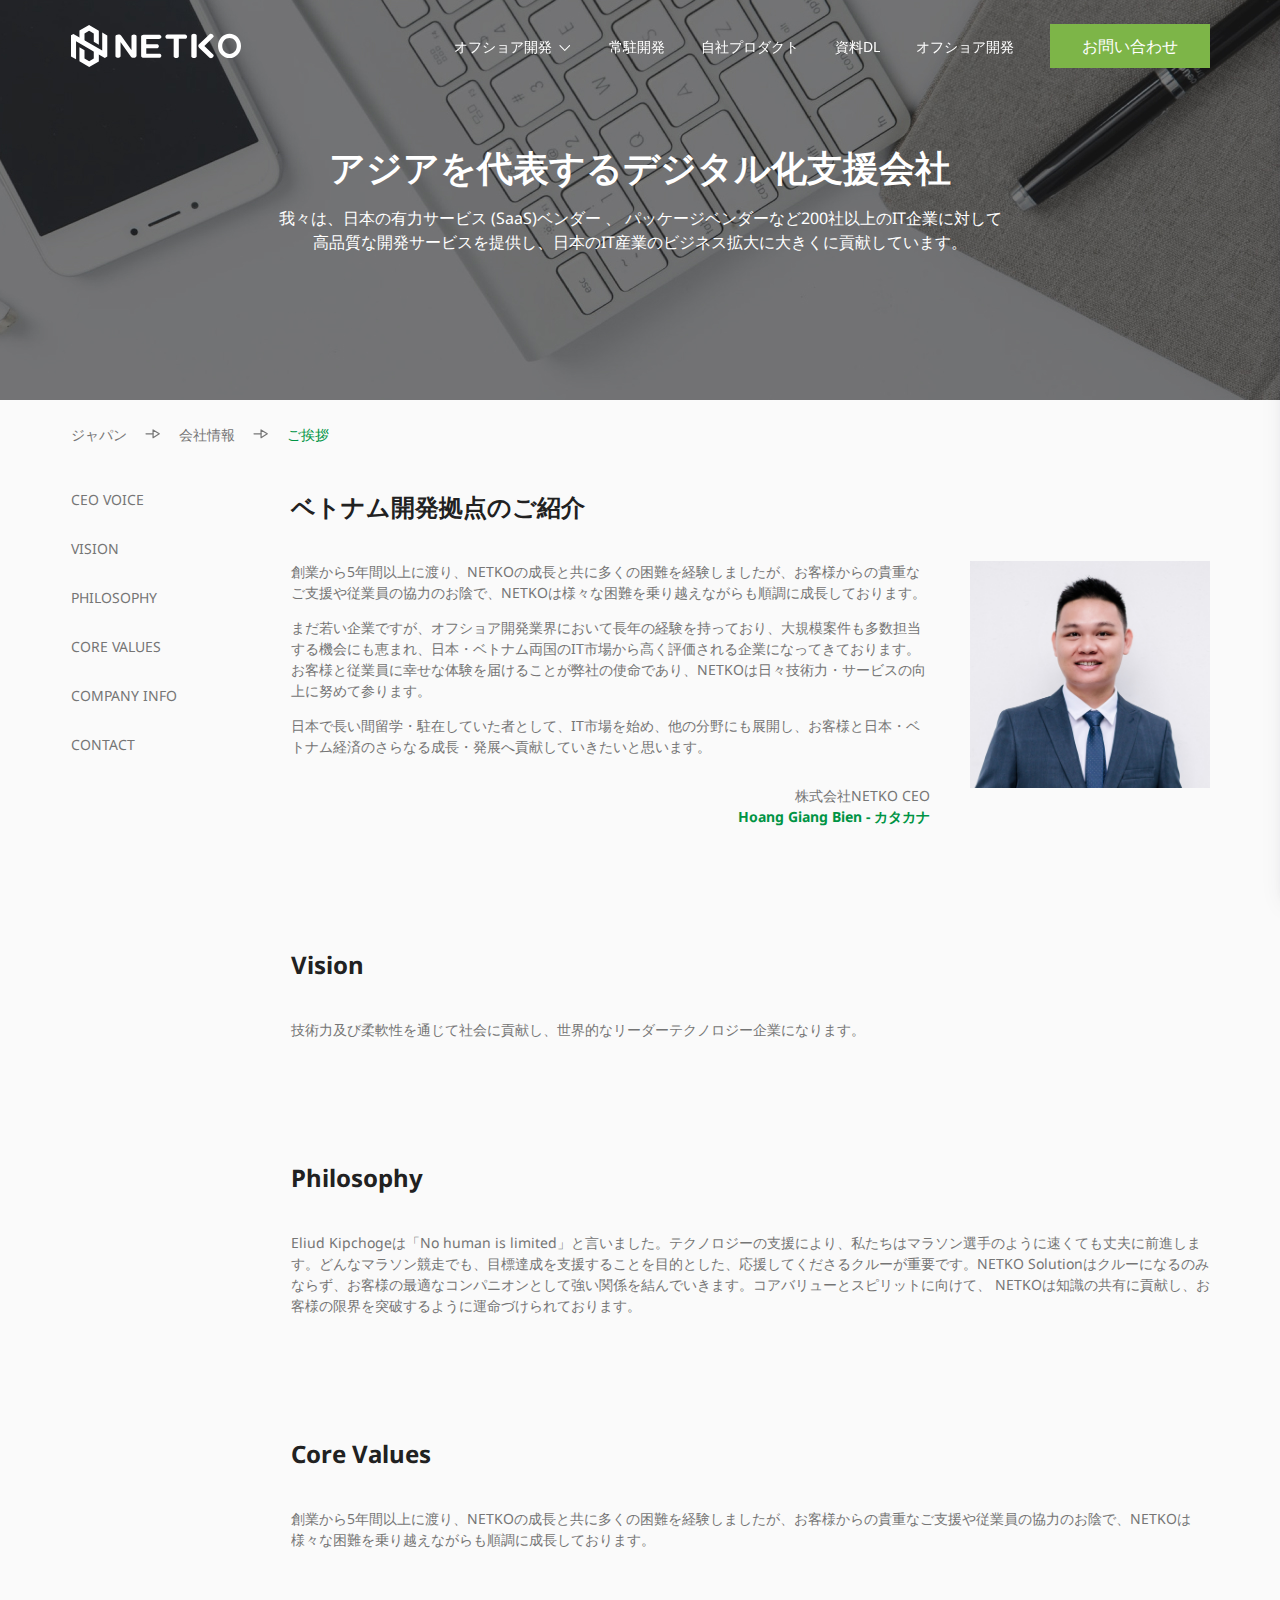
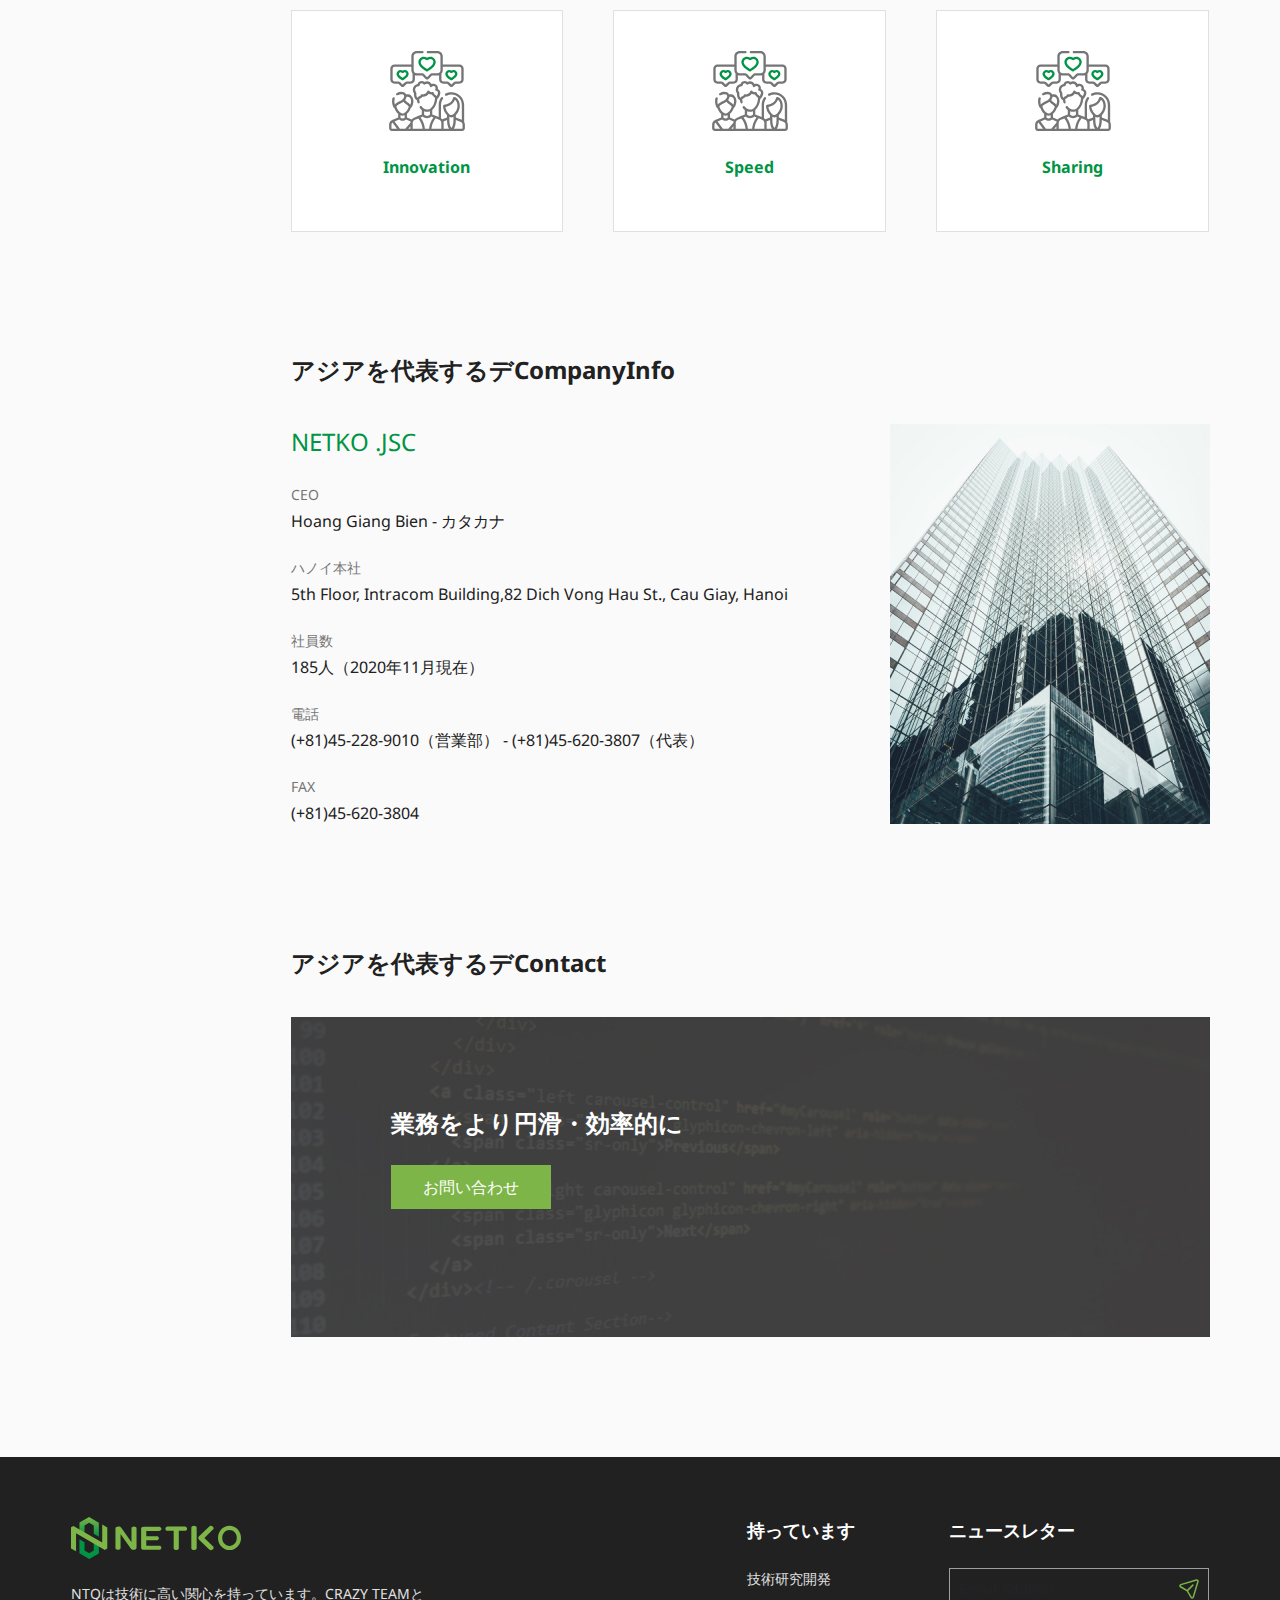
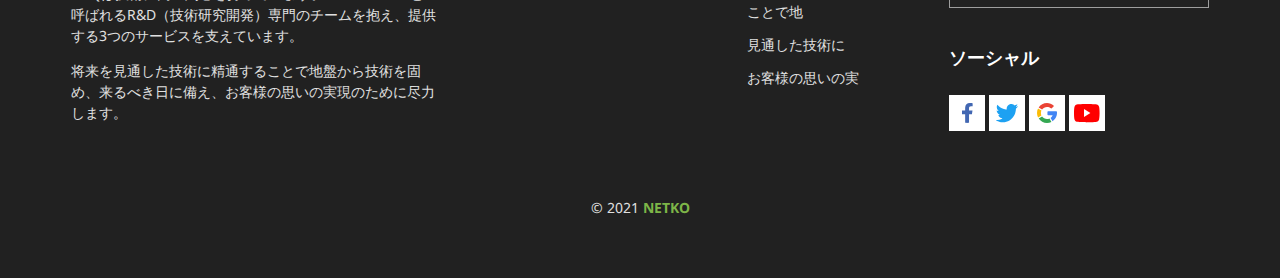
==== about.html @ 9b4cb05f "change content for about page" ====
<!doctype html>
<html lang="en">

<head>
    <meta charset="utf-8">
    <meta name="viewport" content="width=device-width, initial-scale=1, minimum-scale=1, maximum-scale=1" />
    <title>NETKO - About Us</title>
    <link rel='shortcut icon' type='image/x-icon' href='./img/favicon.ico' />
    <link rel="icon" type="image/png" href="./img/favicon.png" />
    <meta name='robots' content='max-image-preview:large' />
    <link rel='dns-prefetch' href='//www.googletagmanager.com' />
    <link rel='dns-prefetch' href='//fonts.googleapis.com' />
    <link rel='dns-prefetch' href='//s.w.org' />
    <link rel="alternate" type="application/rss+xml" title=""
          href="" />
    <link rel="alternate" type="application/rss+xml" title=""
          href="" />

    <meta property="og:title" content="" />
    <meta property="og:type" content="" />
    <meta property="og:url" content="" />
    <meta property="og:image" content="./img/social.jpg" />

    <meta name="twitter:title" content="">
    <meta name="twitter:description" content="">
    <meta name="twitter:image" content="./img/social.jpg">
    <meta name="twitter:card" content="summary_large_image">

    <link href="./css/style.css" rel="stylesheet">
</head>

<body>

<header class="header" id="header">
    <div class="container">
        <div class="header-content">
            <a href="#" class="logo">
                <svg width="170" height="42" viewBox="0 0 170 42" fill="none" xmlns="http://www.w3.org/2000/svg">
                    <path d="M27.837 5.65635V5.64985H27.8241L18.0834 0L8.44623 5.58483L8.4527 5.59783H8.44623V17.5412H13.5075V8.52353L18.0834 5.8644L22.7757 8.58855V16.8L27.837 19.7387V5.65635Z" fill="url(#paint0_linear_415_904)"/>
                    <path d="M8.44623 36.3437V36.3502H8.4527L18.1999 42L27.8306 36.4152L27.8241 36.4022H27.837V24.4588H22.7757V33.4765L18.1999 36.1356L13.5075 33.4115V25.2L8.44623 22.2678V36.3437Z" fill="url(#paint1_linear_415_904)"/>
                    <path d="M31.222 7.58728V25.6161L5.05481 10.4415V10.4285L2.42709 8.90709L0 10.3374V31.4024L5.05481 34.3411V16.3059L31.222 31.4805V31.4935L33.8562 33.0213L36.2833 31.5845V10.5195L31.222 7.58728Z" fill="#7DB548"/>
                    <path d="M44.4513 11.4102C44.4646 11.1205 44.5528 10.8393 44.7071 10.5942C44.8615 10.3491 45.0767 10.1486 45.3315 10.0124C45.9676 9.60963 46.7094 9.40804 47.4609 9.43374C48.82 9.43374 49.7521 9.86717 50.2569 10.734L60.3859 24.9399H60.496L60.4571 11.2542C60.4626 10.9906 60.5351 10.7328 60.6676 10.5052C60.8001 10.2776 60.9883 10.0878 61.2144 9.95386C61.7381 9.58955 62.3639 9.40277 63.0007 9.42074C63.6394 9.40364 64.267 9.59028 64.7935 9.95386C65.0179 10.0891 65.2046 10.2793 65.3359 10.5068C65.4672 10.7342 65.5389 10.9913 65.5443 11.2542V30.7913C65.5327 31.0815 65.446 31.3636 65.2928 31.6099C65.1396 31.8561 64.9251 32.058 64.6706 32.1956C64.0332 32.5955 63.2923 32.7968 62.5412 32.7743C61.1345 32.7743 60.2069 32.3669 59.7581 31.552L49.6485 17.2876H49.5385L49.5773 30.9409C49.5712 31.2043 49.4985 31.4619 49.366 31.6894C49.2336 31.9168 49.0457 32.1067 48.8201 32.2412C48.2814 32.5889 47.6546 32.7739 47.0143 32.7739C46.374 32.7739 45.7472 32.5889 45.2085 32.2412C44.9829 32.1067 44.795 31.9168 44.6626 31.6894C44.5301 31.4619 44.4574 31.2043 44.4513 30.9409V11.4102Z" fill="#7DB548"/>
                    <path d="M70.1331 11.6183C70.1404 11.3543 70.2144 11.0966 70.348 10.8691C70.4815 10.6417 70.6703 10.4521 70.8968 10.3179C71.4271 9.95146 72.0591 9.7626 72.7025 9.77831H88.1776C88.4648 9.77676 88.7493 9.83355 89.014 9.94528C89.2787 10.057 89.5182 10.2214 89.718 10.4285C89.9181 10.6175 90.0775 10.8457 90.1864 11.099C90.2954 11.3522 90.3516 11.6252 90.3516 11.9011C90.3516 12.177 90.2954 12.4499 90.1864 12.7032C90.0775 12.9564 89.9181 13.1846 89.718 13.3737C89.5152 13.574 89.2742 13.7314 89.0096 13.8364C88.745 13.9413 88.4621 13.9918 88.1776 13.9848H75.272V19.1861H85.6858C85.9692 19.1795 86.251 19.2303 86.5145 19.3353C86.778 19.4403 87.0178 19.5973 87.2197 19.7972C87.4198 19.9863 87.5792 20.2144 87.6881 20.4677C87.7971 20.7209 87.8533 20.9939 87.8533 21.2698C87.8533 21.5457 87.7971 21.8187 87.6881 22.0719C87.5792 22.3252 87.4198 22.5533 87.2197 22.7424C87.0178 22.9423 86.778 23.0993 86.5145 23.2043C86.251 23.3093 85.9692 23.3601 85.6858 23.3535H75.272V28.6263H88.1776C88.4625 28.6205 88.7456 28.6722 89.0102 28.7783C89.2748 28.8844 89.5155 29.0427 89.718 29.2439C89.9181 29.433 90.0775 29.6612 90.1864 29.9144C90.2954 30.1677 90.3516 30.4407 90.3516 30.7165C90.3516 30.9924 90.2954 31.2654 90.1864 31.5187C90.0775 31.7719 89.9181 32.0001 89.718 32.1892C89.5152 32.3895 89.2742 32.5469 89.0096 32.6519C88.745 32.7568 88.4621 32.8073 88.1776 32.8003H72.7025C72.0591 32.816 71.4271 32.6272 70.8968 32.2607C70.6695 32.1275 70.48 31.9381 70.3463 31.7104C70.2126 31.4828 70.1392 31.2246 70.1331 30.9604V11.6183Z" fill="#7DB548"/>
                    <path d="M96.4686 13.7963C95.9107 13.7963 95.3757 13.5736 94.9812 13.1774C94.5867 12.7811 94.3651 12.2437 94.3651 11.6833C94.3651 11.1229 94.5867 10.5854 94.9812 10.1891C95.3757 9.79287 95.9107 9.57025 96.4686 9.57025H114.015C114.573 9.57025 115.108 9.79287 115.502 10.1891C115.897 10.5854 116.118 11.1229 116.118 11.6833C116.118 12.2437 115.897 12.7811 115.502 13.1774C115.108 13.5736 114.573 13.7963 114.015 13.7963H107.814V31.2269C107.805 31.4897 107.731 31.7461 107.599 31.9731C107.467 32.2001 107.281 32.3905 107.057 32.5272C106.519 32.8832 105.889 33.0729 105.245 33.0729C104.601 33.0729 103.971 32.8832 103.433 32.5272C103.207 32.3917 103.02 32.2018 102.886 31.9746C102.753 31.7475 102.678 31.4905 102.669 31.2269V13.7963H96.4686Z" fill="#7DB548"/>
                    <path d="M120.319 10.7015C120.325 10.4282 120.401 10.1612 120.54 9.92566C120.678 9.69014 120.874 9.49397 121.108 9.3557C121.669 8.99049 122.323 8.79615 122.992 8.79615C123.66 8.79615 124.314 8.99049 124.875 9.3557C125.109 9.4949 125.304 9.6913 125.442 9.92661C125.58 10.1619 125.657 10.4285 125.665 10.7015V31.1879C125.657 31.4619 125.581 31.7296 125.443 31.966C125.305 32.2025 125.11 32.4 124.875 32.5402C124.313 32.9008 123.659 33.0924 122.992 33.0924C122.324 33.0924 121.671 32.9008 121.108 32.5402C120.873 32.4014 120.676 32.2042 120.538 31.9674C120.4 31.7307 120.324 31.4623 120.319 31.1879V10.7015ZM133.38 20.948L142.182 29.6015C142.375 29.7771 142.518 30.0004 142.597 30.2492C142.677 30.498 142.69 30.7634 142.635 31.0189C142.507 31.6175 142.155 32.1438 141.651 32.4882C141.133 32.8908 140.501 33.1184 139.845 33.1384C139.551 33.1502 139.258 33.0983 138.985 32.9861C138.713 32.8739 138.468 32.7041 138.266 32.4882L128.06 22.6254C127.822 22.4166 127.631 22.1586 127.502 21.8691C127.372 21.5796 127.306 21.2654 127.309 20.948C127.307 20.6297 127.373 20.3146 127.502 20.0241C127.632 19.7336 127.822 19.4744 128.06 19.2641L138.266 9.40121C138.466 9.18359 138.711 9.01262 138.984 8.9003C139.257 8.78798 139.551 8.73703 139.845 8.75105C140.501 8.76739 141.134 8.99535 141.651 9.40121C142.156 9.74813 142.508 10.2765 142.635 10.8771C142.689 11.1315 142.676 11.3958 142.597 11.6435C142.517 11.8911 142.374 12.1134 142.182 12.2879L133.38 20.948Z" fill="#7DB548"/>
                    <path d="M158.498 33.1124C156.971 33.133 155.457 32.8312 154.053 32.2264C152.649 31.6216 151.388 30.7273 150.35 29.6016C148.197 27.2371 147.004 24.1489 147.004 20.9447C147.004 17.7406 148.197 14.6524 150.35 12.2879C151.399 11.1805 152.661 10.2987 154.059 9.69617C155.458 9.09365 156.964 8.78296 158.486 8.78296C160.007 8.78296 161.513 9.09365 162.912 9.69617C164.31 10.2987 165.572 11.1805 166.621 12.2879C168.793 14.6427 170 17.7345 170 20.9447C170 24.155 168.793 27.2468 166.621 29.6016C165.587 30.7253 164.33 31.6185 162.931 32.2233C161.532 32.8281 160.022 33.131 158.498 33.1124V33.1124ZM165.767 20.948C165.803 18.8724 165.046 16.8619 163.65 15.3307C163.005 14.5991 162.212 14.0133 161.325 13.6122C160.437 13.2111 159.475 13.0037 158.502 13.0037C157.528 13.0037 156.566 13.2111 155.679 13.6122C154.791 14.0133 153.999 14.5991 153.353 15.3307C151.989 16.8861 151.236 18.888 151.236 20.961C151.236 23.034 151.989 25.0359 153.353 26.5913C154.003 27.3156 154.797 27.8947 155.684 28.2911C156.571 28.6875 157.531 28.8923 158.502 28.8923C159.472 28.8923 160.432 28.6875 161.319 28.2911C162.206 27.8947 163 27.3156 163.65 26.5913C165.05 25.0525 165.808 23.0322 165.767 20.948V20.948Z" fill="#7DB548"/>
                    <defs>
                        <linearGradient id="paint0_linear_415_904" x1="18.1416" y1="0" x2="18.1416" y2="19.7387" gradientUnits="userSpaceOnUse">
                            <stop stop-color="#7DB548"/>
                            <stop offset="1" stop-color="#009444"/>
                        </linearGradient>
                        <linearGradient id="paint1_linear_415_904" x1="551.97" y1="1319.07" x2="551.97" y2="719.998" gradientUnits="userSpaceOnUse">
                            <stop stop-color="#7DB548"/>
                            <stop offset="1" stop-color="#009444"/>
                        </linearGradient>
                    </defs>
                </svg>
            </a>
            <nav class="main-menu">
                <ul class="menu-pc">
                    <li class="dropdown">
                        <a href="#">
                            <span>オフショア開発</span>
                            <i class="icon">
                                <svg width="17" height="16" viewBox="0 0 17 16" fill="none" xmlns="http://www.w3.org/2000/svg">
                                    <path d="M3.59691 5.16393C3.79171 4.96523 4.09654 4.94716 4.31134 5.10974L4.37288 5.16393L8.76953 9.64894L13.1662 5.16393C13.361 4.96523 13.6658 4.94716 13.8806 5.10974L13.9422 5.16393C14.137 5.36264 14.1547 5.67358 13.9953 5.8927L13.9422 5.95547L9.15752 10.8361C8.96272 11.0348 8.65789 11.0528 8.44309 10.8903L8.38155 10.8361L3.59691 5.95547C3.38263 5.73689 3.38263 5.38251 3.59691 5.16393Z" fill="white"/>
                                </svg>
                            </i>
                        </a>
                        <ul class="sub-menu">
                            <li><a href="#">オフショア開発</a></li>
                            <li><a href="#">常駐開発</a></li>
                            <li><a href="#">自社プロダクト</a></li>
                            <li><a href="#">資料DL</a></li>
                        </ul>
                    </li>
                    <li><a href="#">常駐開発</a></li>
                    <li><a href="#">自社プロダクト</a></li>
                    <li><a href="#">資料DL</a></li>
                    <li><a href="#">オフショア開発</a></li>
                    <li><a href="#" class="btn btn-primary">お問い合わせ</a></li>
                </ul>
                <ul class="menu-mb">
                    <li class="btn-contact"><a href="#" class="btn btn-primary">お問い合わせ</a></li>
                    <li>
                        <span class="menu_mb_btn" onclick="openMenu()">
                            <svg width="24" height="24" viewBox="0 0 24 24" fill="none"
                                 xmlns="http://www.w3.org/2000/svg">
                                <rect x="2" y="3" width="20" height="2" rx="1" fill="white" />
                                <rect x="2" y="11" width="20" height="2" rx="1" fill="white" />
                                <rect x="2" y="19" width="20" height="2" rx="1" fill="white" />
                            </svg>
                        </span>
                    </li>
                </ul>
            </nav>
        </div>
    </div>
</header>

<section class="heading">
    <div class="container">
        <h1>アジアを代表するデジタル化支援会社</h1>
        <p>我々は、日本の有力サービス (SaaS)ベンダー 、 パッケージベンダーなど200社以上のIT企業に対して 高品質な開発サービスを提供し、日本のIT産業のビジネス拡大に大きくに貢献しています。</p>
    </div>
</section>

<section class="container">
    <nav aria-label="breadcrumb">
        <ol class="breadcrumb">
            <li class="breadcrumb-item"><a href="#">ジャパン</a></li>
            <li class="breadcrumb-item"><a href="#">会社情報</a></li>
            <li class="breadcrumb-item active" aria-current="page">ご挨拶</li>
        </ol>
    </nav>
</section>

<section class="about-content container">
    <div class="sticky">
        <nav class="sticky-nav">
            <ul>
                <li><a href="#">CEO Voice</a></li>
                <li><a href="#">Vision</a></li>
                <li><a href="#">Philosophy</a></li>
                <li><a href="#">Core Values</a></li>
                <li><a href="#">Company Info</a></li>
                <li><a href="#">Contact</a></li>
            </ul>
        </nav>
    </div>
    <div class="content">
        <div class="block">
            <div class="block-title2">ベトナム開発拠点のご紹介</div>
            <div class="ceo-content">
                <div class="left">
                    <p>創業から5年間以上に渡り、NETKOの成長と共に多くの困難を経験しましたが、お客様からの貴重なご支援や従業員の協力のお陰で、NETKOは様々な困難を乗り越えながらも順調に成長しております。</p>
                    <p>まだ若い企業ですが、オフショア開発業界において長年の経験を持っており、大規模案件も多数担当する機会にも恵まれ、日本・ベトナム両国のIT市場から高く評価される企業になってきております。 お客様と従業員に幸せな体験を届けることが弊社の使命であり、NETKOは日々技術力・サービスの向上に努めて参ります。</p>
                    <p>日本で長い間留学・駐在していた者として、IT市場を始め、他の分野にも展開し、お客様と日本・ベトナム経済のさらなる成長・発展へ貢献していきたいと思います。</p>
                    <div class="info">
                        <label>株式会社NETKO CEO</label>
                        <strong>Hoang Giang Bien - カタカナ</strong>
                    </div>
                </div>
                <div class="img">
                    <img src="./img/bien-ceo.jpeg" alt=""/>
                </div>
            </div>
        </div>

        <div class="block">
            <div class="block-title2">Vision</div>
            <div class="vision-content">
                <p>技術力及び柔軟性を通じて社会に貢献し、世界的なリーダーテクノロジー企業になります。</p>
            </div>
        </div>

        <div class="block">
            <div class="block-title2">Philosophy</div>
            <div class="Philosophy-content">
                <p>Eliud Kipchogeは「No human is limited」と言いました。テクノロジーの支援により、私たちはマラソン選手のように速くても丈夫に前進します。どんなマラソン競走でも、目標達成を支援することを目的とした、応援してくださるクルーが重要です。NETKO Solutionはクルーになるのみならず、お客様の最適なコンパニオンとして強い関係を結んでいきます。コアバリューとスピリットに向けて、
                    NETKOは知識の共有に貢献し、お客様の限界を突破するように運命づけられております。</p>
            </div>
        </div>

        <div class="block">
            <div class="block-title2">Core Values</div>
            <div class="value-content">
                <p>創業から5年間以上に渡り、NETKOの成長と共に多くの困難を経験しましたが、お客様からの貴重なご支援や従業員の協力のお陰で、NETKOは様々な困難を乗り越えながらも順調に成長しております。</p>
                <div class="item-box">
                    <div class="item">
                        <i class="icon">
                            <svg width="80" height="80" viewBox="0 0 80 80" fill="none" xmlns="http://www.w3.org/2000/svg">
                                <g clip-path="url(#clip0_213_1001)">
                                    <path d="M63.6846 29.1441C63.8982 29.2496 64.1311 29.3022 64.3644 29.3022C64.6088 29.3022 64.8532 29.2444 65.0749 29.1289C66.32 28.4799 70.386 26.1085 70.4327 22.8457C70.4993 20.89 68.7247 18.8785 66.5241 18.9144C65.7519 18.9144 65.008 19.1357 64.3719 19.5472C63.7407 19.1354 63.0055 18.9144 62.2425 18.9144C60.21 18.8929 58.3522 20.6779 58.3061 22.805C58.2377 26.1911 62.4057 28.5132 63.6846 29.1441ZM62.2313 21.2582H62.2422C62.6413 21.2582 63.0232 21.4111 63.3186 21.6897C63.3188 21.6899 63.3189 21.69 63.3191 21.6902C63.9054 22.2422 64.828 22.2425 65.4191 21.6911C65.7188 21.4119 66.111 21.2582 66.5238 21.2582C67.1514 21.2686 68.0483 21.7685 68.0891 22.8119C68.0669 24.3563 65.8788 25.9919 64.3549 26.853C62.8146 26.0239 60.6174 24.4269 60.6491 22.8524C60.6663 22.0089 61.4057 21.2639 62.2313 21.2582Z" fill="#009444"/>
                                    <path d="M14.9135 29.1443C15.127 29.2496 15.3599 29.3022 15.593 29.3022C15.8374 29.3022 16.0817 29.2444 16.3035 29.1289C17.5485 28.4799 21.6144 26.1085 21.6613 22.8455C21.7277 20.8902 19.953 18.8785 17.7525 18.9144C16.9803 18.9144 16.2366 19.1357 15.6003 19.5472C14.9616 19.1304 14.2141 18.9086 13.4433 18.9144C11.331 18.9294 9.57736 20.6749 9.53439 22.805C9.46627 26.1911 13.6341 28.5132 14.9135 29.1443ZM13.46 21.2582H13.471C13.87 21.2582 14.2519 21.4111 14.5472 21.6897C14.5474 21.6899 14.5475 21.69 14.5477 21.6902C15.1338 22.2421 16.0563 22.2427 16.6477 21.6911C16.9472 21.4119 17.3395 21.2582 17.7524 21.2582C18.38 21.2686 19.2769 21.7685 19.3177 22.8119C19.2955 24.3563 17.1074 25.9919 15.5833 26.853C14.0431 26.0239 11.846 24.4269 11.8778 22.8524C11.8949 22.0088 12.6342 21.2639 13.46 21.2582Z" fill="#009444"/>
                                    <path d="M7.50357 32.7608H11.2739C11.4083 32.7608 11.5348 32.8131 11.63 32.908L14.1822 35.4552C14.5726 35.8447 15.0872 36.0397 15.6018 36.0397C16.1118 36.0397 16.6218 35.8483 17.0112 35.465L19.6128 32.9055C19.7076 32.812 19.8333 32.7606 19.9664 32.7606H23.6915C26.0012 32.7606 27.8803 30.8817 27.8803 28.5719V24.1781C28.4487 24.3838 29.0612 24.4964 29.6997 24.4964H34.7522C35.1376 24.4964 35.5048 24.6625 35.7595 24.9516L38.314 27.8536C38.7567 28.3566 39.395 28.6464 40.065 28.6491H40.0743C40.7409 28.6491 41.3775 28.3647 41.8222 27.8677L44.4383 24.9436C44.6925 24.6594 45.057 24.4964 45.4384 24.4964H50.4348C51.0111 24.4964 51.5658 24.4039 52.0864 24.235V28.572C52.0864 30.8817 53.9653 32.7608 56.2751 32.7608H60.0454C60.1798 32.7608 60.3064 32.8131 60.4015 32.908L62.9537 35.4552C63.3442 35.8447 63.8589 36.0397 64.3736 36.0397C64.8834 36.0397 65.3934 35.8483 65.7829 35.465L68.3847 32.9053C68.4795 32.812 68.6051 32.7606 68.7383 32.7606H72.4634C74.7729 32.7606 76.652 30.8817 76.652 28.5719V17.6977C76.652 15.388 74.7731 13.5089 72.4634 13.5089H55.7965V5.36172C55.7965 2.40531 53.3912 0 50.4347 0H40.8878C40.2404 0 39.7159 0.524531 39.7159 1.17188C39.7159 1.81922 40.2404 2.34375 40.8878 2.34375H50.4347C52.0987 2.34375 53.4526 3.69766 53.4526 5.36172V19.1345C53.4526 20.7987 52.0987 22.1527 50.4347 22.1527H45.4383C44.3909 22.1527 43.3897 22.6003 42.6912 23.3808L40.0733 26.305L37.5189 23.403C36.8193 22.6084 35.8109 22.1527 34.7522 22.1527H29.6997C28.0354 22.1527 26.6815 20.7987 26.6815 19.1345V5.36172C26.6815 3.69766 28.0354 2.34375 29.6997 2.34375H35.419C36.0662 2.34375 36.5909 1.81922 36.5909 1.17188C36.5909 0.524531 36.0662 0 35.419 0H29.6997C26.7431 0 24.3378 2.40531 24.3378 5.36172V13.5092H7.50357C5.19388 13.5092 3.31482 15.3881 3.31482 17.698V28.5722C3.31482 30.8819 5.19388 32.7608 7.50357 32.7608ZM72.4633 15.853C73.4804 15.853 74.3081 16.6806 74.3081 17.698V28.5722C74.3081 29.5895 73.4804 30.4172 72.4633 30.4172H68.7381C67.9861 30.4172 67.2767 30.7075 66.7409 31.2348L64.3748 33.5623L62.057 31.2491C61.5195 30.7125 60.805 30.417 60.0453 30.417H56.275C55.2576 30.417 54.43 29.5894 54.43 28.572V22.7053C55.2789 21.7564 55.7964 20.5048 55.7964 19.1344V15.8528H72.4633V15.853ZM5.65857 17.698C5.65857 16.6806 6.48623 15.853 7.50357 15.853H24.3378V19.1345C24.3378 20.4123 24.7878 21.5866 25.5365 22.5088V28.572C25.5365 29.5894 24.7089 30.417 23.6915 30.417H19.9664C19.2145 30.417 18.5053 30.7073 17.9692 31.2347L15.6033 33.5622L13.2854 31.2489C12.7478 30.7123 12.0334 30.4169 11.2737 30.4169H7.50341C6.48607 30.4169 5.65841 29.5892 5.65841 28.5719V17.698H5.65857Z" fill="#757575"/>
                                    <path d="M31.3909 11.0521C31.2936 15.8781 37.4153 19.2768 39.2933 20.2032C39.5341 20.3221 39.7969 20.3815 40.0597 20.3815C40.3351 20.3815 40.6103 20.3164 40.8603 20.1862C42.6928 19.2312 48.6767 15.7525 48.7437 11.0926C48.843 8.35433 46.3451 5.63699 43.3728 5.69652C42.1683 5.69652 41.0144 6.0873 40.0695 6.80683C39.1216 6.07886 37.9692 5.69199 36.7664 5.69652C33.8615 5.71699 31.4501 8.11949 31.3909 11.0521ZM36.7833 8.04027C36.7905 8.04011 36.7976 8.04011 36.8048 8.04011C37.5772 8.04011 38.3153 8.33542 38.8851 8.87261V8.87277C39.5448 9.49449 40.5842 9.49433 41.2514 8.87246C41.8273 8.33542 42.5803 8.04027 43.3728 8.04027C44.8117 8.01527 46.44 9.31793 46.4003 11.059C46.363 13.6532 43.0191 16.3596 40.0525 17.9617C37.042 16.4187 33.6806 13.7564 33.734 11.0995C33.7675 9.45261 35.1636 8.05167 36.7833 8.04027Z" fill="#009444"/>
                                    <path d="M77.1691 70.9825V53.913C77.1691 46.8875 71.4534 41.1719 64.428 41.1719C62.4088 41.1719 60.3981 41.6566 58.6134 42.5734C58.0377 42.8692 57.8108 43.5756 58.1066 44.1512C58.4023 44.727 59.1089 44.9539 59.6844 44.6581C61.16 43.9 62.7559 43.5156 64.428 43.5156C70.1611 43.5156 74.8253 48.1798 74.8253 53.913V68.9153C74.7933 68.9014 74.7628 68.8853 74.7305 68.872H74.7306L68.8288 66.44V64.1491C71.0841 61.8972 72.8181 58.2859 72.8181 54.9639C72.8181 50.6855 70.9134 47.3237 67.7228 45.9709C67.433 45.8481 67.1058 45.8475 66.8145 45.9684C66.6127 46.0647 66.2438 46.287 66.1203 46.7997C65.4139 50.0238 62.8722 52.5531 59.6448 53.2438L56.9627 53.8178C56.5122 53.9048 56.0416 54.4455 56.0389 55.1983C56.12 58.4881 57.8252 61.9753 60.0275 64.1636V66.44L55.3653 68.3611C54.9894 67.897 54.5405 67.4903 54.0309 67.1559V53.9128C54.0309 51.7647 54.6802 49.7033 55.9084 47.9514C56.28 47.4214 56.1517 46.6908 55.6217 46.3192C55.0916 45.9477 54.3611 46.0761 53.9895 46.6059C52.4833 48.7541 51.6874 51.2808 51.6874 53.913V66.0712L45.2742 63.4287V58.977C48.2102 56.5989 49.9497 52.3205 50.2733 48.1114C51.8097 47.0089 52.7069 44.7791 53.2028 42.9941C53.5423 41.7719 53.3345 40.4672 52.6323 39.4145C52.1886 38.7491 51.5756 38.2291 50.8674 37.9002C50.9377 37.5095 50.9556 37.1084 50.9198 36.7055C50.7283 34.5567 49.0297 32.8611 46.8808 32.6736C46.0778 32.6037 45.2833 32.7523 44.5761 33.0875C43.712 31.4258 41.9759 30.3125 40 30.3125C39.1252 30.3125 38.2714 30.535 37.5155 30.9511C36.7406 30.338 35.7817 30 34.7656 30C32.7889 30 31.1092 31.2683 30.5294 33.0739C27.8027 33.5891 25.7813 35.9589 25.7813 38.8281C25.7813 40.1355 26.2136 41.3909 27.008 42.415C26.987 43.073 26.9892 44.2862 27.2075 45.4503C27.6178 47.6384 29.0697 48.7852 29.9436 49.2908C30.048 50.0555 30.1961 50.8169 30.3911 51.5605C30.5284 52.0022 31.0991 52.5931 31.8217 52.397C32.4478 52.233 32.8223 51.5925 32.6583 50.9664C32.4499 50.1706 32.2986 49.3516 32.2091 48.532C32.1574 48.0789 32.3266 47.8797 33.3541 47.3783C34.0492 47.0456 34.9367 46.6211 35.4886 45.7475C37.8234 46.0077 40.432 44.708 41.6998 42.7152C42.4988 43.2352 43.7073 43.7014 44.9606 43.5756C45.5584 44.8528 46.402 45.4344 47.0513 45.8819C47.7494 46.363 47.9644 46.5127 47.9684 47.397C47.7258 52.8738 44.6958 58.5292 40.0339 58.5292C37.4577 58.5292 35.728 56.8922 34.7306 55.5191C34.3502 54.9953 33.6173 54.8789 33.0938 55.2595C32.5702 55.64 32.4539 56.3727 32.8342 56.8964C33.4313 57.7183 34.0884 58.417 34.7967 58.9894V63.4289C32.8663 64.2242 28.9255 65.8481 27.0308 66.6288C26.0905 67.0161 25.2939 67.6266 24.6873 68.3828L19.9727 66.4402V62.8369C21.6242 61.3713 23.0336 59.227 23.777 56.8766C24.1124 56.8283 24.413 56.6383 24.5975 56.3498C25.8158 54.4467 28.1559 48.6756 24.4042 44.8766C22.9297 43.3836 20.8553 43.0697 19.1438 43.3972C19.0719 43.2406 18.9903 43.0898 18.8983 42.9459C17.3156 40.4733 13.2252 40.1266 9.58579 42.1569C9.02063 42.4722 8.81798 43.1859 9.13329 43.7511C9.4486 44.3164 10.1624 44.5192 10.7277 44.2036C13.4574 42.6813 16.1356 42.9772 16.9244 44.2094C17.2509 44.7195 17.2719 45.5036 16.9819 46.3611C16.5513 47.6342 15.3172 49.2764 13.145 50.067C10.6417 50.9781 8.91142 52.4091 7.84876 53.5337C7.40798 51.9883 7.15423 49.7798 7.75938 47.773C7.94626 47.1533 7.59532 46.4995 6.97563 46.3127C6.35563 46.1259 5.7022 46.4766 5.51532 47.0964C4.43407 50.6827 5.49345 54.7956 6.55017 56.4463C6.74063 56.7438 7.05329 56.9364 7.3986 56.9775C8.15079 59.2808 9.54532 61.3816 11.1713 62.8272V66.44C11.0639 66.4872 5.31751 68.8464 5.2036 68.902C3.33063 69.7045 2.12329 71.5281 2.12329 73.5709V77.2639C2.12329 78.7725 3.35064 80 4.85923 80H75.1405C76.6491 80 77.8764 78.7728 77.8764 77.2641V73.5708C77.8766 72.6364 77.6222 71.7487 77.1691 70.9825ZM46.842 41.9191C46.7559 41.6117 46.5483 41.3528 46.267 41.202C45.9858 41.0512 45.6553 41.0219 45.3519 41.1203C45.0866 41.2064 44.8105 41.25 44.5313 41.25C43.6491 41.25 42.8263 40.8131 42.3302 40.0812C42.0795 39.7116 41.6409 39.5164 41.1975 39.5781C40.7548 39.6402 40.3861 39.9486 40.2467 40.3734C39.6453 42.2061 37.945 43.4375 36.0156 43.4375C35.7983 43.4375 35.2722 43.3566 34.9855 43.302C34.3622 43.1833 33.758 43.5816 33.6213 44.2009C33.5202 44.6597 33.1722 44.867 32.3425 45.2639C31.7236 45.56 30.9078 45.9502 30.3795 46.6978C30.0114 46.3222 29.6536 45.7783 29.5111 45.0186C29.2552 43.6537 29.3681 42.1173 29.3692 42.103C29.3947 41.777 29.2828 41.4553 29.0608 41.2155C28.4573 40.5637 28.1248 39.7158 28.1248 38.8283C28.1248 36.9152 29.6225 35.3722 31.5344 35.3158C32.1258 35.2983 32.6114 34.8427 32.6666 34.2534C32.7684 33.1647 33.6708 32.3438 34.7656 32.3438C35.4277 32.3438 36.0392 32.6487 36.4436 33.1805C36.6402 33.4391 36.9353 33.6045 37.2586 33.6372C37.5817 33.6698 37.9041 33.5669 38.1486 33.3528C38.6614 32.9036 39.3189 32.6562 40 32.6562C41.4319 32.6562 42.633 33.7273 42.7936 35.1477C42.8464 35.6144 43.1728 36.0045 43.623 36.1389C44.0741 36.2739 44.5602 36.1256 44.86 35.7642C45.3094 35.2223 45.9706 34.9466 46.677 35.0084C47.6758 35.0956 48.4961 35.9145 48.585 36.9136C48.6228 37.3373 48.5361 37.7553 48.3344 38.1225C48.1453 38.4664 48.1409 38.8822 48.3228 39.23C48.5047 39.5778 48.8486 39.8116 49.2389 39.8523C49.7544 39.8961 50.2733 40.152 50.6822 40.7148C51.0056 41.1998 51.1013 41.8019 50.9442 42.3666C50.6153 43.5509 50.2027 44.5394 49.7552 45.247C49.3613 44.6272 48.8264 44.2586 48.3813 43.9519C47.7097 43.4889 47.1791 43.1231 46.842 41.9191ZM60.135 55.5359C63.7413 54.7642 66.6775 52.1961 67.9616 48.8086C69.5552 50.0525 70.4742 52.2562 70.4742 54.9641C70.4742 59.1694 66.8145 64.0345 64.4269 64.0345C62.2142 64.0345 58.9098 59.893 58.4367 55.8995L60.135 55.5359ZM37.9539 77.6562C37.5238 73.6206 36.0023 69.7227 33.5909 66.4606L35.6927 65.5947C36.8831 66.6497 38.4231 67.2434 40.0341 67.2436H40.0352C41.6495 67.2436 43.1931 66.6475 44.3789 65.595L46.4473 66.4473C44.0219 69.7086 42.4863 73.6144 42.048 77.6562H37.9539ZM48.6928 67.3725L52.1469 68.7958C53.4709 69.3413 54.3263 70.6189 54.3263 72.0508V77.6562H44.4105C44.8631 73.9198 46.357 70.3252 48.6928 67.3725ZM40.0339 60.8728C41.0713 60.8728 42.0377 60.6847 42.9302 60.3433V63.7455C42.1522 64.4834 41.1181 64.8997 40.0353 64.8997C40.0352 64.8997 40.0348 64.8997 40.0347 64.8997C38.9502 64.8995 37.9145 64.4817 37.1406 63.7464V60.3461C38.0544 60.693 39.0224 60.8728 40.0339 60.8728ZM23.4006 77.6562H21.3569L23.4006 75.2836V77.6562ZM23.4145 71.6763L18.2634 77.6562H12.9306L7.55829 70.4639L12.0763 68.6023C13.0488 69.4178 14.2831 69.8734 15.5711 69.8737H15.572C16.8597 69.8737 18.0938 69.4184 19.0675 68.6022L23.6174 70.4769C23.51 70.8642 23.4405 71.2652 23.4145 71.6763ZM22.7367 46.5236C24.7766 48.5892 24.1342 51.722 23.3299 53.6852C22.5611 52.9228 21.4572 51.9455 20.1203 51.0898C19.2806 50.5523 18.6011 49.8387 18.1911 49.0777C18.6225 48.4686 18.9666 47.8086 19.202 47.1123C19.3605 46.6438 19.4595 46.1769 19.5014 45.7225C20.4761 45.523 21.8259 45.6016 22.7367 46.5236ZM9.37173 55.3353C10.2033 54.4086 11.6906 53.0909 13.9466 52.2698C14.8939 51.925 15.7634 51.4348 16.5214 50.8337C17.1083 51.6884 17.9042 52.4539 18.8567 53.0638C20.0664 53.8381 21.0714 54.742 21.7492 55.4213C20.8453 59.2691 17.6944 62.472 15.5708 62.472C13.4461 62.4719 10.2499 59.2144 9.37173 55.3353ZM15.5709 64.8156C16.2477 64.8156 16.9419 64.6559 17.6289 64.3638V66.7489C17.0655 67.2492 16.3352 67.5298 15.572 67.5298C15.5719 67.5298 15.5717 67.5298 15.5714 67.5298C14.8099 67.5297 14.0809 67.25 13.5152 66.7481V64.3602C14.2025 64.6542 14.8963 64.8156 15.5709 64.8156ZM4.4672 77.2639V73.5709C4.4672 72.7602 4.82095 72.0142 5.40985 71.5041L10.0052 77.6562H4.85938C4.64313 77.6562 4.4672 77.4803 4.4672 77.2639ZM25.7444 72.0508C25.7444 70.6189 26.5999 69.3411 27.9238 68.7958L31.3488 67.3845C33.6698 70.3392 35.1483 73.9269 35.5922 77.6562H25.7445V72.0508H25.7444ZM56.67 77.6562V72.0508C56.67 71.4994 56.5906 70.9628 56.4463 70.4508L60.0366 68.9712C60.082 71.9237 60.3555 75.0264 61.998 77.6562H56.67ZM62.3711 67.2223V65.8698C63.0553 66.1952 63.7491 66.3783 64.4269 66.3783C65.1052 66.3783 65.7997 66.1961 66.4848 65.8677C66.485 65.8706 66.4845 67.1061 66.485 67.2278C66.485 70.7447 66.4839 74.3737 64.4281 77.048C62.372 74.3781 62.3711 70.7452 62.3711 67.2248C62.3713 67.2239 62.3711 67.2231 62.3711 67.2223ZM75.5328 77.2641C75.5328 77.4803 75.3569 77.6562 75.1406 77.6562H66.8572C68.5005 75.0239 68.7739 71.9225 68.8195 68.9714L73.8375 71.0391H73.8377C74.8673 71.4633 75.5328 72.457 75.5328 73.5708V77.2641Z" fill="#757575"/>
                                </g>
                                <defs>
                                    <clipPath id="clip0_213_1001">
                                        <rect width="80" height="80" fill="white"/>
                                    </clipPath>
                                </defs>
                            </svg>
                        </i>
                        <div class="name">Innovation</div>
                    </div>
                    <div class="item">
                        <i class="icon">
                            <svg width="80" height="80" viewBox="0 0 80 80" fill="none" xmlns="http://www.w3.org/2000/svg">
                                <g clip-path="url(#clip0_213_1001)">
                                    <path d="M63.6846 29.1441C63.8982 29.2496 64.1311 29.3022 64.3644 29.3022C64.6088 29.3022 64.8532 29.2444 65.0749 29.1289C66.32 28.4799 70.386 26.1085 70.4327 22.8457C70.4993 20.89 68.7247 18.8785 66.5241 18.9144C65.7519 18.9144 65.008 19.1357 64.3719 19.5472C63.7407 19.1354 63.0055 18.9144 62.2425 18.9144C60.21 18.8929 58.3522 20.6779 58.3061 22.805C58.2377 26.1911 62.4057 28.5132 63.6846 29.1441ZM62.2313 21.2582H62.2422C62.6413 21.2582 63.0232 21.4111 63.3186 21.6897C63.3188 21.6899 63.3189 21.69 63.3191 21.6902C63.9054 22.2422 64.828 22.2425 65.4191 21.6911C65.7188 21.4119 66.111 21.2582 66.5238 21.2582C67.1514 21.2686 68.0483 21.7685 68.0891 22.8119C68.0669 24.3563 65.8788 25.9919 64.3549 26.853C62.8146 26.0239 60.6174 24.4269 60.6491 22.8524C60.6663 22.0089 61.4057 21.2639 62.2313 21.2582Z" fill="#009444"/>
                                    <path d="M14.9135 29.1443C15.127 29.2496 15.3599 29.3022 15.593 29.3022C15.8374 29.3022 16.0817 29.2444 16.3035 29.1289C17.5485 28.4799 21.6144 26.1085 21.6613 22.8455C21.7277 20.8902 19.953 18.8785 17.7525 18.9144C16.9803 18.9144 16.2366 19.1357 15.6003 19.5472C14.9616 19.1304 14.2141 18.9086 13.4433 18.9144C11.331 18.9294 9.57736 20.6749 9.53439 22.805C9.46627 26.1911 13.6341 28.5132 14.9135 29.1443ZM13.46 21.2582H13.471C13.87 21.2582 14.2519 21.4111 14.5472 21.6897C14.5474 21.6899 14.5475 21.69 14.5477 21.6902C15.1338 22.2421 16.0563 22.2427 16.6477 21.6911C16.9472 21.4119 17.3395 21.2582 17.7524 21.2582C18.38 21.2686 19.2769 21.7685 19.3177 22.8119C19.2955 24.3563 17.1074 25.9919 15.5833 26.853C14.0431 26.0239 11.846 24.4269 11.8778 22.8524C11.8949 22.0088 12.6342 21.2639 13.46 21.2582Z" fill="#009444"/>
                                    <path d="M7.50357 32.7608H11.2739C11.4083 32.7608 11.5348 32.8131 11.63 32.908L14.1822 35.4552C14.5726 35.8447 15.0872 36.0397 15.6018 36.0397C16.1118 36.0397 16.6218 35.8483 17.0112 35.465L19.6128 32.9055C19.7076 32.812 19.8333 32.7606 19.9664 32.7606H23.6915C26.0012 32.7606 27.8803 30.8817 27.8803 28.5719V24.1781C28.4487 24.3838 29.0612 24.4964 29.6997 24.4964H34.7522C35.1376 24.4964 35.5048 24.6625 35.7595 24.9516L38.314 27.8536C38.7567 28.3566 39.395 28.6464 40.065 28.6491H40.0743C40.7409 28.6491 41.3775 28.3647 41.8222 27.8677L44.4383 24.9436C44.6925 24.6594 45.057 24.4964 45.4384 24.4964H50.4348C51.0111 24.4964 51.5658 24.4039 52.0864 24.235V28.572C52.0864 30.8817 53.9653 32.7608 56.2751 32.7608H60.0454C60.1798 32.7608 60.3064 32.8131 60.4015 32.908L62.9537 35.4552C63.3442 35.8447 63.8589 36.0397 64.3736 36.0397C64.8834 36.0397 65.3934 35.8483 65.7829 35.465L68.3847 32.9053C68.4795 32.812 68.6051 32.7606 68.7383 32.7606H72.4634C74.7729 32.7606 76.652 30.8817 76.652 28.5719V17.6977C76.652 15.388 74.7731 13.5089 72.4634 13.5089H55.7965V5.36172C55.7965 2.40531 53.3912 0 50.4347 0H40.8878C40.2404 0 39.7159 0.524531 39.7159 1.17188C39.7159 1.81922 40.2404 2.34375 40.8878 2.34375H50.4347C52.0987 2.34375 53.4526 3.69766 53.4526 5.36172V19.1345C53.4526 20.7987 52.0987 22.1527 50.4347 22.1527H45.4383C44.3909 22.1527 43.3897 22.6003 42.6912 23.3808L40.0733 26.305L37.5189 23.403C36.8193 22.6084 35.8109 22.1527 34.7522 22.1527H29.6997C28.0354 22.1527 26.6815 20.7987 26.6815 19.1345V5.36172C26.6815 3.69766 28.0354 2.34375 29.6997 2.34375H35.419C36.0662 2.34375 36.5909 1.81922 36.5909 1.17188C36.5909 0.524531 36.0662 0 35.419 0H29.6997C26.7431 0 24.3378 2.40531 24.3378 5.36172V13.5092H7.50357C5.19388 13.5092 3.31482 15.3881 3.31482 17.698V28.5722C3.31482 30.8819 5.19388 32.7608 7.50357 32.7608ZM72.4633 15.853C73.4804 15.853 74.3081 16.6806 74.3081 17.698V28.5722C74.3081 29.5895 73.4804 30.4172 72.4633 30.4172H68.7381C67.9861 30.4172 67.2767 30.7075 66.7409 31.2348L64.3748 33.5623L62.057 31.2491C61.5195 30.7125 60.805 30.417 60.0453 30.417H56.275C55.2576 30.417 54.43 29.5894 54.43 28.572V22.7053C55.2789 21.7564 55.7964 20.5048 55.7964 19.1344V15.8528H72.4633V15.853ZM5.65857 17.698C5.65857 16.6806 6.48623 15.853 7.50357 15.853H24.3378V19.1345C24.3378 20.4123 24.7878 21.5866 25.5365 22.5088V28.572C25.5365 29.5894 24.7089 30.417 23.6915 30.417H19.9664C19.2145 30.417 18.5053 30.7073 17.9692 31.2347L15.6033 33.5622L13.2854 31.2489C12.7478 30.7123 12.0334 30.4169 11.2737 30.4169H7.50341C6.48607 30.4169 5.65841 29.5892 5.65841 28.5719V17.698H5.65857Z" fill="#757575"/>
                                    <path d="M31.3909 11.0521C31.2936 15.8781 37.4153 19.2768 39.2933 20.2032C39.5341 20.3221 39.7969 20.3815 40.0597 20.3815C40.3351 20.3815 40.6103 20.3164 40.8603 20.1862C42.6928 19.2312 48.6767 15.7525 48.7437 11.0926C48.843 8.35433 46.3451 5.63699 43.3728 5.69652C42.1683 5.69652 41.0144 6.0873 40.0695 6.80683C39.1216 6.07886 37.9692 5.69199 36.7664 5.69652C33.8615 5.71699 31.4501 8.11949 31.3909 11.0521ZM36.7833 8.04027C36.7905 8.04011 36.7976 8.04011 36.8048 8.04011C37.5772 8.04011 38.3153 8.33542 38.8851 8.87261V8.87277C39.5448 9.49449 40.5842 9.49433 41.2514 8.87246C41.8273 8.33542 42.5803 8.04027 43.3728 8.04027C44.8117 8.01527 46.44 9.31793 46.4003 11.059C46.363 13.6532 43.0191 16.3596 40.0525 17.9617C37.042 16.4187 33.6806 13.7564 33.734 11.0995C33.7675 9.45261 35.1636 8.05167 36.7833 8.04027Z" fill="#009444"/>
                                    <path d="M77.1691 70.9825V53.913C77.1691 46.8875 71.4534 41.1719 64.428 41.1719C62.4088 41.1719 60.3981 41.6566 58.6134 42.5734C58.0377 42.8692 57.8108 43.5756 58.1066 44.1512C58.4023 44.727 59.1089 44.9539 59.6844 44.6581C61.16 43.9 62.7559 43.5156 64.428 43.5156C70.1611 43.5156 74.8253 48.1798 74.8253 53.913V68.9153C74.7933 68.9014 74.7628 68.8853 74.7305 68.872H74.7306L68.8288 66.44V64.1491C71.0841 61.8972 72.8181 58.2859 72.8181 54.9639C72.8181 50.6855 70.9134 47.3237 67.7228 45.9709C67.433 45.8481 67.1058 45.8475 66.8145 45.9684C66.6127 46.0647 66.2438 46.287 66.1203 46.7997C65.4139 50.0238 62.8722 52.5531 59.6448 53.2438L56.9627 53.8178C56.5122 53.9048 56.0416 54.4455 56.0389 55.1983C56.12 58.4881 57.8252 61.9753 60.0275 64.1636V66.44L55.3653 68.3611C54.9894 67.897 54.5405 67.4903 54.0309 67.1559V53.9128C54.0309 51.7647 54.6802 49.7033 55.9084 47.9514C56.28 47.4214 56.1517 46.6908 55.6217 46.3192C55.0916 45.9477 54.3611 46.0761 53.9895 46.6059C52.4833 48.7541 51.6874 51.2808 51.6874 53.913V66.0712L45.2742 63.4287V58.977C48.2102 56.5989 49.9497 52.3205 50.2733 48.1114C51.8097 47.0089 52.7069 44.7791 53.2028 42.9941C53.5423 41.7719 53.3345 40.4672 52.6323 39.4145C52.1886 38.7491 51.5756 38.2291 50.8674 37.9002C50.9377 37.5095 50.9556 37.1084 50.9198 36.7055C50.7283 34.5567 49.0297 32.8611 46.8808 32.6736C46.0778 32.6037 45.2833 32.7523 44.5761 33.0875C43.712 31.4258 41.9759 30.3125 40 30.3125C39.1252 30.3125 38.2714 30.535 37.5155 30.9511C36.7406 30.338 35.7817 30 34.7656 30C32.7889 30 31.1092 31.2683 30.5294 33.0739C27.8027 33.5891 25.7813 35.9589 25.7813 38.8281C25.7813 40.1355 26.2136 41.3909 27.008 42.415C26.987 43.073 26.9892 44.2862 27.2075 45.4503C27.6178 47.6384 29.0697 48.7852 29.9436 49.2908C30.048 50.0555 30.1961 50.8169 30.3911 51.5605C30.5284 52.0022 31.0991 52.5931 31.8217 52.397C32.4478 52.233 32.8223 51.5925 32.6583 50.9664C32.4499 50.1706 32.2986 49.3516 32.2091 48.532C32.1574 48.0789 32.3266 47.8797 33.3541 47.3783C34.0492 47.0456 34.9367 46.6211 35.4886 45.7475C37.8234 46.0077 40.432 44.708 41.6998 42.7152C42.4988 43.2352 43.7073 43.7014 44.9606 43.5756C45.5584 44.8528 46.402 45.4344 47.0513 45.8819C47.7494 46.363 47.9644 46.5127 47.9684 47.397C47.7258 52.8738 44.6958 58.5292 40.0339 58.5292C37.4577 58.5292 35.728 56.8922 34.7306 55.5191C34.3502 54.9953 33.6173 54.8789 33.0938 55.2595C32.5702 55.64 32.4539 56.3727 32.8342 56.8964C33.4313 57.7183 34.0884 58.417 34.7967 58.9894V63.4289C32.8663 64.2242 28.9255 65.8481 27.0308 66.6288C26.0905 67.0161 25.2939 67.6266 24.6873 68.3828L19.9727 66.4402V62.8369C21.6242 61.3713 23.0336 59.227 23.777 56.8766C24.1124 56.8283 24.413 56.6383 24.5975 56.3498C25.8158 54.4467 28.1559 48.6756 24.4042 44.8766C22.9297 43.3836 20.8553 43.0697 19.1438 43.3972C19.0719 43.2406 18.9903 43.0898 18.8983 42.9459C17.3156 40.4733 13.2252 40.1266 9.58579 42.1569C9.02063 42.4722 8.81798 43.1859 9.13329 43.7511C9.4486 44.3164 10.1624 44.5192 10.7277 44.2036C13.4574 42.6813 16.1356 42.9772 16.9244 44.2094C17.2509 44.7195 17.2719 45.5036 16.9819 46.3611C16.5513 47.6342 15.3172 49.2764 13.145 50.067C10.6417 50.9781 8.91142 52.4091 7.84876 53.5337C7.40798 51.9883 7.15423 49.7798 7.75938 47.773C7.94626 47.1533 7.59532 46.4995 6.97563 46.3127C6.35563 46.1259 5.7022 46.4766 5.51532 47.0964C4.43407 50.6827 5.49345 54.7956 6.55017 56.4463C6.74063 56.7438 7.05329 56.9364 7.3986 56.9775C8.15079 59.2808 9.54532 61.3816 11.1713 62.8272V66.44C11.0639 66.4872 5.31751 68.8464 5.2036 68.902C3.33063 69.7045 2.12329 71.5281 2.12329 73.5709V77.2639C2.12329 78.7725 3.35064 80 4.85923 80H75.1405C76.6491 80 77.8764 78.7728 77.8764 77.2641V73.5708C77.8766 72.6364 77.6222 71.7487 77.1691 70.9825ZM46.842 41.9191C46.7559 41.6117 46.5483 41.3528 46.267 41.202C45.9858 41.0512 45.6553 41.0219 45.3519 41.1203C45.0866 41.2064 44.8105 41.25 44.5313 41.25C43.6491 41.25 42.8263 40.8131 42.3302 40.0812C42.0795 39.7116 41.6409 39.5164 41.1975 39.5781C40.7548 39.6402 40.3861 39.9486 40.2467 40.3734C39.6453 42.2061 37.945 43.4375 36.0156 43.4375C35.7983 43.4375 35.2722 43.3566 34.9855 43.302C34.3622 43.1833 33.758 43.5816 33.6213 44.2009C33.5202 44.6597 33.1722 44.867 32.3425 45.2639C31.7236 45.56 30.9078 45.9502 30.3795 46.6978C30.0114 46.3222 29.6536 45.7783 29.5111 45.0186C29.2552 43.6537 29.3681 42.1173 29.3692 42.103C29.3947 41.777 29.2828 41.4553 29.0608 41.2155C28.4573 40.5637 28.1248 39.7158 28.1248 38.8283C28.1248 36.9152 29.6225 35.3722 31.5344 35.3158C32.1258 35.2983 32.6114 34.8427 32.6666 34.2534C32.7684 33.1647 33.6708 32.3438 34.7656 32.3438C35.4277 32.3438 36.0392 32.6487 36.4436 33.1805C36.6402 33.4391 36.9353 33.6045 37.2586 33.6372C37.5817 33.6698 37.9041 33.5669 38.1486 33.3528C38.6614 32.9036 39.3189 32.6562 40 32.6562C41.4319 32.6562 42.633 33.7273 42.7936 35.1477C42.8464 35.6144 43.1728 36.0045 43.623 36.1389C44.0741 36.2739 44.5602 36.1256 44.86 35.7642C45.3094 35.2223 45.9706 34.9466 46.677 35.0084C47.6758 35.0956 48.4961 35.9145 48.585 36.9136C48.6228 37.3373 48.5361 37.7553 48.3344 38.1225C48.1453 38.4664 48.1409 38.8822 48.3228 39.23C48.5047 39.5778 48.8486 39.8116 49.2389 39.8523C49.7544 39.8961 50.2733 40.152 50.6822 40.7148C51.0056 41.1998 51.1013 41.8019 50.9442 42.3666C50.6153 43.5509 50.2027 44.5394 49.7552 45.247C49.3613 44.6272 48.8264 44.2586 48.3813 43.9519C47.7097 43.4889 47.1791 43.1231 46.842 41.9191ZM60.135 55.5359C63.7413 54.7642 66.6775 52.1961 67.9616 48.8086C69.5552 50.0525 70.4742 52.2562 70.4742 54.9641C70.4742 59.1694 66.8145 64.0345 64.4269 64.0345C62.2142 64.0345 58.9098 59.893 58.4367 55.8995L60.135 55.5359ZM37.9539 77.6562C37.5238 73.6206 36.0023 69.7227 33.5909 66.4606L35.6927 65.5947C36.8831 66.6497 38.4231 67.2434 40.0341 67.2436H40.0352C41.6495 67.2436 43.1931 66.6475 44.3789 65.595L46.4473 66.4473C44.0219 69.7086 42.4863 73.6144 42.048 77.6562H37.9539ZM48.6928 67.3725L52.1469 68.7958C53.4709 69.3413 54.3263 70.6189 54.3263 72.0508V77.6562H44.4105C44.8631 73.9198 46.357 70.3252 48.6928 67.3725ZM40.0339 60.8728C41.0713 60.8728 42.0377 60.6847 42.9302 60.3433V63.7455C42.1522 64.4834 41.1181 64.8997 40.0353 64.8997C40.0352 64.8997 40.0348 64.8997 40.0347 64.8997C38.9502 64.8995 37.9145 64.4817 37.1406 63.7464V60.3461C38.0544 60.693 39.0224 60.8728 40.0339 60.8728ZM23.4006 77.6562H21.3569L23.4006 75.2836V77.6562ZM23.4145 71.6763L18.2634 77.6562H12.9306L7.55829 70.4639L12.0763 68.6023C13.0488 69.4178 14.2831 69.8734 15.5711 69.8737H15.572C16.8597 69.8737 18.0938 69.4184 19.0675 68.6022L23.6174 70.4769C23.51 70.8642 23.4405 71.2652 23.4145 71.6763ZM22.7367 46.5236C24.7766 48.5892 24.1342 51.722 23.3299 53.6852C22.5611 52.9228 21.4572 51.9455 20.1203 51.0898C19.2806 50.5523 18.6011 49.8387 18.1911 49.0777C18.6225 48.4686 18.9666 47.8086 19.202 47.1123C19.3605 46.6438 19.4595 46.1769 19.5014 45.7225C20.4761 45.523 21.8259 45.6016 22.7367 46.5236ZM9.37173 55.3353C10.2033 54.4086 11.6906 53.0909 13.9466 52.2698C14.8939 51.925 15.7634 51.4348 16.5214 50.8337C17.1083 51.6884 17.9042 52.4539 18.8567 53.0638C20.0664 53.8381 21.0714 54.742 21.7492 55.4213C20.8453 59.2691 17.6944 62.472 15.5708 62.472C13.4461 62.4719 10.2499 59.2144 9.37173 55.3353ZM15.5709 64.8156C16.2477 64.8156 16.9419 64.6559 17.6289 64.3638V66.7489C17.0655 67.2492 16.3352 67.5298 15.572 67.5298C15.5719 67.5298 15.5717 67.5298 15.5714 67.5298C14.8099 67.5297 14.0809 67.25 13.5152 66.7481V64.3602C14.2025 64.6542 14.8963 64.8156 15.5709 64.8156ZM4.4672 77.2639V73.5709C4.4672 72.7602 4.82095 72.0142 5.40985 71.5041L10.0052 77.6562H4.85938C4.64313 77.6562 4.4672 77.4803 4.4672 77.2639ZM25.7444 72.0508C25.7444 70.6189 26.5999 69.3411 27.9238 68.7958L31.3488 67.3845C33.6698 70.3392 35.1483 73.9269 35.5922 77.6562H25.7445V72.0508H25.7444ZM56.67 77.6562V72.0508C56.67 71.4994 56.5906 70.9628 56.4463 70.4508L60.0366 68.9712C60.082 71.9237 60.3555 75.0264 61.998 77.6562H56.67ZM62.3711 67.2223V65.8698C63.0553 66.1952 63.7491 66.3783 64.4269 66.3783C65.1052 66.3783 65.7997 66.1961 66.4848 65.8677C66.485 65.8706 66.4845 67.1061 66.485 67.2278C66.485 70.7447 66.4839 74.3737 64.4281 77.048C62.372 74.3781 62.3711 70.7452 62.3711 67.2248C62.3713 67.2239 62.3711 67.2231 62.3711 67.2223ZM75.5328 77.2641C75.5328 77.4803 75.3569 77.6562 75.1406 77.6562H66.8572C68.5005 75.0239 68.7739 71.9225 68.8195 68.9714L73.8375 71.0391H73.8377C74.8673 71.4633 75.5328 72.457 75.5328 73.5708V77.2641Z" fill="#757575"/>
                                </g>
                                <defs>
                                    <clipPath id="clip0_213_1001">
                                        <rect width="80" height="80" fill="white"/>
                                    </clipPath>
                                </defs>
                            </svg>
                        </i>
                        <div class="name">Speed</div>
                    </div>
                    <div class="item">
                        <i class="icon">
                            <svg width="80" height="80" viewBox="0 0 80 80" fill="none" xmlns="http://www.w3.org/2000/svg">
                                <g clip-path="url(#clip0_213_1001)">
                                    <path d="M63.6846 29.1441C63.8982 29.2496 64.1311 29.3022 64.3644 29.3022C64.6088 29.3022 64.8532 29.2444 65.0749 29.1289C66.32 28.4799 70.386 26.1085 70.4327 22.8457C70.4993 20.89 68.7247 18.8785 66.5241 18.9144C65.7519 18.9144 65.008 19.1357 64.3719 19.5472C63.7407 19.1354 63.0055 18.9144 62.2425 18.9144C60.21 18.8929 58.3522 20.6779 58.3061 22.805C58.2377 26.1911 62.4057 28.5132 63.6846 29.1441ZM62.2313 21.2582H62.2422C62.6413 21.2582 63.0232 21.4111 63.3186 21.6897C63.3188 21.6899 63.3189 21.69 63.3191 21.6902C63.9054 22.2422 64.828 22.2425 65.4191 21.6911C65.7188 21.4119 66.111 21.2582 66.5238 21.2582C67.1514 21.2686 68.0483 21.7685 68.0891 22.8119C68.0669 24.3563 65.8788 25.9919 64.3549 26.853C62.8146 26.0239 60.6174 24.4269 60.6491 22.8524C60.6663 22.0089 61.4057 21.2639 62.2313 21.2582Z" fill="#009444"/>
                                    <path d="M14.9135 29.1443C15.127 29.2496 15.3599 29.3022 15.593 29.3022C15.8374 29.3022 16.0817 29.2444 16.3035 29.1289C17.5485 28.4799 21.6144 26.1085 21.6613 22.8455C21.7277 20.8902 19.953 18.8785 17.7525 18.9144C16.9803 18.9144 16.2366 19.1357 15.6003 19.5472C14.9616 19.1304 14.2141 18.9086 13.4433 18.9144C11.331 18.9294 9.57736 20.6749 9.53439 22.805C9.46627 26.1911 13.6341 28.5132 14.9135 29.1443ZM13.46 21.2582H13.471C13.87 21.2582 14.2519 21.4111 14.5472 21.6897C14.5474 21.6899 14.5475 21.69 14.5477 21.6902C15.1338 22.2421 16.0563 22.2427 16.6477 21.6911C16.9472 21.4119 17.3395 21.2582 17.7524 21.2582C18.38 21.2686 19.2769 21.7685 19.3177 22.8119C19.2955 24.3563 17.1074 25.9919 15.5833 26.853C14.0431 26.0239 11.846 24.4269 11.8778 22.8524C11.8949 22.0088 12.6342 21.2639 13.46 21.2582Z" fill="#009444"/>
                                    <path d="M7.50357 32.7608H11.2739C11.4083 32.7608 11.5348 32.8131 11.63 32.908L14.1822 35.4552C14.5726 35.8447 15.0872 36.0397 15.6018 36.0397C16.1118 36.0397 16.6218 35.8483 17.0112 35.465L19.6128 32.9055C19.7076 32.812 19.8333 32.7606 19.9664 32.7606H23.6915C26.0012 32.7606 27.8803 30.8817 27.8803 28.5719V24.1781C28.4487 24.3838 29.0612 24.4964 29.6997 24.4964H34.7522C35.1376 24.4964 35.5048 24.6625 35.7595 24.9516L38.314 27.8536C38.7567 28.3566 39.395 28.6464 40.065 28.6491H40.0743C40.7409 28.6491 41.3775 28.3647 41.8222 27.8677L44.4383 24.9436C44.6925 24.6594 45.057 24.4964 45.4384 24.4964H50.4348C51.0111 24.4964 51.5658 24.4039 52.0864 24.235V28.572C52.0864 30.8817 53.9653 32.7608 56.2751 32.7608H60.0454C60.1798 32.7608 60.3064 32.8131 60.4015 32.908L62.9537 35.4552C63.3442 35.8447 63.8589 36.0397 64.3736 36.0397C64.8834 36.0397 65.3934 35.8483 65.7829 35.465L68.3847 32.9053C68.4795 32.812 68.6051 32.7606 68.7383 32.7606H72.4634C74.7729 32.7606 76.652 30.8817 76.652 28.5719V17.6977C76.652 15.388 74.7731 13.5089 72.4634 13.5089H55.7965V5.36172C55.7965 2.40531 53.3912 0 50.4347 0H40.8878C40.2404 0 39.7159 0.524531 39.7159 1.17188C39.7159 1.81922 40.2404 2.34375 40.8878 2.34375H50.4347C52.0987 2.34375 53.4526 3.69766 53.4526 5.36172V19.1345C53.4526 20.7987 52.0987 22.1527 50.4347 22.1527H45.4383C44.3909 22.1527 43.3897 22.6003 42.6912 23.3808L40.0733 26.305L37.5189 23.403C36.8193 22.6084 35.8109 22.1527 34.7522 22.1527H29.6997C28.0354 22.1527 26.6815 20.7987 26.6815 19.1345V5.36172C26.6815 3.69766 28.0354 2.34375 29.6997 2.34375H35.419C36.0662 2.34375 36.5909 1.81922 36.5909 1.17188C36.5909 0.524531 36.0662 0 35.419 0H29.6997C26.7431 0 24.3378 2.40531 24.3378 5.36172V13.5092H7.50357C5.19388 13.5092 3.31482 15.3881 3.31482 17.698V28.5722C3.31482 30.8819 5.19388 32.7608 7.50357 32.7608ZM72.4633 15.853C73.4804 15.853 74.3081 16.6806 74.3081 17.698V28.5722C74.3081 29.5895 73.4804 30.4172 72.4633 30.4172H68.7381C67.9861 30.4172 67.2767 30.7075 66.7409 31.2348L64.3748 33.5623L62.057 31.2491C61.5195 30.7125 60.805 30.417 60.0453 30.417H56.275C55.2576 30.417 54.43 29.5894 54.43 28.572V22.7053C55.2789 21.7564 55.7964 20.5048 55.7964 19.1344V15.8528H72.4633V15.853ZM5.65857 17.698C5.65857 16.6806 6.48623 15.853 7.50357 15.853H24.3378V19.1345C24.3378 20.4123 24.7878 21.5866 25.5365 22.5088V28.572C25.5365 29.5894 24.7089 30.417 23.6915 30.417H19.9664C19.2145 30.417 18.5053 30.7073 17.9692 31.2347L15.6033 33.5622L13.2854 31.2489C12.7478 30.7123 12.0334 30.4169 11.2737 30.4169H7.50341C6.48607 30.4169 5.65841 29.5892 5.65841 28.5719V17.698H5.65857Z" fill="#757575"/>
                                    <path d="M31.3909 11.0521C31.2936 15.8781 37.4153 19.2768 39.2933 20.2032C39.5341 20.3221 39.7969 20.3815 40.0597 20.3815C40.3351 20.3815 40.6103 20.3164 40.8603 20.1862C42.6928 19.2312 48.6767 15.7525 48.7437 11.0926C48.843 8.35433 46.3451 5.63699 43.3728 5.69652C42.1683 5.69652 41.0144 6.0873 40.0695 6.80683C39.1216 6.07886 37.9692 5.69199 36.7664 5.69652C33.8615 5.71699 31.4501 8.11949 31.3909 11.0521ZM36.7833 8.04027C36.7905 8.04011 36.7976 8.04011 36.8048 8.04011C37.5772 8.04011 38.3153 8.33542 38.8851 8.87261V8.87277C39.5448 9.49449 40.5842 9.49433 41.2514 8.87246C41.8273 8.33542 42.5803 8.04027 43.3728 8.04027C44.8117 8.01527 46.44 9.31793 46.4003 11.059C46.363 13.6532 43.0191 16.3596 40.0525 17.9617C37.042 16.4187 33.6806 13.7564 33.734 11.0995C33.7675 9.45261 35.1636 8.05167 36.7833 8.04027Z" fill="#009444"/>
                                    <path d="M77.1691 70.9825V53.913C77.1691 46.8875 71.4534 41.1719 64.428 41.1719C62.4088 41.1719 60.3981 41.6566 58.6134 42.5734C58.0377 42.8692 57.8108 43.5756 58.1066 44.1512C58.4023 44.727 59.1089 44.9539 59.6844 44.6581C61.16 43.9 62.7559 43.5156 64.428 43.5156C70.1611 43.5156 74.8253 48.1798 74.8253 53.913V68.9153C74.7933 68.9014 74.7628 68.8853 74.7305 68.872H74.7306L68.8288 66.44V64.1491C71.0841 61.8972 72.8181 58.2859 72.8181 54.9639C72.8181 50.6855 70.9134 47.3237 67.7228 45.9709C67.433 45.8481 67.1058 45.8475 66.8145 45.9684C66.6127 46.0647 66.2438 46.287 66.1203 46.7997C65.4139 50.0238 62.8722 52.5531 59.6448 53.2438L56.9627 53.8178C56.5122 53.9048 56.0416 54.4455 56.0389 55.1983C56.12 58.4881 57.8252 61.9753 60.0275 64.1636V66.44L55.3653 68.3611C54.9894 67.897 54.5405 67.4903 54.0309 67.1559V53.9128C54.0309 51.7647 54.6802 49.7033 55.9084 47.9514C56.28 47.4214 56.1517 46.6908 55.6217 46.3192C55.0916 45.9477 54.3611 46.0761 53.9895 46.6059C52.4833 48.7541 51.6874 51.2808 51.6874 53.913V66.0712L45.2742 63.4287V58.977C48.2102 56.5989 49.9497 52.3205 50.2733 48.1114C51.8097 47.0089 52.7069 44.7791 53.2028 42.9941C53.5423 41.7719 53.3345 40.4672 52.6323 39.4145C52.1886 38.7491 51.5756 38.2291 50.8674 37.9002C50.9377 37.5095 50.9556 37.1084 50.9198 36.7055C50.7283 34.5567 49.0297 32.8611 46.8808 32.6736C46.0778 32.6037 45.2833 32.7523 44.5761 33.0875C43.712 31.4258 41.9759 30.3125 40 30.3125C39.1252 30.3125 38.2714 30.535 37.5155 30.9511C36.7406 30.338 35.7817 30 34.7656 30C32.7889 30 31.1092 31.2683 30.5294 33.0739C27.8027 33.5891 25.7813 35.9589 25.7813 38.8281C25.7813 40.1355 26.2136 41.3909 27.008 42.415C26.987 43.073 26.9892 44.2862 27.2075 45.4503C27.6178 47.6384 29.0697 48.7852 29.9436 49.2908C30.048 50.0555 30.1961 50.8169 30.3911 51.5605C30.5284 52.0022 31.0991 52.5931 31.8217 52.397C32.4478 52.233 32.8223 51.5925 32.6583 50.9664C32.4499 50.1706 32.2986 49.3516 32.2091 48.532C32.1574 48.0789 32.3266 47.8797 33.3541 47.3783C34.0492 47.0456 34.9367 46.6211 35.4886 45.7475C37.8234 46.0077 40.432 44.708 41.6998 42.7152C42.4988 43.2352 43.7073 43.7014 44.9606 43.5756C45.5584 44.8528 46.402 45.4344 47.0513 45.8819C47.7494 46.363 47.9644 46.5127 47.9684 47.397C47.7258 52.8738 44.6958 58.5292 40.0339 58.5292C37.4577 58.5292 35.728 56.8922 34.7306 55.5191C34.3502 54.9953 33.6173 54.8789 33.0938 55.2595C32.5702 55.64 32.4539 56.3727 32.8342 56.8964C33.4313 57.7183 34.0884 58.417 34.7967 58.9894V63.4289C32.8663 64.2242 28.9255 65.8481 27.0308 66.6288C26.0905 67.0161 25.2939 67.6266 24.6873 68.3828L19.9727 66.4402V62.8369C21.6242 61.3713 23.0336 59.227 23.777 56.8766C24.1124 56.8283 24.413 56.6383 24.5975 56.3498C25.8158 54.4467 28.1559 48.6756 24.4042 44.8766C22.9297 43.3836 20.8553 43.0697 19.1438 43.3972C19.0719 43.2406 18.9903 43.0898 18.8983 42.9459C17.3156 40.4733 13.2252 40.1266 9.58579 42.1569C9.02063 42.4722 8.81798 43.1859 9.13329 43.7511C9.4486 44.3164 10.1624 44.5192 10.7277 44.2036C13.4574 42.6813 16.1356 42.9772 16.9244 44.2094C17.2509 44.7195 17.2719 45.5036 16.9819 46.3611C16.5513 47.6342 15.3172 49.2764 13.145 50.067C10.6417 50.9781 8.91142 52.4091 7.84876 53.5337C7.40798 51.9883 7.15423 49.7798 7.75938 47.773C7.94626 47.1533 7.59532 46.4995 6.97563 46.3127C6.35563 46.1259 5.7022 46.4766 5.51532 47.0964C4.43407 50.6827 5.49345 54.7956 6.55017 56.4463C6.74063 56.7438 7.05329 56.9364 7.3986 56.9775C8.15079 59.2808 9.54532 61.3816 11.1713 62.8272V66.44C11.0639 66.4872 5.31751 68.8464 5.2036 68.902C3.33063 69.7045 2.12329 71.5281 2.12329 73.5709V77.2639C2.12329 78.7725 3.35064 80 4.85923 80H75.1405C76.6491 80 77.8764 78.7728 77.8764 77.2641V73.5708C77.8766 72.6364 77.6222 71.7487 77.1691 70.9825ZM46.842 41.9191C46.7559 41.6117 46.5483 41.3528 46.267 41.202C45.9858 41.0512 45.6553 41.0219 45.3519 41.1203C45.0866 41.2064 44.8105 41.25 44.5313 41.25C43.6491 41.25 42.8263 40.8131 42.3302 40.0812C42.0795 39.7116 41.6409 39.5164 41.1975 39.5781C40.7548 39.6402 40.3861 39.9486 40.2467 40.3734C39.6453 42.2061 37.945 43.4375 36.0156 43.4375C35.7983 43.4375 35.2722 43.3566 34.9855 43.302C34.3622 43.1833 33.758 43.5816 33.6213 44.2009C33.5202 44.6597 33.1722 44.867 32.3425 45.2639C31.7236 45.56 30.9078 45.9502 30.3795 46.6978C30.0114 46.3222 29.6536 45.7783 29.5111 45.0186C29.2552 43.6537 29.3681 42.1173 29.3692 42.103C29.3947 41.777 29.2828 41.4553 29.0608 41.2155C28.4573 40.5637 28.1248 39.7158 28.1248 38.8283C28.1248 36.9152 29.6225 35.3722 31.5344 35.3158C32.1258 35.2983 32.6114 34.8427 32.6666 34.2534C32.7684 33.1647 33.6708 32.3438 34.7656 32.3438C35.4277 32.3438 36.0392 32.6487 36.4436 33.1805C36.6402 33.4391 36.9353 33.6045 37.2586 33.6372C37.5817 33.6698 37.9041 33.5669 38.1486 33.3528C38.6614 32.9036 39.3189 32.6562 40 32.6562C41.4319 32.6562 42.633 33.7273 42.7936 35.1477C42.8464 35.6144 43.1728 36.0045 43.623 36.1389C44.0741 36.2739 44.5602 36.1256 44.86 35.7642C45.3094 35.2223 45.9706 34.9466 46.677 35.0084C47.6758 35.0956 48.4961 35.9145 48.585 36.9136C48.6228 37.3373 48.5361 37.7553 48.3344 38.1225C48.1453 38.4664 48.1409 38.8822 48.3228 39.23C48.5047 39.5778 48.8486 39.8116 49.2389 39.8523C49.7544 39.8961 50.2733 40.152 50.6822 40.7148C51.0056 41.1998 51.1013 41.8019 50.9442 42.3666C50.6153 43.5509 50.2027 44.5394 49.7552 45.247C49.3613 44.6272 48.8264 44.2586 48.3813 43.9519C47.7097 43.4889 47.1791 43.1231 46.842 41.9191ZM60.135 55.5359C63.7413 54.7642 66.6775 52.1961 67.9616 48.8086C69.5552 50.0525 70.4742 52.2562 70.4742 54.9641C70.4742 59.1694 66.8145 64.0345 64.4269 64.0345C62.2142 64.0345 58.9098 59.893 58.4367 55.8995L60.135 55.5359ZM37.9539 77.6562C37.5238 73.6206 36.0023 69.7227 33.5909 66.4606L35.6927 65.5947C36.8831 66.6497 38.4231 67.2434 40.0341 67.2436H40.0352C41.6495 67.2436 43.1931 66.6475 44.3789 65.595L46.4473 66.4473C44.0219 69.7086 42.4863 73.6144 42.048 77.6562H37.9539ZM48.6928 67.3725L52.1469 68.7958C53.4709 69.3413 54.3263 70.6189 54.3263 72.0508V77.6562H44.4105C44.8631 73.9198 46.357 70.3252 48.6928 67.3725ZM40.0339 60.8728C41.0713 60.8728 42.0377 60.6847 42.9302 60.3433V63.7455C42.1522 64.4834 41.1181 64.8997 40.0353 64.8997C40.0352 64.8997 40.0348 64.8997 40.0347 64.8997C38.9502 64.8995 37.9145 64.4817 37.1406 63.7464V60.3461C38.0544 60.693 39.0224 60.8728 40.0339 60.8728ZM23.4006 77.6562H21.3569L23.4006 75.2836V77.6562ZM23.4145 71.6763L18.2634 77.6562H12.9306L7.55829 70.4639L12.0763 68.6023C13.0488 69.4178 14.2831 69.8734 15.5711 69.8737H15.572C16.8597 69.8737 18.0938 69.4184 19.0675 68.6022L23.6174 70.4769C23.51 70.8642 23.4405 71.2652 23.4145 71.6763ZM22.7367 46.5236C24.7766 48.5892 24.1342 51.722 23.3299 53.6852C22.5611 52.9228 21.4572 51.9455 20.1203 51.0898C19.2806 50.5523 18.6011 49.8387 18.1911 49.0777C18.6225 48.4686 18.9666 47.8086 19.202 47.1123C19.3605 46.6438 19.4595 46.1769 19.5014 45.7225C20.4761 45.523 21.8259 45.6016 22.7367 46.5236ZM9.37173 55.3353C10.2033 54.4086 11.6906 53.0909 13.9466 52.2698C14.8939 51.925 15.7634 51.4348 16.5214 50.8337C17.1083 51.6884 17.9042 52.4539 18.8567 53.0638C20.0664 53.8381 21.0714 54.742 21.7492 55.4213C20.8453 59.2691 17.6944 62.472 15.5708 62.472C13.4461 62.4719 10.2499 59.2144 9.37173 55.3353ZM15.5709 64.8156C16.2477 64.8156 16.9419 64.6559 17.6289 64.3638V66.7489C17.0655 67.2492 16.3352 67.5298 15.572 67.5298C15.5719 67.5298 15.5717 67.5298 15.5714 67.5298C14.8099 67.5297 14.0809 67.25 13.5152 66.7481V64.3602C14.2025 64.6542 14.8963 64.8156 15.5709 64.8156ZM4.4672 77.2639V73.5709C4.4672 72.7602 4.82095 72.0142 5.40985 71.5041L10.0052 77.6562H4.85938C4.64313 77.6562 4.4672 77.4803 4.4672 77.2639ZM25.7444 72.0508C25.7444 70.6189 26.5999 69.3411 27.9238 68.7958L31.3488 67.3845C33.6698 70.3392 35.1483 73.9269 35.5922 77.6562H25.7445V72.0508H25.7444ZM56.67 77.6562V72.0508C56.67 71.4994 56.5906 70.9628 56.4463 70.4508L60.0366 68.9712C60.082 71.9237 60.3555 75.0264 61.998 77.6562H56.67ZM62.3711 67.2223V65.8698C63.0553 66.1952 63.7491 66.3783 64.4269 66.3783C65.1052 66.3783 65.7997 66.1961 66.4848 65.8677C66.485 65.8706 66.4845 67.1061 66.485 67.2278C66.485 70.7447 66.4839 74.3737 64.4281 77.048C62.372 74.3781 62.3711 70.7452 62.3711 67.2248C62.3713 67.2239 62.3711 67.2231 62.3711 67.2223ZM75.5328 77.2641C75.5328 77.4803 75.3569 77.6562 75.1406 77.6562H66.8572C68.5005 75.0239 68.7739 71.9225 68.8195 68.9714L73.8375 71.0391H73.8377C74.8673 71.4633 75.5328 72.457 75.5328 73.5708V77.2641Z" fill="#757575"/>
                                </g>
                                <defs>
                                    <clipPath id="clip0_213_1001">
                                        <rect width="80" height="80" fill="white"/>
                                    </clipPath>
                                </defs>
                            </svg>
                        </i>
                        <div class="name">Sharing</div>
                    </div>
                </div>
            </div>
        </div>

        <div class="block">
            <div class="block-title2">アジアを代表するデCompanyInfo</div>
            <div class="company-content">
                <div class="left">
                    <div class="name">NETKO .JSC</div>
                    <div class="info-box">
                        <label>CEO</label>
                        <div class="text">Hoang Giang Bien - カタカナ</div>
                    </div>
                    <div class="info-box">
                        <label>ハノイ本社</label>
                        <div class="text">5th Floor, Intracom Building,82 Dich Vong Hau St., Cau Giay, Hanoi</div>
                    </div>
                    <div class="info-box">
                        <label>社員数</label>
                        <div class="text">185人（2020年11月現在）</div>
                    </div>
                    <div class="info-box">
                        <label>電話</label>
                        <div class="text">(+81)45-228-9010（営業部） - (+81)45-620-3807（代表）</div>
                    </div>
                    <div class="info-box">
                        <label>FAX</label>
                        <div class="text">(+81)45-620-3804</div>
                    </div>
                </div>
                <div class="img">
                    <img src="./img/company.jpg" alt=""/>
                </div>
            </div>
        </div>

        <div class="block">
            <div class="block-title2">アジアを代表するデContact</div>
            <div class="contact-content">
                <div class="text">業務をより円滑・効率的に</div>
                <a href="#" class="btn btn-primary">お問い合わせ</a>
            </div>
        </div>
    </div>
</section>

<footer class="footer">
    <div class="container">
        <div class="row justify-content-between">
            <div class="col-lg-4">
                <a href="#" class="logo">
                    <svg width="170" height="42" viewBox="0 0 170 42" fill="none" xmlns="http://www.w3.org/2000/svg">
                        <path d="M27.837 5.65635V5.64985H27.8241L18.0834 0L8.44623 5.58483L8.4527 5.59783H8.44623V17.5412H13.5075V8.52353L18.0834 5.8644L22.7757 8.58855V16.8L27.837 19.7387V5.65635Z" fill="url(#paint0_linear_415_904)"/>
                        <path d="M8.44623 36.3437V36.3502H8.4527L18.1999 42L27.8306 36.4152L27.8241 36.4022H27.837V24.4588H22.7757V33.4765L18.1999 36.1356L13.5075 33.4115V25.2L8.44623 22.2678V36.3437Z" fill="url(#paint1_linear_415_904)"/>
                        <path d="M31.222 7.58728V25.6161L5.05481 10.4415V10.4285L2.42709 8.90709L0 10.3374V31.4024L5.05481 34.3411V16.3059L31.222 31.4805V31.4935L33.8562 33.0213L36.2833 31.5845V10.5195L31.222 7.58728Z" fill="#7DB548"/>
                        <path d="M44.4513 11.4102C44.4646 11.1205 44.5528 10.8393 44.7071 10.5942C44.8615 10.3491 45.0767 10.1486 45.3315 10.0124C45.9676 9.60963 46.7094 9.40804 47.4609 9.43374C48.82 9.43374 49.7521 9.86717 50.2569 10.734L60.3859 24.9399H60.496L60.4571 11.2542C60.4626 10.9906 60.5351 10.7328 60.6676 10.5052C60.8001 10.2776 60.9883 10.0878 61.2144 9.95386C61.7381 9.58955 62.3639 9.40277 63.0007 9.42074C63.6394 9.40364 64.267 9.59028 64.7935 9.95386C65.0179 10.0891 65.2046 10.2793 65.3359 10.5068C65.4672 10.7342 65.5389 10.9913 65.5443 11.2542V30.7913C65.5327 31.0815 65.446 31.3636 65.2928 31.6099C65.1396 31.8561 64.9251 32.058 64.6706 32.1956C64.0332 32.5955 63.2923 32.7968 62.5412 32.7743C61.1345 32.7743 60.2069 32.3669 59.7581 31.552L49.6485 17.2876H49.5385L49.5773 30.9409C49.5712 31.2043 49.4985 31.4619 49.366 31.6894C49.2336 31.9168 49.0457 32.1067 48.8201 32.2412C48.2814 32.5889 47.6546 32.7739 47.0143 32.7739C46.374 32.7739 45.7472 32.5889 45.2085 32.2412C44.9829 32.1067 44.795 31.9168 44.6626 31.6894C44.5301 31.4619 44.4574 31.2043 44.4513 30.9409V11.4102Z" fill="#7DB548"/>
                        <path d="M70.1331 11.6183C70.1404 11.3543 70.2144 11.0966 70.348 10.8691C70.4815 10.6417 70.6703 10.4521 70.8968 10.3179C71.4271 9.95146 72.0591 9.7626 72.7025 9.77831H88.1776C88.4648 9.77676 88.7493 9.83355 89.014 9.94528C89.2787 10.057 89.5182 10.2214 89.718 10.4285C89.9181 10.6175 90.0775 10.8457 90.1864 11.099C90.2954 11.3522 90.3516 11.6252 90.3516 11.9011C90.3516 12.177 90.2954 12.4499 90.1864 12.7032C90.0775 12.9564 89.9181 13.1846 89.718 13.3737C89.5152 13.574 89.2742 13.7314 89.0096 13.8364C88.745 13.9413 88.4621 13.9918 88.1776 13.9848H75.272V19.1861H85.6858C85.9692 19.1795 86.251 19.2303 86.5145 19.3353C86.778 19.4403 87.0178 19.5973 87.2197 19.7972C87.4198 19.9863 87.5792 20.2144 87.6881 20.4677C87.7971 20.7209 87.8533 20.9939 87.8533 21.2698C87.8533 21.5457 87.7971 21.8187 87.6881 22.0719C87.5792 22.3252 87.4198 22.5533 87.2197 22.7424C87.0178 22.9423 86.778 23.0993 86.5145 23.2043C86.251 23.3093 85.9692 23.3601 85.6858 23.3535H75.272V28.6263H88.1776C88.4625 28.6205 88.7456 28.6722 89.0102 28.7783C89.2748 28.8844 89.5155 29.0427 89.718 29.2439C89.9181 29.433 90.0775 29.6612 90.1864 29.9144C90.2954 30.1677 90.3516 30.4407 90.3516 30.7165C90.3516 30.9924 90.2954 31.2654 90.1864 31.5187C90.0775 31.7719 89.9181 32.0001 89.718 32.1892C89.5152 32.3895 89.2742 32.5469 89.0096 32.6519C88.745 32.7568 88.4621 32.8073 88.1776 32.8003H72.7025C72.0591 32.816 71.4271 32.6272 70.8968 32.2607C70.6695 32.1275 70.48 31.9381 70.3463 31.7104C70.2126 31.4828 70.1392 31.2246 70.1331 30.9604V11.6183Z" fill="#7DB548"/>
                        <path d="M96.4686 13.7963C95.9107 13.7963 95.3757 13.5736 94.9812 13.1774C94.5867 12.7811 94.3651 12.2437 94.3651 11.6833C94.3651 11.1229 94.5867 10.5854 94.9812 10.1891C95.3757 9.79287 95.9107 9.57025 96.4686 9.57025H114.015C114.573 9.57025 115.108 9.79287 115.502 10.1891C115.897 10.5854 116.118 11.1229 116.118 11.6833C116.118 12.2437 115.897 12.7811 115.502 13.1774C115.108 13.5736 114.573 13.7963 114.015 13.7963H107.814V31.2269C107.805 31.4897 107.731 31.7461 107.599 31.9731C107.467 32.2001 107.281 32.3905 107.057 32.5272C106.519 32.8832 105.889 33.0729 105.245 33.0729C104.601 33.0729 103.971 32.8832 103.433 32.5272C103.207 32.3917 103.02 32.2018 102.886 31.9746C102.753 31.7475 102.678 31.4905 102.669 31.2269V13.7963H96.4686Z" fill="#7DB548"/>
                        <path d="M120.319 10.7015C120.325 10.4282 120.401 10.1612 120.54 9.92566C120.678 9.69014 120.874 9.49397 121.108 9.3557C121.669 8.99049 122.323 8.79615 122.992 8.79615C123.66 8.79615 124.314 8.99049 124.875 9.3557C125.109 9.4949 125.304 9.6913 125.442 9.92661C125.58 10.1619 125.657 10.4285 125.665 10.7015V31.1879C125.657 31.4619 125.581 31.7296 125.443 31.966C125.305 32.2025 125.11 32.4 124.875 32.5402C124.313 32.9008 123.659 33.0924 122.992 33.0924C122.324 33.0924 121.671 32.9008 121.108 32.5402C120.873 32.4014 120.676 32.2042 120.538 31.9674C120.4 31.7307 120.324 31.4623 120.319 31.1879V10.7015ZM133.38 20.948L142.182 29.6015C142.375 29.7771 142.518 30.0004 142.597 30.2492C142.677 30.498 142.69 30.7634 142.635 31.0189C142.507 31.6175 142.155 32.1438 141.651 32.4882C141.133 32.8908 140.501 33.1184 139.845 33.1384C139.551 33.1502 139.258 33.0983 138.985 32.9861C138.713 32.8739 138.468 32.7041 138.266 32.4882L128.06 22.6254C127.822 22.4166 127.631 22.1586 127.502 21.8691C127.372 21.5796 127.306 21.2654 127.309 20.948C127.307 20.6297 127.373 20.3146 127.502 20.0241C127.632 19.7336 127.822 19.4744 128.06 19.2641L138.266 9.40121C138.466 9.18359 138.711 9.01262 138.984 8.9003C139.257 8.78798 139.551 8.73703 139.845 8.75105C140.501 8.76739 141.134 8.99535 141.651 9.40121C142.156 9.74813 142.508 10.2765 142.635 10.8771C142.689 11.1315 142.676 11.3958 142.597 11.6435C142.517 11.8911 142.374 12.1134 142.182 12.2879L133.38 20.948Z" fill="#7DB548"/>
                        <path d="M158.498 33.1124C156.971 33.133 155.457 32.8312 154.053 32.2264C152.649 31.6216 151.388 30.7273 150.35 29.6016C148.197 27.2371 147.004 24.1489 147.004 20.9447C147.004 17.7406 148.197 14.6524 150.35 12.2879C151.399 11.1805 152.661 10.2987 154.059 9.69617C155.458 9.09365 156.964 8.78296 158.486 8.78296C160.007 8.78296 161.513 9.09365 162.912 9.69617C164.31 10.2987 165.572 11.1805 166.621 12.2879C168.793 14.6427 170 17.7345 170 20.9447C170 24.155 168.793 27.2468 166.621 29.6016C165.587 30.7253 164.33 31.6185 162.931 32.2233C161.532 32.8281 160.022 33.131 158.498 33.1124V33.1124ZM165.767 20.948C165.803 18.8724 165.046 16.8619 163.65 15.3307C163.005 14.5991 162.212 14.0133 161.325 13.6122C160.437 13.2111 159.475 13.0037 158.502 13.0037C157.528 13.0037 156.566 13.2111 155.679 13.6122C154.791 14.0133 153.999 14.5991 153.353 15.3307C151.989 16.8861 151.236 18.888 151.236 20.961C151.236 23.034 151.989 25.0359 153.353 26.5913C154.003 27.3156 154.797 27.8947 155.684 28.2911C156.571 28.6875 157.531 28.8923 158.502 28.8923C159.472 28.8923 160.432 28.6875 161.319 28.2911C162.206 27.8947 163 27.3156 163.65 26.5913C165.05 25.0525 165.808 23.0322 165.767 20.948V20.948Z" fill="#7DB548"/>
                        <defs>
                            <linearGradient id="paint0_linear_415_904" x1="18.1416" y1="0" x2="18.1416" y2="19.7387" gradientUnits="userSpaceOnUse">
                                <stop stop-color="#7DB548"/>
                                <stop offset="1" stop-color="#009444"/>
                            </linearGradient>
                            <linearGradient id="paint1_linear_415_904" x1="551.97" y1="1319.07" x2="551.97" y2="719.998" gradientUnits="userSpaceOnUse">
                                <stop stop-color="#7DB548"/>
                                <stop offset="1" stop-color="#009444"/>
                            </linearGradient>
                        </defs>
                    </svg>
                </a>
                <div class="desc">
                    <p>NTQは技術に高い関心を持っています。CRAZY TEAMと呼ばれるR&D（技術研究開発）専門のチームを抱え、提供する3つのサービスを支えています。</p>
                    <p>将来を見通した技術に精通することで地盤から技術を固め、来るべき日に備え、お客様の思いの実現のために尽力します。</p>
                </div>
            </div>
            <div class="col-lg-5">
                <div class="row">
                    <div class="col-md-5">
                        <div class="title">持っています</div>
                        <ul class="link-list">
                            <li><a href="#">技術研究開発</a></li>
                            <li><a href="#">ことで地</a></li>
                            <li><a href="#">見通した技術に</a></li>
                            <li><a href="#">お客様の思いの実</a></li>
                            <li class="lang">

                            </li>
                        </ul>
                    </div>
                    <div class="col-md-7">
                        <div class="subscribe">
                            <div class="title">ニュースレター</div>
                            <div class="form-group">
                                <input type="email" class="form-control" placeholder="Email Address"/>
                                <button type="submit" class="btn btn-send">
                                    <svg width="24" height="24" viewBox="0 0 24 24" fill="none" xmlns="http://www.w3.org/2000/svg">
                                        <path fill-rule="evenodd" clip-rule="evenodd" d="M21.7046 4.59154C22.0162 3.18588 20.709 1.91748 19.2937 2.32708L3.63713 6.88281L3.48604 6.93304C2.01645 7.48611 1.79097 9.53286 3.16744 10.3802L9.64297 14.3661L13.5387 20.8202L13.6263 20.9534C14.5395 22.2329 16.5618 21.923 17.0228 20.372L21.668 4.73251L21.7046 4.59154ZM19.7846 3.75323C20.0734 3.72222 20.3202 4.00312 20.2303 4.30473L15.585 19.9448L15.5545 20.0214C15.4093 20.3069 14.9985 20.336 14.823 20.0451L11.135 13.9361L16.3875 8.64975L16.4598 8.56539C16.6767 8.27106 16.6511 7.85447 16.3839 7.5891L16.2996 7.51676C16.0052 7.29988 15.5887 7.32548 15.3233 7.59263L10.078 12.8721L3.95374 9.10284L3.88762 9.05318C3.64979 8.83652 3.72984 8.41781 4.05573 8.32322L19.7117 3.76765L19.7846 3.75323Z" fill="#7DB548"/>
                                    </svg>
                                </button>
                            </div>
                        </div>
                        <div class="social">
                            <div class="title">ソーシャル</div>
                            <ul class="social-list">
                                <li>
                                    <a href="#" target="_blank">
                                        <svg width="36" height="36" viewBox="0 0 36 36" fill="none" xmlns="http://www.w3.org/2000/svg">
                                            <rect width="36" height="36" fill="white"/>
                                            <path d="M22.9345 19.165L23.4854 15.5728H20.0389V13.2427C20.0389 12.2597 20.5194 11.301 22.0631 11.301H23.6311V8.24272C23.6311 8.24272 22.2088 8 20.8495 8C18.0098 8 16.1554 9.72085 16.1554 12.835V15.5728H13V19.165H16.1554V27.8495C16.7888 27.949 17.4369 28 18.0971 28C18.7573 28 19.4054 27.949 20.0389 27.8495V19.165H22.9345Z" fill="#4267B2"/>
                                        </svg>
                                    </a>
                                </li>
                                <li>
                                    <a href="#" target="_blank">
                                        <svg width="36" height="36" viewBox="0 0 36 36" fill="none" xmlns="http://www.w3.org/2000/svg">
                                            <rect width="36" height="36" fill="white"/>
                                            <path d="M17.6823 13.8363L17.7299 14.6227L16.9351 14.5264C14.042 14.1573 11.5145 12.9055 9.36854 10.8032L8.31939 9.76008L8.04915 10.5304C7.47689 12.2476 7.8425 14.061 9.03472 15.2807C9.67056 15.9547 9.5275 16.051 8.43066 15.6498C8.04915 15.5214 7.71533 15.4251 7.68354 15.4733C7.57226 15.5856 7.95377 17.046 8.2558 17.6237C8.6691 18.4261 9.5116 19.2125 10.4336 19.6779L11.2125 20.047L10.2905 20.063C9.40033 20.063 9.36854 20.0791 9.46391 20.4161C9.78184 21.4592 11.0376 22.5666 12.4365 23.048L13.4221 23.385L12.5637 23.8986C11.292 24.6368 9.79773 25.054 8.30349 25.0861C7.58816 25.1022 7 25.1664 7 25.2145C7 25.375 8.93934 26.2737 10.068 26.6268C13.4539 27.6699 17.4756 27.2206 20.4959 25.4392C22.6419 24.1714 24.7879 21.6518 25.7893 19.2125C26.3298 17.9126 26.8703 15.5374 26.8703 14.398C26.8703 13.6598 26.918 13.5635 27.8081 12.6809C28.3327 12.1673 28.8255 11.6056 28.9209 11.4451C29.0798 11.1402 29.0639 11.1402 28.2532 11.413C26.9021 11.8945 26.7113 11.8303 27.3789 11.1081C27.8717 10.5946 28.4599 9.66379 28.4599 9.39097C28.4599 9.34283 28.2214 9.42307 27.9512 9.5675C27.6651 9.72798 27.0292 9.96871 26.5523 10.1131L25.6939 10.386L24.915 9.85637C24.4858 9.5675 23.8818 9.24654 23.5639 9.15025C22.7531 8.92557 21.5132 8.95767 20.782 9.21444C18.795 9.93661 17.5392 11.7982 17.6823 13.8363Z" fill="#1DA1F2"/>
                                        </svg>
                                    </a>
                                </li>
                                <li>
                                    <a href="#" target="_blank">
                                        <svg width="36" height="36" viewBox="0 0 36 36" fill="none" xmlns="http://www.w3.org/2000/svg">
                                            <rect width="36" height="36" fill="white"/>
                                            <g clip-path="url(#clip0_17_1017)">
                                                <path d="M12.4374 15.5419L9.03098 13.5752C8.37277 14.9053 8.00004 16.4054 8 18.0002C8 19.573 8.37676 21.0757 9.04508 22.4176L12.4371 20.4592C12.1026 19.7058 11.913 18.8749 11.913 18.0002C11.9131 17.1256 12.1028 16.295 12.4374 15.5419Z" fill="#FBBC05"/>
                                                <path d="M24.5596 10.4519C22.8022 8.92321 20.5057 7.99832 17.9931 8C14.5556 8.00231 11.4874 9.75723 9.68469 12.4463L13.0939 14.4146C14.2025 12.9023 15.9861 11.913 18.0002 11.913C19.4684 11.9131 20.8143 12.4379 21.8656 13.3076C22.1229 13.5205 22.4991 13.501 22.7352 13.2648L24.5919 11.4082C24.8596 11.1404 24.8453 10.7003 24.5596 10.4519Z" fill="#EA4335"/>
                                                <path d="M27.9315 16.8428C27.8925 16.5118 27.6142 16.2612 27.281 16.2612L19.0869 16.2607C18.7268 16.2607 18.4347 16.5527 18.4347 16.9129V19.5195C18.4347 19.8796 18.7267 20.1716 19.0869 20.1716H23.6786C23.2557 21.2724 22.5211 22.2186 21.5859 22.9065L23.5362 26.2846C25.4993 24.9543 26.9919 22.9429 27.6494 20.5685C28.0068 19.2775 28.0711 18.0292 27.9315 16.8428Z" fill="#4285F4"/>
                                                <path d="M20.4581 23.5617C19.706 23.8968 18.8757 24.0869 18 24.087C15.9837 24.087 14.2011 23.0976 13.0933 21.5859L9.69864 23.5459C11.4862 26.2084 14.52 28 18 28C19.5731 28 21.0704 27.6154 22.4097 26.942L20.4581 23.5617Z" fill="#34A853"/>
                                            </g>
                                            <defs>
                                                <clipPath id="clip0_17_1017">
                                                    <rect width="20" height="20" fill="white" transform="translate(8 8)"/>
                                                </clipPath>
                                            </defs>
                                        </svg>
                                    </a>
                                </li>
                                <li>
                                    <a href="#" target="_blank">
                                        <svg width="36" height="36" viewBox="0 0 36 36" fill="none" xmlns="http://www.w3.org/2000/svg">
                                            <rect width="36" height="36" fill="white"/>
                                            <path d="M30.065 11.8732C29.7706 10.7422 28.9031 9.85159 27.8016 9.54933C25.8054 9 17.8 9 17.8 9C17.8 9 9.79462 9 7.79825 9.54933C6.69673 9.85159 5.82924 10.7422 5.53484 11.8732C5 13.923 5 18.2 5 18.2C5 18.2 5 22.4768 5.53484 24.5268C5.82924 25.6578 6.69673 26.5484 7.79825 26.8508C9.79462 27.4 17.8 27.4 17.8 27.4C17.8 27.4 25.8054 27.4 27.8016 26.8508C28.9031 26.5484 29.7706 25.6578 30.065 24.5268C30.6 22.4768 30.6 18.2 30.6 18.2C30.6 18.2 30.6 13.923 30.065 11.8732Z" fill="#FF0000"/>
                                            <path d="M15 22V14L21.4 18.0002L15 22Z" fill="white" class="yt"/>
                                        </svg>
                                    </a>
                                </li>
                            </ul>
                        </div>
                    </div>
                </div>
            </div>
        </div>
        <div class="copyright">© 2021 <a href="#">NETKO</a></div>
    </div>
</footer>

<div class="menu-mb-box" id="menu-mb-box">
    <span class="close" onclick="closeMenu()">
        <svg width="24" height="24" viewBox="0 0 24 24" fill="none" xmlns="http://www.w3.org/2000/svg">
            <path
                    d="M2.97675 22.0001C2.78357 22.0002 2.59473 21.9429 2.4341 21.8356C2.27347 21.7283 2.14828 21.5758 2.07435 21.3973C2.00042 21.2188 1.98108 21.0225 2.01877 20.833C2.05647 20.6435 2.14951 20.4695 2.28612 20.3329L20.333 2.28607C20.5162 2.1029 20.7646 2 21.0236 2C21.2827 2 21.5311 2.1029 21.7143 2.28607C21.8974 2.46923 22.0003 2.71766 22.0003 2.97669C22.0003 3.23573 21.8974 3.48415 21.7143 3.66732L3.66737 21.7142C3.57676 21.805 3.4691 21.877 3.35059 21.9261C3.23207 21.9751 3.10502 22.0003 2.97675 22.0001Z"
                    fill="#212121" />
            <path
                    d="M21.0236 22.0001C20.8953 22.0003 20.7683 21.9751 20.6498 21.9261C20.5313 21.877 20.4236 21.805 20.333 21.7142L2.28613 3.66732C2.10296 3.48415 2.00006 3.23573 2.00006 2.97669C2.00006 2.71766 2.10296 2.46923 2.28613 2.28607C2.46929 2.1029 2.71772 2 2.97675 2C3.23579 2 3.48421 2.1029 3.66738 2.28607L21.7142 20.3329C21.8509 20.4695 21.9439 20.6435 21.9816 20.833C22.0193 21.0225 21.9999 21.2188 21.926 21.3973C21.8521 21.5758 21.7269 21.7283 21.5663 21.8356C21.4056 21.9429 21.2168 22.0002 21.0236 22.0001V22.0001Z"
                    fill="#212121" />
        </svg>
    </span>
    <ul>
        <li class="dropdown">
            <a href="#">
                <span>オフショア開発</span>
                <i class="icon">
                    <svg width="17" height="16" viewBox="0 0 17 16" fill="none" xmlns="http://www.w3.org/2000/svg">
                        <path d="M3.59691 5.16393C3.79171 4.96523 4.09654 4.94716 4.31134 5.10974L4.37288 5.16393L8.76953 9.64894L13.1662 5.16393C13.361 4.96523 13.6658 4.94716 13.8806 5.10974L13.9422 5.16393C14.137 5.36264 14.1547 5.67358 13.9953 5.8927L13.9422 5.95547L9.15752 10.8361C8.96272 11.0348 8.65789 11.0528 8.44309 10.8903L8.38155 10.8361L3.59691 5.95547C3.38263 5.73689 3.38263 5.38251 3.59691 5.16393Z" fill="white"/>
                    </svg>
                </i>
            </a>
            <ul class="sub-menu">
                <li><a href="#">オフショア開発</a></li>
                <li><a href="#">常駐開発</a></li>
                <li><a href="#">自社プロダクト</a></li>
                <li><a href="#">資料DL</a></li>
            </ul>
        </li>
        <li><a href="#">常駐開発</a></li>
        <li><a href="#">自社プロダクト</a></li>
        <li><a href="#">資料DL</a></li>
        <li><a href="#">オフショア開発</a></li>
        <li class="action"><a href="#" class="btn btn-primary">お問い合わせ</a></li>
    </ul>
</div>

<script src="https://cdn.jsdelivr.net/npm/bootstrap@5.1.3/dist/js/bootstrap.bundle.min.js"></script>
<script src="https://unpkg.com/swiper/swiper-bundle.min.js"></script>
<script src="https://unpkg.com/aos@2.3.1/dist/aos.js"></script>
<script src="./js/style.js"></script>
</body>
</html>
---- css/style.css ----
@import url("https://cdn.jsdelivr.net/npm/bootstrap@5.1.3/dist/css/bootstrap.min.css");
@import url("https://fonts.googleapis.com/css2?family=Noto+Sans:ital,wght@0,400;0,700;1,400;1,700&display=swap");
@import url("https://unpkg.com/swiper/swiper-bundle.min.css");
@import url("https://unpkg.com/aos@2.3.1/dist/aos.css");
html,
body {
  font-family: 'Noto Sans', sans-serif;
  font-size: 14px;
  color: #212121;
  background: #FAFAFA;
  font-weight: 400;
  line-height: 1.5;
  scroll-behavior: smooth;
  overflow-x: hidden; }

ul {
  padding-left: 0;
  margin-bottom: 0; }
  ul li {
    list-style: none; }

a {
  text-decoration: none; }

.container {
  max-width: 1160px; }

.btn {
  height: 44px;
  font-size: 16px;
  border-radius: 0;
  padding: 10px 32px;
  text-align: center;
  transition: ease-in 0.3s; }
  .btn.btn-primary {
    background: #7DB548;
    border: none; }
  .btn.btn-secondary {
    background: #009444;
    border: none; }
  .btn.btn-light-secondary {
    background: rgba(0, 148, 68, 0.1);
    border: none;
    font-size: 14px;
    color: #009444;
    padding: 10px 32px; }
  .btn:hover {
    opacity: .7; }

.block-title {
  font-size: 32px;
  font-weight: 700;
  margin-bottom: 24px; }

.header {
  position: fixed;
  top: 0;
  left: 0;
  right: 0;
  z-index: 9;
  transition: ease-in 0.3s; }
  .header .header-content {
    display: flex;
    align-items: center;
    justify-content: space-between;
    padding: 24px 0; }
    .header .header-content .logo svg {
      transition: ease-in 0.3s;
      filter: brightness(0) invert(1); }
    .header .header-content .main-menu ul {
      display: flex;
      align-items: center;
      gap: 12px; }
      .header .header-content .main-menu ul li {
        position: relative; }
        .header .header-content .main-menu ul li a {
          color: #fff;
          padding: 6px 12px;
          display: block;
          transition: ease-in 0.3s;
          position: relative; }
          .header .header-content .main-menu ul li a:after {
            content: '';
            display: block;
            width: 40px;
            height: 2px;
            background: #fff;
            position: absolute;
            bottom: -2px;
            left: 0;
            opacity: 0;
            transition: ease-in 0.3s; }
          .header .header-content .main-menu ul li a.btn {
            margin-left: 12px;
            padding: 10px 32px;
            transition: ease-in 0.3s; }
            .header .header-content .main-menu ul li a.btn:hover {
              opacity: .7; }
              .header .header-content .main-menu ul li a.btn:hover:after {
                display: none; }
          .header .header-content .main-menu ul li a:hover:after {
            opacity: 1;
            left: 12px; }
          .header .header-content .main-menu ul li a .icon svg path {
            transition: ease-in 0.3s; }
        .header .header-content .main-menu ul li .sub-menu {
          display: block;
          background: #fff;
          box-shadow: 0 6px 12px -6px rgba(24, 39, 75, 0.12), 0px 8px 24px -4px rgba(24, 39, 75, 0.08);
          position: absolute;
          width: 200px;
          top: 150%;
          right: 0;
          padding: 12px 0;
          visibility: hidden;
          transition: ease-in 0.3s; }
          .header .header-content .main-menu ul li .sub-menu li a {
            color: #212121;
            display: block;
            padding: 12px 20px;
            transition: ease-in 0.3s; }
            .header .header-content .main-menu ul li .sub-menu li a:hover {
              color: #009444; }
        .header .header-content .main-menu ul li.dropdown {
          margin-right: 12px; }
          .header .header-content .main-menu ul li.dropdown a {
            padding-right: 0; }
            .header .header-content .main-menu ul li.dropdown a:after {
              display: none; }
          .header .header-content .main-menu ul li.dropdown:hover .sub-menu {
            top: 100%;
            visibility: inherit; }
      @media (max-width: 1023px) {
        .header .header-content .main-menu ul.menu-pc {
          display: none; } }
      .header .header-content .main-menu ul.menu-mb {
        display: none; }
        @media (max-width: 1023px) {
          .header .header-content .main-menu ul.menu-mb {
            display: flex;
            align-items: center; } }
        .header .header-content .main-menu ul.menu-mb li:not(:last-child) {
          margin-right: 12px; }
        @media (max-width: 480px) {
          .header .header-content .main-menu ul.menu-mb li.btn-contact {
            display: none; } }
        .header .header-content .main-menu ul.menu-mb .btn {
          margin-left: 0; }
        .header .header-content .main-menu ul.menu-mb .menu_mb_btn {
          display: flex;
          width: 44px;
          height: 44px;
          align-items: center;
          justify-content: center; }
          .header .header-content .main-menu ul.menu-mb .menu_mb_btn svg rect {
            transition: ease-in 0.3s; }
  .header.show {
    background: #fff;
    box-shadow: 0 6px 12px -6px rgba(24, 39, 75, 0.12), 0px 8px 24px -4px rgba(24, 39, 75, 0.08); }
    .header.show .logo svg {
      filter: brightness(1) invert(0); }
    .header.show .main-menu ul li a {
      color: #212121; }
      .header.show .main-menu ul li a:after {
        background: #212121; }
      .header.show .main-menu ul li a.btn {
        color: #fff;
        background: #009444; }
    .header.show .main-menu ul li.dropdown a .icon svg path {
      fill: #212121; }
    .header.show .main-menu ul.menu-mb .menu_mb_btn svg rect {
      fill: #212121; }

.main-slider .swiper-slide {
  height: 100vh;
  background-size: cover !important;
  text-align: center;
  color: #fff;
  display: flex;
  align-items: center;
  justify-content: center; }
  .main-slider .swiper-slide:before {
    content: '';
    display: block;
    width: 100%;
    position: absolute;
    top: 0;
    right: 0;
    bottom: 0;
    left: 0;
    background: #212121;
    opacity: 0.6; }
  .main-slider .swiper-slide .slide-content {
    position: relative;
    padding: 0 20px; }
  .main-slider .swiper-slide .slider-title {
    font-weight: 700;
    font-size: 36px;
    margin-bottom: 36px; }
  .main-slider .swiper-slide .desc {
    font-size: 16px;
    margin-bottom: 60px;
    max-width: 724px; }
  .main-slider .swiper-slide .btn-outline-white {
    height: 54px;
    border: 1px solid #fff;
    color: #fff;
    padding: 13px 52px;
    transition: ease-in 0.3s; }
    .main-slider .swiper-slide .btn-outline-white:hover {
      background: #fff;
      color: #212121; }
.main-slider .swiper-pagination {
  bottom: 30px; }
  .main-slider .swiper-pagination .swiper-pagination-bullet {
    border-radius: 0;
    width: 6px;
    height: 6px;
    background: #FFFFFF;
    opacity: 0.5;
    transition: ease-in 0.3s; }
  .main-slider .swiper-pagination .swiper-pagination-bullet-active {
    width: 20px;
    opacity: 1; }

.block_01 {
  padding-top: 80px;
  padding-bottom: 100px; }
  @media (max-width: 1023px) {
    .block_01 {
      text-align: center; } }
  .block_01 h2 {
    font-size: 20px;
    font-weight: 700;
    margin-bottom: 24px; }
    @media (max-width: 1023px) {
      .block_01 h2 {
        margin-top: 60px; } }
  .block_01 .desc {
    color: #757575;
    margin-bottom: 36px; }
    @media (max-width: 1023px) {
      .block_01 .desc {
        max-width: 540px;
        margin: 0 auto 36px; } }
  .block_01 .btn-secondary {
    width: 180px; }
  .block_01 .img {
    width: 100%; }
    @media (max-width: 1023px) {
      .block_01 .img {
        width: 60%;
        margin: 0 auto; } }
    @media (max-width: 480px) {
      .block_01 .img {
        width: 80%; } }

.block_02 {
  background: url("../img/block_02.png") no-repeat center center;
  color: #E0E0E0;
  padding: 120px 0 150px;
  text-align: center;
  background-size: cover;
  background-attachment: fixed; }
  .block_02 .block-title {
    color: #fff; }
  .block_02 .desc {
    max-width: 940px;
    margin: 0 auto 60px; }
  .block_02 .item-box {
    display: flex;
    gap: 40px; }
    @media (max-width: 1023px) {
      .block_02 .item-box {
        flex-wrap: wrap; } }
    @media (max-width: 480px) {
      .block_02 .item-box {
        gap: 20px; } }
  .block_02 .item {
    width: calc((100% - 120px) / 4);
    border: 2px solid #fff;
    padding: 42px 12px; }
    @media (max-width: 1023px) {
      .block_02 .item {
        width: calc((100% - 40px) / 2); } }
    @media (max-width: 480px) {
      .block_02 .item {
        width: calc((100% - 20px) / 2); } }
    .block_02 .item .title {
      font-size: 16px;
      font-weight: 700;
      color: #fff;
      margin: 24px 0 12px; }

.block_03 {
  margin-top: 100px;
  margin-bottom: 100px; }
  .block_03 .desc {
    max-width: 940px;
    margin: 0 auto 60px;
    color: #514D56; }
  .block_03 .swiper_03 {
    position: relative;
    width: 100%; }
    .block_03 .swiper_03 .swiper-button-prev, .block_03 .swiper_03 .swiper-button-next {
      width: 48px;
      height: 48px;
      position: absolute;
      top: 50%;
      transform: translateY(-100%);
      z-index: 9999; }
      .block_03 .swiper_03 .swiper-button-prev:after, .block_03 .swiper_03 .swiper-button-next:after {
        display: none; }
    .block_03 .swiper_03 .swiper-button-prev {
      left: -70px; }
    .block_03 .swiper_03 .swiper-button-next {
      right: -70px; }
  .block_03 .blockSwiper03 .swiper-slide .img {
    display: block;
    overflow: hidden; }
    .block_03 .blockSwiper03 .swiper-slide .img img {
      width: 100%;
      transition: ease-in 0.3s; }
    .block_03 .blockSwiper03 .swiper-slide .img:hover img {
      transform: scale(1.1); }
  .block_03 .blockSwiper03 .swiper-slide .name {
    display: block;
    margin: 20px 0 12px;
    font-size: 16px;
    font-weight: 700;
    color: #212121;
    transition: ease-in 0.3s; }
    .block_03 .blockSwiper03 .swiper-slide .name:hover {
      color: #009444; }
  .block_03 .blockSwiper03 .swiper-slide .desc {
    color: #514D56; }

.block_04 {
  margin-bottom: 100px;
  text-align: center; }
  .block_04 .desc {
    max-width: 940px;
    margin: 0 auto 60px;
    color: #514D56; }
  .block_04 .item-box {
    display: flex;
    gap: 40px; }
    @media (max-width: 1023px) {
      .block_04 .item-box {
        flex-wrap: wrap; } }
  .block_04 .item {
    width: calc((100% - 120px) / 4); }
    @media (max-width: 1023px) {
      .block_04 .item {
        width: calc((100% - 40px) / 2); } }
    .block_04 .item .title {
      font-size: 16px;
      font-weight: 700;
      text-transform: uppercase;
      color: #009444;
      margin: 12px 0 32px; }
    .block_04 .item .img {
      width: 100%;
      box-shadow: 0 6px 12px -6px rgba(24, 39, 75, 0.12), 0px 8px 24px -4px rgba(24, 39, 75, 0.08); }

.block_05 {
  margin-bottom: 100px; }
  .block_05 .desc {
    max-width: 940px;
    margin: 0 auto 60px;
    color: #514D56; }
  .block_05 .item-box {
    display: flex;
    gap: 80px;
    align-items: start;
    margin-bottom: 50px; }
    @media (max-width: 1023px) {
      .block_05 .item-box {
        display: block;
        margin-top: 80px; } }
    @media (max-width: 480px) {
      .block_05 .item-box {
        margin-top: 0; } }
    .block_05 .item-box .col {
      width: calc((100% - 80px) / 2);
      display: flex;
      flex-wrap: wrap;
      gap: 60px; }
      @media (max-width: 1023px) {
        .block_05 .item-box .col {
          width: 100%; } }
      @media (max-width: 480px) {
        .block_05 .item-box .col {
          gap: 20px; } }
      .block_05 .item-box .col:nth-child(2) {
        margin-top: 90px; }
        @media (max-width: 1023px) {
          .block_05 .item-box .col:nth-child(2) {
            margin-top: 60px; } }
        @media (max-width: 480px) {
          .block_05 .item-box .col:nth-child(2) {
            margin-top: 20px; } }
      .block_05 .item-box .col .item {
        width: 100%; }
  .block_05 .item {
    background: #fff;
    box-shadow: 0 6px 12px -6px rgba(24, 39, 75, 0.12), 0px 8px 24px -4px rgba(24, 39, 75, 0.08);
    padding: 24px 20px 36px 260px;
    margin-top: 114px;
    position: relative; }
    @media (max-width: 1023px) {
      .block_05 .item {
        margin-top: 0; } }
    @media (max-width: 480px) {
      .block_05 .item {
        padding: 24px 20px 36px; } }
    .block_05 .item .img {
      position: absolute;
      left: 20px;
      bottom: 20px;
      display: block;
      overflow: hidden; }
      @media (max-width: 480px) {
        .block_05 .item .img {
          position: inherit;
          left: inherit;
          bottom: inherit; } }
      .block_05 .item .img img {
        width: 100%;
        transition: ease-in 0.3s; }
        @media (max-width: 1023px) {
          .block_05 .item .img img {
            width: 220px;
            height: 180px;
            object-fit: cover; } }
        @media (max-width: 480px) {
          .block_05 .item .img img {
            width: 100%;
            height: 240px;
            display: block;
            margin-bottom: 20px; } }
      .block_05 .item .img:hover img {
        transform: scale(1.1); }
    .block_05 .item .content .name {
      display: block;
      font-size: 16px;
      font-weight: bold;
      color: #212121;
      margin-bottom: 16px;
      transition: ease-in 0.3s; }
      .block_05 .item .content .name:hover {
        color: #009444; }
    .block_05 .item .content p {
      color: #514D56;
      margin-bottom: 20px; }
    .block_05 .item .content .badge-group {
      display: flex;
      align-items: center;
      flex-wrap: wrap;
      gap: 4px; }
      .block_05 .item .content .badge-group .badge {
        display: block;
        height: 20px;
        border-radius: 10px;
        font-size: 11px;
        padding: 4px 14px;
        font-weight: 400; }
        .block_05 .item .content .badge-group .badge.orange {
          background: rgba(245, 127, 23, 0.1);
          color: #F57F17; }
        .block_05 .item .content .badge-group .badge.blue {
          background: rgba(2, 136, 209, 0.1);
          color: #0288D1; }
        .block_05 .item .content .badge-group .badge.green {
          background: rgba(0, 150, 136, 0.1);
          color: #009688; }
        .block_05 .item .content .badge-group .badge.purple {
          background: rgba(94, 53, 177, 0.1);
          color: #5E35B1; }
        .block_05 .item .content .badge-group .badge.pink {
          background: rgba(194, 24, 91, 0.1);
          color: #C2185B; }

.partner {
  background: #fff;
  padding: 100px 0;
  margin-bottom: 100px; }
  .partner .partnerSwiper {
    padding-bottom: 40px; }
    .partner .partnerSwiper .swiper-slide img {
      width: 100%;
      filter: grayscale(1);
      transition: ease-in 0.3s; }
      .partner .partnerSwiper .swiper-slide img:hover {
        filter: grayscale(0); }
    .partner .partnerSwiper .swiper-pagination {
      bottom: 0; }
      .partner .partnerSwiper .swiper-pagination .swiper-pagination-bullet {
        border-radius: 0;
        width: 6px;
        height: 6px;
        background: #212121;
        opacity: 0.5;
        transition: ease-in 0.3s; }
      .partner .partnerSwiper .swiper-pagination .swiper-pagination-bullet-active {
        width: 20px;
        opacity: 1; }
  .partner.service_partner {
    background: transparent;
    margin-bottom: 0; }

.block_06 {
  margin-bottom: 100px; }
  .block_06 .block-title {
    margin-bottom: 60px; }
  .block_06 .item-box {
    display: flex;
    gap: 40px;
    margin-bottom: 50px; }
    @media (max-width: 1023px) {
      .block_06 .item-box {
        display: block; } }
  .block_06 .item {
    width: calc((100% - 80px) / 3);
    background: #fff;
    box-shadow: 0 6px 12px -6px rgba(24, 39, 75, 0.12), 0px 8px 24px -4px rgba(24, 39, 75, 0.08); }
    @media (max-width: 1023px) {
      .block_06 .item {
        width: 100%; }
        .block_06 .item:not(:last-child) {
          margin-bottom: 40px; } }
    .block_06 .item .img {
      display: block;
      overflow: hidden; }
      .block_06 .item .img img {
        width: 100%;
        transition: ease-in 0.3s; }
      .block_06 .item .img:hover img {
        transform: scale(1.1); }
    .block_06 .item .content {
      padding: 12px 16px 24px; }
      .block_06 .item .content .date {
        display: block;
        color: #9E9E9E;
        font-size: 12px;
        margin-bottom: 16px; }
      .block_06 .item .content .name {
        display: block;
        font-size: 16px;
        font-weight: 700;
        color: #212121;
        margin-bottom: 16px;
        transition: ease-in 0.3s; }
        .block_06 .item .content .name:hover {
          color: #009444; }
      .block_06 .item .content .desc {
        color: #514D56;
        margin-bottom: 0; }

.news {
  margin-bottom: 100px; }
  .news .block-title {
    margin-bottom: 60px; }
  .news .news-list li {
    padding: 16px 0;
    display: flex;
    align-items: center; }
    .news .news-list li:not(:last-child) {
      border-bottom: 1px solid #E0E0E0; }
    .news .news-list li .date {
      color: #9E9E9E;
      display: block;
      width: 80px; }
    .news .news-list li .title {
      color: #212121;
      display: block;
      width: calc(100% - 80px);
      padding-left: 60px;
      white-space: nowrap;
      overflow: hidden;
      text-overflow: ellipsis;
      transition: ease-in 0.3s; }
      .news .news-list li .title:hover {
        text-decoration: underline; }

.footer {
  background: #212121;
  padding: 60px 0;
  color: #E0E0E0; }
  .footer .desc {
    margin-top: 24px; }
    @media (max-width: 1023px) {
      .footer .desc {
        max-width: 480px;
        margin-bottom: 48px; } }
  .footer .title {
    font-size: 18px;
    font-weight: 700;
    color: #fff;
    margin-bottom: 24px; }
  .footer .link-list li:not(:last-child) {
    margin-bottom: 12px; }
  .footer .link-list li a {
    color: #E0E0E0; }
    .footer .link-list li a:hover {
      text-decoration: underline; }
  .footer .social .social-list {
    display: flex;
    gap: 4px; }
    .footer .social .social-list li a svg rect, .footer .social .social-list li a svg path {
      transition: ease-in 0.3s; }
    .footer .social .social-list li a:hover svg rect, .footer .social .social-list li a:hover svg .yt {
      fill: #7DB548; }
    .footer .social .social-list li a:hover svg path {
      fill: #ffffff; }
  .footer .form-group {
    position: relative; }
    .footer .form-group .form-control {
      border: 1px solid #9E9E9E;
      height: 40px;
      font-size: 14px;
      background: transparent;
      border-radius: 0; }
    .footer .form-group .btn-send {
      height: 40px;
      width: 40px;
      position: absolute;
      top: 0;
      right: 0;
      padding: 0; }
      .footer .form-group .btn-send svg path {
        transition: ease-in 0.3s; }
      .footer .form-group .btn-send:hover svg path {
        fill: #FFFFFF; }
  .footer .subscribe {
    margin-bottom: 36px; }
    @media (max-width: 480px) {
      .footer .subscribe {
        margin-top: 36px; } }
  .footer .copyright {
    margin-top: 60px;
    text-align: center; }
    .footer .copyright a {
      font-weight: 700;
      color: #7DB548;
      transition: ease-in 0.3s; }
      .footer .copyright a:hover {
        color: #009444; }

.menu-mb-box {
  position: fixed;
  top: 0;
  right: -300px;
  bottom: 0;
  width: 300px;
  background: #fff;
  box-shadow: 0 6px 12px -6px rgba(24, 39, 75, 0.12), 0px 8px 24px -4px rgba(24, 39, 75, 0.08);
  z-index: 9;
  padding: 24px 0;
  transition: ease-in 0.3s; }
  .menu-mb-box .close {
    display: inline-block;
    padding-left: 20px; }
  .menu-mb-box ul {
    margin-top: 20px; }
    .menu-mb-box ul li a {
      display: block;
      color: #212121;
      font-size: 16px; }
    .menu-mb-box ul li:not(:last-child) a {
      padding: 10px 20px; }
    .menu-mb-box ul li.action {
      padding: 20px 20px 0; }
      .menu-mb-box ul li.action .btn {
        display: inline-block;
        color: #fff; }
    .menu-mb-box ul li .sub-menu {
      padding-left: 24px; }
      .menu-mb-box ul li .sub-menu li a {
        font-size: 14px; }
  .menu-mb-box.open {
    right: 0; }

.heading {
  height: 400px;
  background: url("../img/heading_bg.jpg") no-repeat center center;
  background-size: cover;
  color: #fff;
  display: flex;
  align-items: center;
  justify-content: center;
  text-align: center; }
  .heading h1 {
    font-size: 36px;
    font-weight: 700;
    margin-bottom: 16px; }
  .heading p {
    max-width: 730px;
    font-size: 16px;
    margin: 0 auto; }

.breadcrumb {
  padding: 24px 0;
  margin-bottom: 20px; }
  .breadcrumb .breadcrumb-item + .breadcrumb-item {
    padding-left: 16px; }
    .breadcrumb .breadcrumb-item + .breadcrumb-item::before {
      content: '';
      width: 20px;
      height: 20px;
      background: url("../img/arrow-bc.svg") no-repeat center center;
      background-size: contain;
      padding-right: 20px;
      margin-right: 16px; }
  .breadcrumb .breadcrumb-item.active {
    color: #009444; }
  .breadcrumb .breadcrumb-item a {
    color: #757575; }
    .breadcrumb .breadcrumb-item a:hover {
      text-decoration: underline; }

.about-content {
  display: flex;
  margin-bottom: 120px; }
  .about-content .sticky {
    width: 220px; }
    .about-content .sticky .sticky-nav {
      position: -webkit-sticky;
      position: sticky;
      top: 130px; }
      .about-content .sticky .sticky-nav ul li:not(:last-child) {
        margin-bottom: 28px; }
      .about-content .sticky .sticky-nav ul li a {
        display: inline-block;
        color: #757575;
        text-transform: uppercase;
        transition: ease-in 0.3s; }
        .about-content .sticky .sticky-nav ul li a:hover {
          font-weight: 700;
          color: #009444; }
  .about-content .content {
    width: calc(100% - 220px); }
  .about-content .block {
    color: #757575; }
    .about-content .block + .block {
      margin-top: 120px; }
    .about-content .block .block-title2 {
      font-size: 24px;
      font-weight: 700;
      color: #212121;
      margin-bottom: 36px; }
  .about-content .ceo-content {
    display: flex;
    gap: 40px;
    flex-wrap: wrap; }
    .about-content .ceo-content .left {
      width: calc(100% - 280px); }
      .about-content .ceo-content .left .info {
        margin-top: 28px;
        text-align: right; }
        .about-content .ceo-content .left .info strong {
          display: block;
          font-weight: 700;
          color: #009444; }
    .about-content .ceo-content .img {
      width: 240px; }
      .about-content .ceo-content .img img {
        width: 100%; }
  .about-content .company-content {
    display: flex;
    gap: 40px;
    flex-wrap: wrap; }
    .about-content .company-content .left {
      width: calc(100% - 360px); }
      .about-content .company-content .left .name {
        font-size: 24px;
        color: #009444;
        margin-bottom: 24px; }
      .about-content .company-content .left .info-box:not(:last-child) {
        margin-bottom: 24px; }
      .about-content .company-content .left .info-box label {
        display: block;
        margin-bottom: 4px; }
      .about-content .company-content .left .info-box .text {
        font-size: 16px;
        color: #212121; }
    .about-content .company-content .img {
      width: 320px; }
      .about-content .company-content .img img {
        width: 100%; }

.value-content .desc {
  max-width: 940px;
  color: #757575;
  margin: 0 auto 60px; }
.value-content .item-box {
  margin-top: 60px;
  display: flex;
  gap: 50px; }
  .value-content .item-box .item {
    width: calc((100% - 100px) / 3);
    background: #fff;
    border: 1px solid #E0E0E0;
    text-align: center;
    padding: 40px 16px; }
    .value-content .item-box .item .name {
      margin: 24px 0 12px;
      font-size: 16px;
      font-weight: 700;
      color: #009444; }
    .value-content .item-box .item p {
      margin-bottom: 0;
      color: #757575; }
.value-content.value-2 {
  margin-bottom: 100px; }

.contact-content {
  height: 320px;
  background: url("../img/contact_bg.jpg") no-repeat center center;
  background-size: cover;
  padding: 88px 100px; }
  .contact-content .text {
    font-size: 24px;
    color: #fff;
    font-weight: 700;
    margin-bottom: 24px; }

.accordion .accordion-button {
  color: #212121;
  font-size: 16px;
  font-weight: 700;
  padding: 20px; }
  .accordion .accordion-button:focus {
    outline: none;
    box-shadow: none; }
  .accordion .accordion-button::after {
    width: 24px;
    height: 24px;
    background: url("../img/acc_arrow.svg") no-repeat center center;
    background-size: contain; }
  .accordion .accordion-button:not(.collapsed) {
    background: transparent;
    box-shadow: none; }
    .accordion .accordion-button:not(.collapsed)::after {
      background: url("../img/acc_arrow_active.svg") no-repeat center center;
      background-size: contain; }
.accordion .accordion-item {
  border: 1px solid #CFD8DC;
  background: #fff; }
  .accordion .accordion-item:not(:last-child) {
    margin-bottom: 12px; }
  .accordion .accordion-item:not(:first-of-type) {
    border-top: 1px solid #CFD8DC; }
.accordion .accordion-body {
  padding: 12px 20px 24px;
  color: #757575; }
  .accordion .accordion-body p:last-child {
    margin-bottom: 0; }

.block_services {
  margin-bottom: 120px; }
  .block_services .desc {
    max-width: 940px;
    color: #757575;
    margin: 0 auto 60px; }
  .block_services .content {
    display: flex;
    gap: 60px; }
    .block_services .content .col {
      width: calc((100% - 60px) / 2); }
    .block_services .content .img img {
      width: 100%; }

.block_approach {
  background: url("../img/approach.jpg") no-repeat center center;
  color: #E0E0E0;
  padding: 120px 0 150px;
  background-size: cover;
  background-attachment: fixed; }
  .block_approach .block-title {
    color: #fff; }
  .block_approach .desc {
    max-width: 940px;
    color: #757575;
    margin: 0 auto 60px; }
  .block_approach .item-box {
    display: flex;
    gap: 40px; }
    .block_approach .item-box .item {
      width: calc((100% - 120px) / 4); }
      .block_approach .item-box .item .numb {
        width: 88px;
        height: 88px;
        display: flex;
        align-items: center;
        justify-content: center;
        border: 2px solid #fff;
        border-radius: 50%;
        font-size: 32px;
        font-weight: bold; }
      .block_approach .item-box .item .title {
        margin-top: 24px;
        font-size: 16px;
        font-weight: 700;
        margin-bottom: 16px;
        color: #fff; }
      .block_approach .item-box .item ul li {
        position: relative;
        padding-left: 22px; }
        .block_approach .item-box .item ul li:not(:last-child) {
          margin-bottom: 8px; }
        .block_approach .item-box .item ul li:before {
          content: '';
          display: block;
          width: 14px;
          height: 14px;
          background: url("../img/icon_heart.svg") no-repeat center center;
          background-size: contain;
          position: absolute;
          top: 3px;
          left: 0; }

.block_why {
  display: flex;
  align-items: center;
  margin: 100px 0;
  gap: 60px; }
  .block_why .col {
    width: calc((100% - 60px) / 2); }
    .block_why .col.left {
      padding-left: calc((100vw - 1160px) / 2 + var(--bs-gutter-x,.75rem)); }
      .block_why .col.left .title {
        font-size: 32px;
        font-weight: 700;
        margin-bottom: 24px; }
      .block_why .col.left .content {
        color: #757575; }
        .block_why .col.left .content p:last-child {
          margin-bottom: 0; }
    .block_why .col img {
      width: 100%; }

.block_faqs {
  margin-bottom: 120px; }
  .block_faqs .desc {
    max-width: 940px;
    color: #757575;
    margin: 0 auto 60px; }
  .block_faqs .content {
    display: flex;
    gap: 60px; }
    .block_faqs .content .col {
      width: calc((100% - 60px) / 2); }
      .block_faqs .content .col.right {
        padding-right: calc((100vw - 1160px) / 2 + var(--bs-gutter-x,.75rem)); }
    .block_faqs .content img {
      width: 100%; }

.block_solution {
  display: flex;
  margin-bottom: 100px; }
  .block_solution .item {
    display: flex;
    width: calc(100% / 3);
    height: 540px;
    position: relative;
    padding-left: 40px;
    align-items: center;
    color: #fff; }
    .block_solution .item:before {
      content: '';
      display: block;
      width: 100%;
      position: absolute;
      top: 0;
      right: 0;
      bottom: 0;
      left: 0;
      background: #212121;
      opacity: .4;
      transition: ease-in 0.3s; }
    .block_solution .item:hover:before {
      opacity: .6; }
    .block_solution .item .content {
      position: relative; }
      .block_solution .item .content .desc {
        font-size: 18px;
        margin-bottom: 12px; }
      .block_solution .item .content .name {
        font-size: 32px;
        font-weight: 600;
        margin-bottom: 36px; }
      .block_solution .item .content .btn-outline-white {
        border: 1px solid #fff;
        color: #fff;
        padding: 9px 36px;
        transition: ease-in 0.3s; }
        .block_solution .item .content .btn-outline-white:hover {
          background: #fff;
          color: #212121;
          opacity: 1; }

/*# sourceMappingURL=style.css.map */
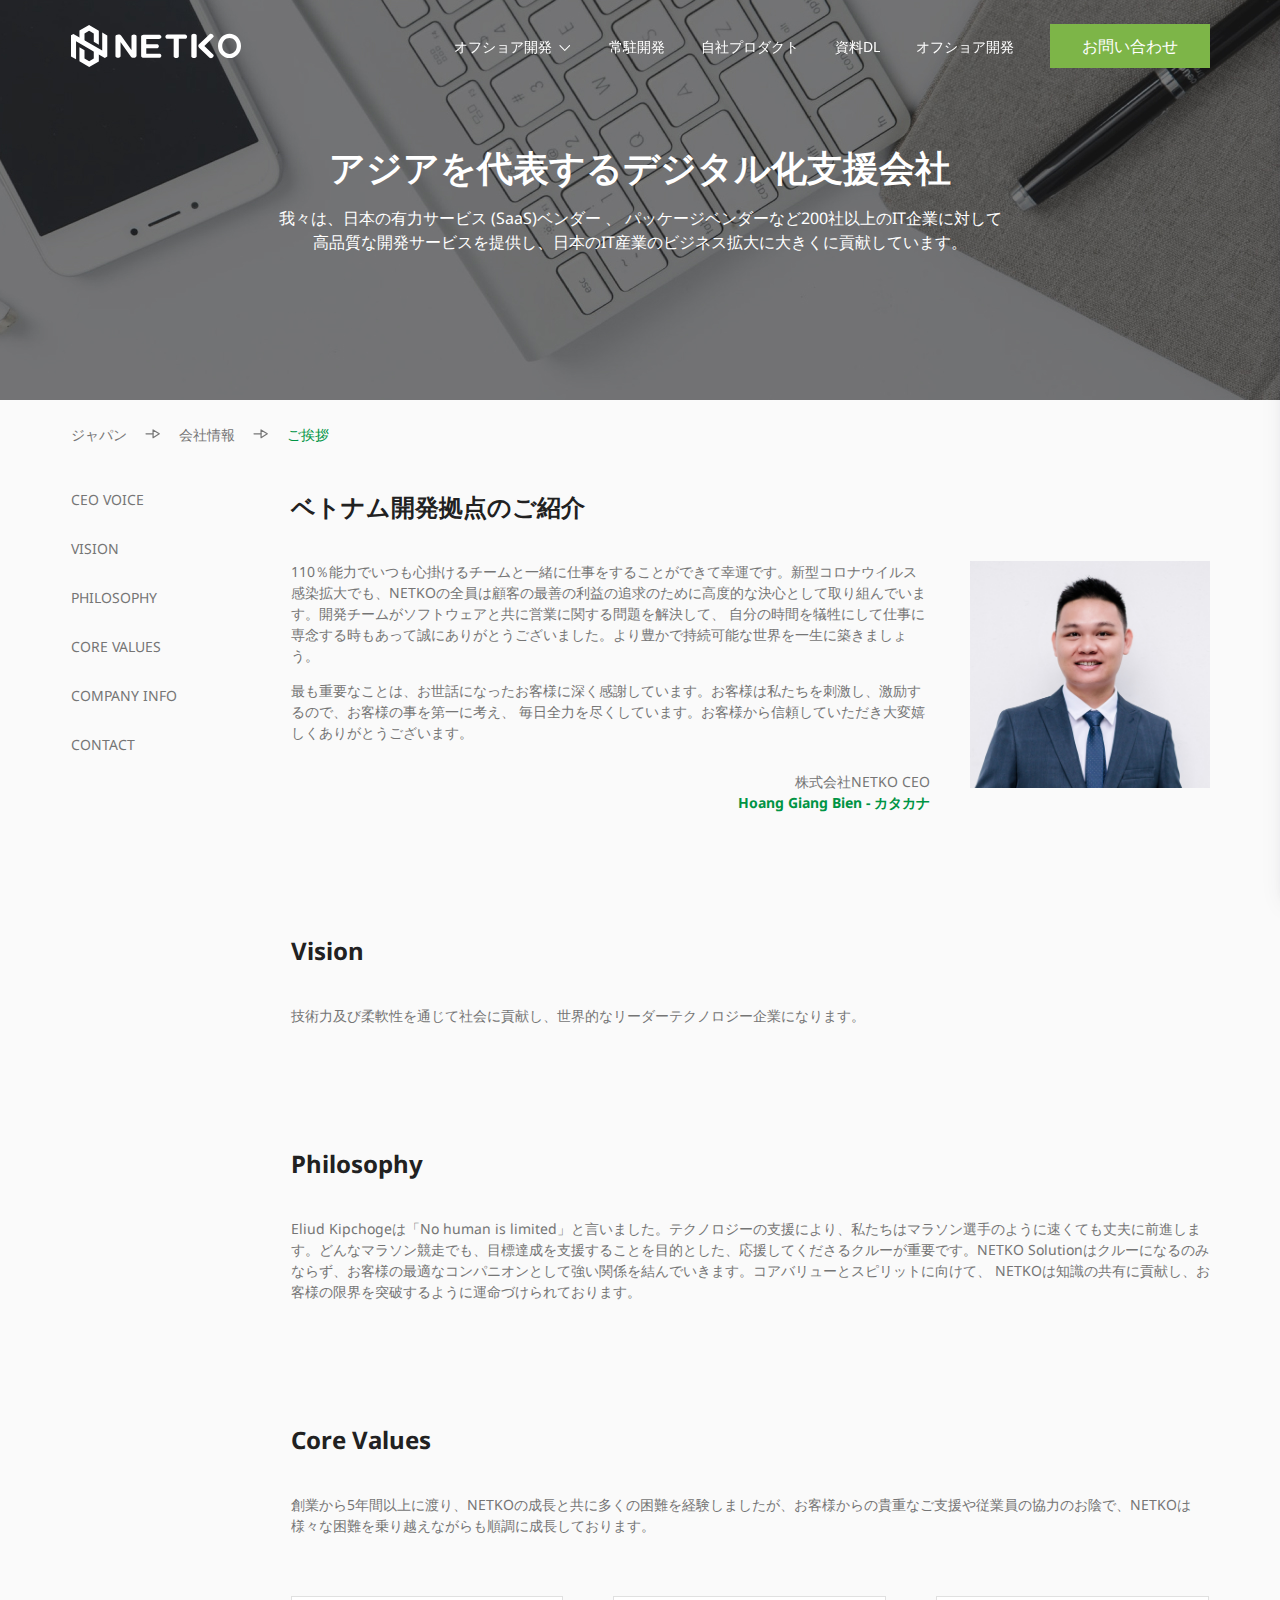
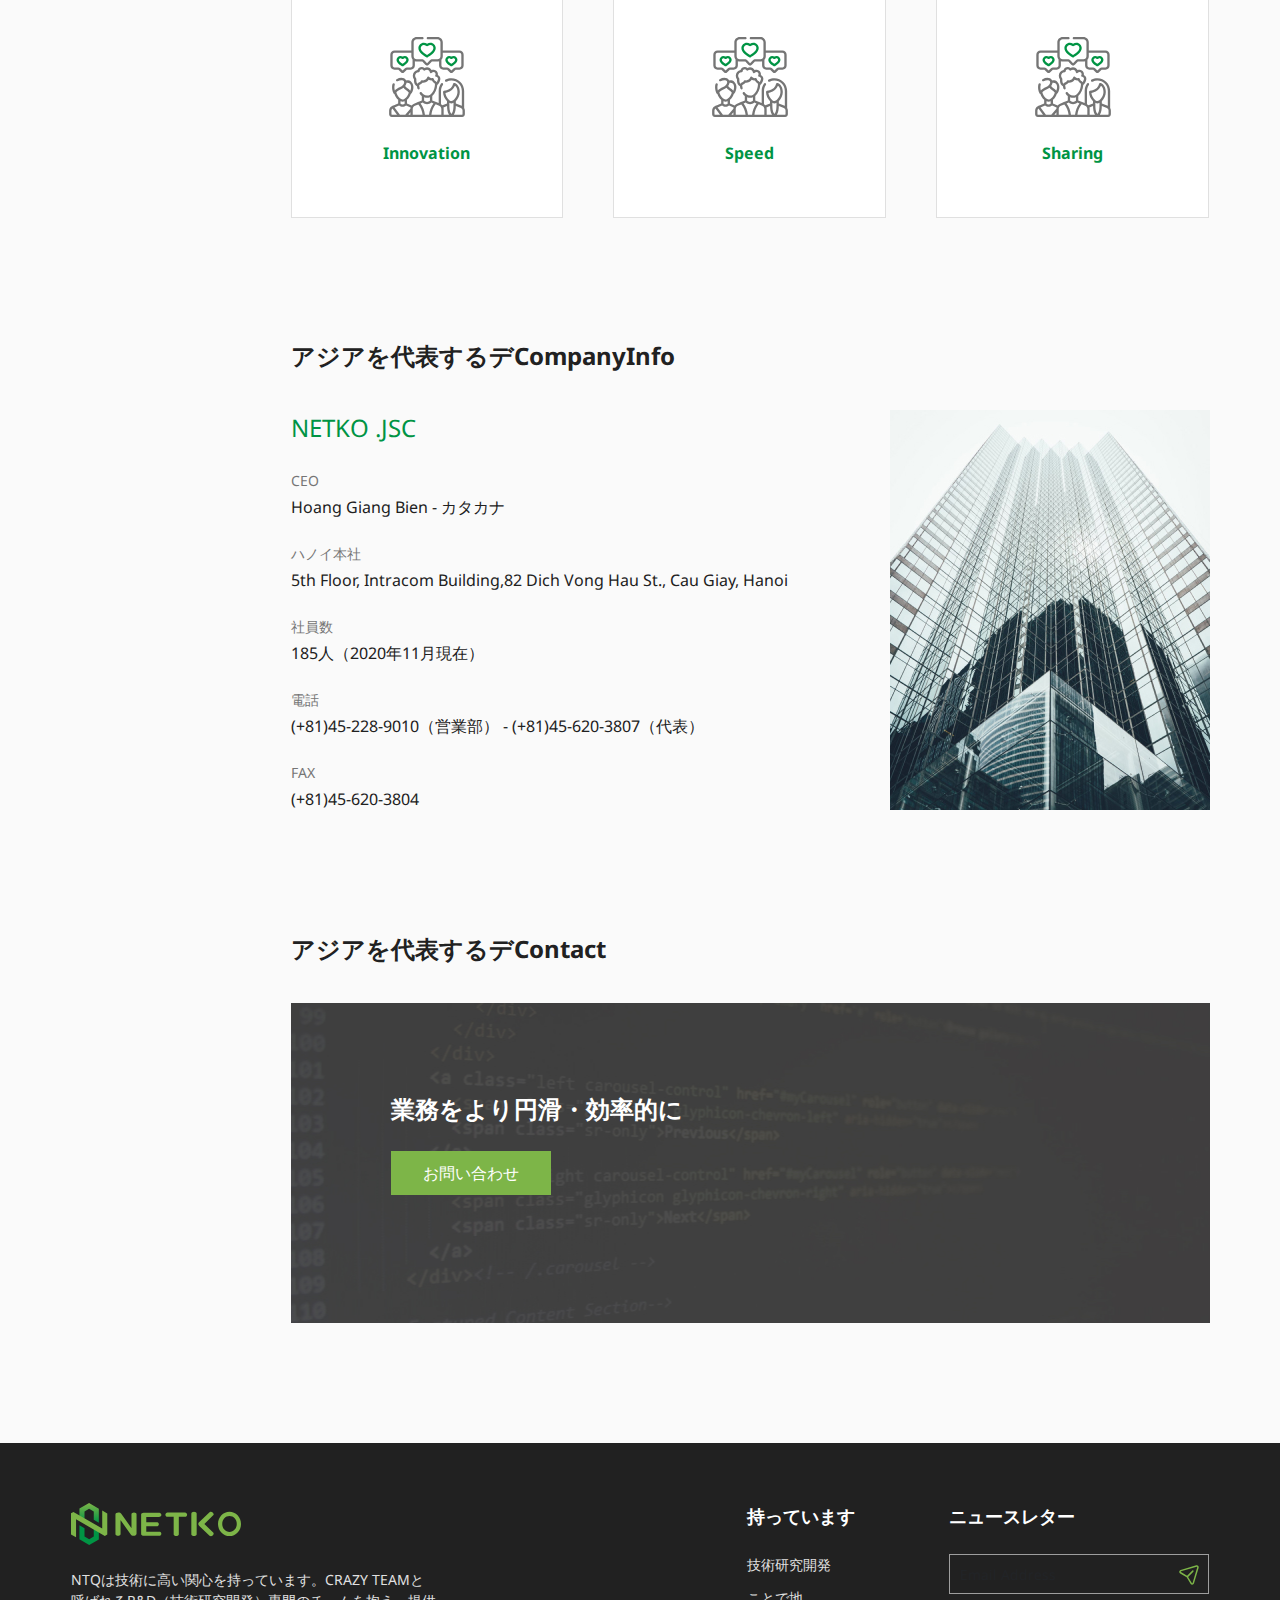
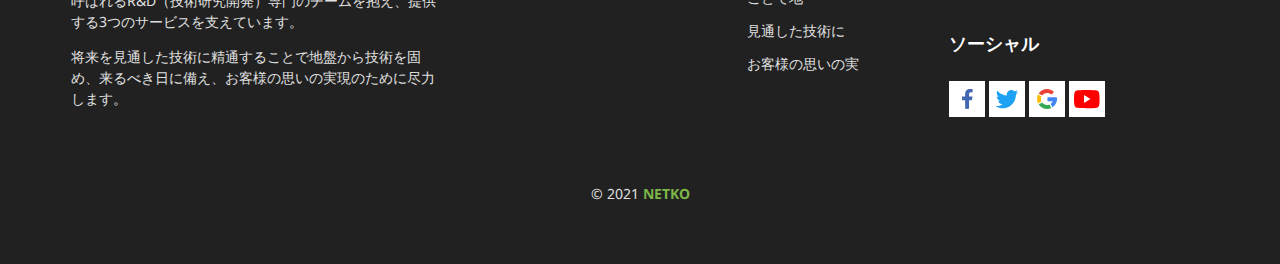
==== commit aae6641b: "Add content for about and solutions page" ====
--- a/about.html
+++ b/about.html
@@ -133,9 +133,10 @@
             <div class="block-title2">ベトナム開発拠点のご紹介</div>
             <div class="ceo-content">
                 <div class="left">
-                    <p>創業から5年間以上に渡り、NETKOの成長と共に多くの困難を経験しましたが、お客様からの貴重なご支援や従業員の協力のお陰で、NETKOは様々な困難を乗り越えながらも順調に成長しております。</p>
-                    <p>まだ若い企業ですが、オフショア開発業界において長年の経験を持っており、大規模案件も多数担当する機会にも恵まれ、日本・ベトナム両国のIT市場から高く評価される企業になってきております。 お客様と従業員に幸せな体験を届けることが弊社の使命であり、NETKOは日々技術力・サービスの向上に努めて参ります。</p>
-                    <p>日本で長い間留学・駐在していた者として、IT市場を始め、他の分野にも展開し、お客様と日本・ベトナム経済のさらなる成長・発展へ貢献していきたいと思います。</p>
+                    <p>110％能力でいつも心掛けるチームと一緒に仕事をすることができて幸運です。新型コロナウイルス感染拡大でも、NETKOの全員は顧客の最善の利益の追求のために高度的な決心として取り組んでいます。開発チームがソフトウェアと共に営業に関する問題を解決して、
+                        自分の時間を犠牲にして仕事に専念する時もあって誠にありがとうございました。より豊かで持続可能な世界を一生に築きましょう。</p>
+                    <p>最も重要なことは、お世話になったお客様に深く感謝しています。お客様は私たちを刺激し、激励するので、お客様の事を第一に考え、
+                        毎日全力を尽くしています。お客様から信頼していただき大変嬉しくありがとうございます。</p>
                     <div class="info">
                         <label>株式会社NETKO CEO</label>
                         <strong>Hoang Giang Bien - カタカナ</strong>
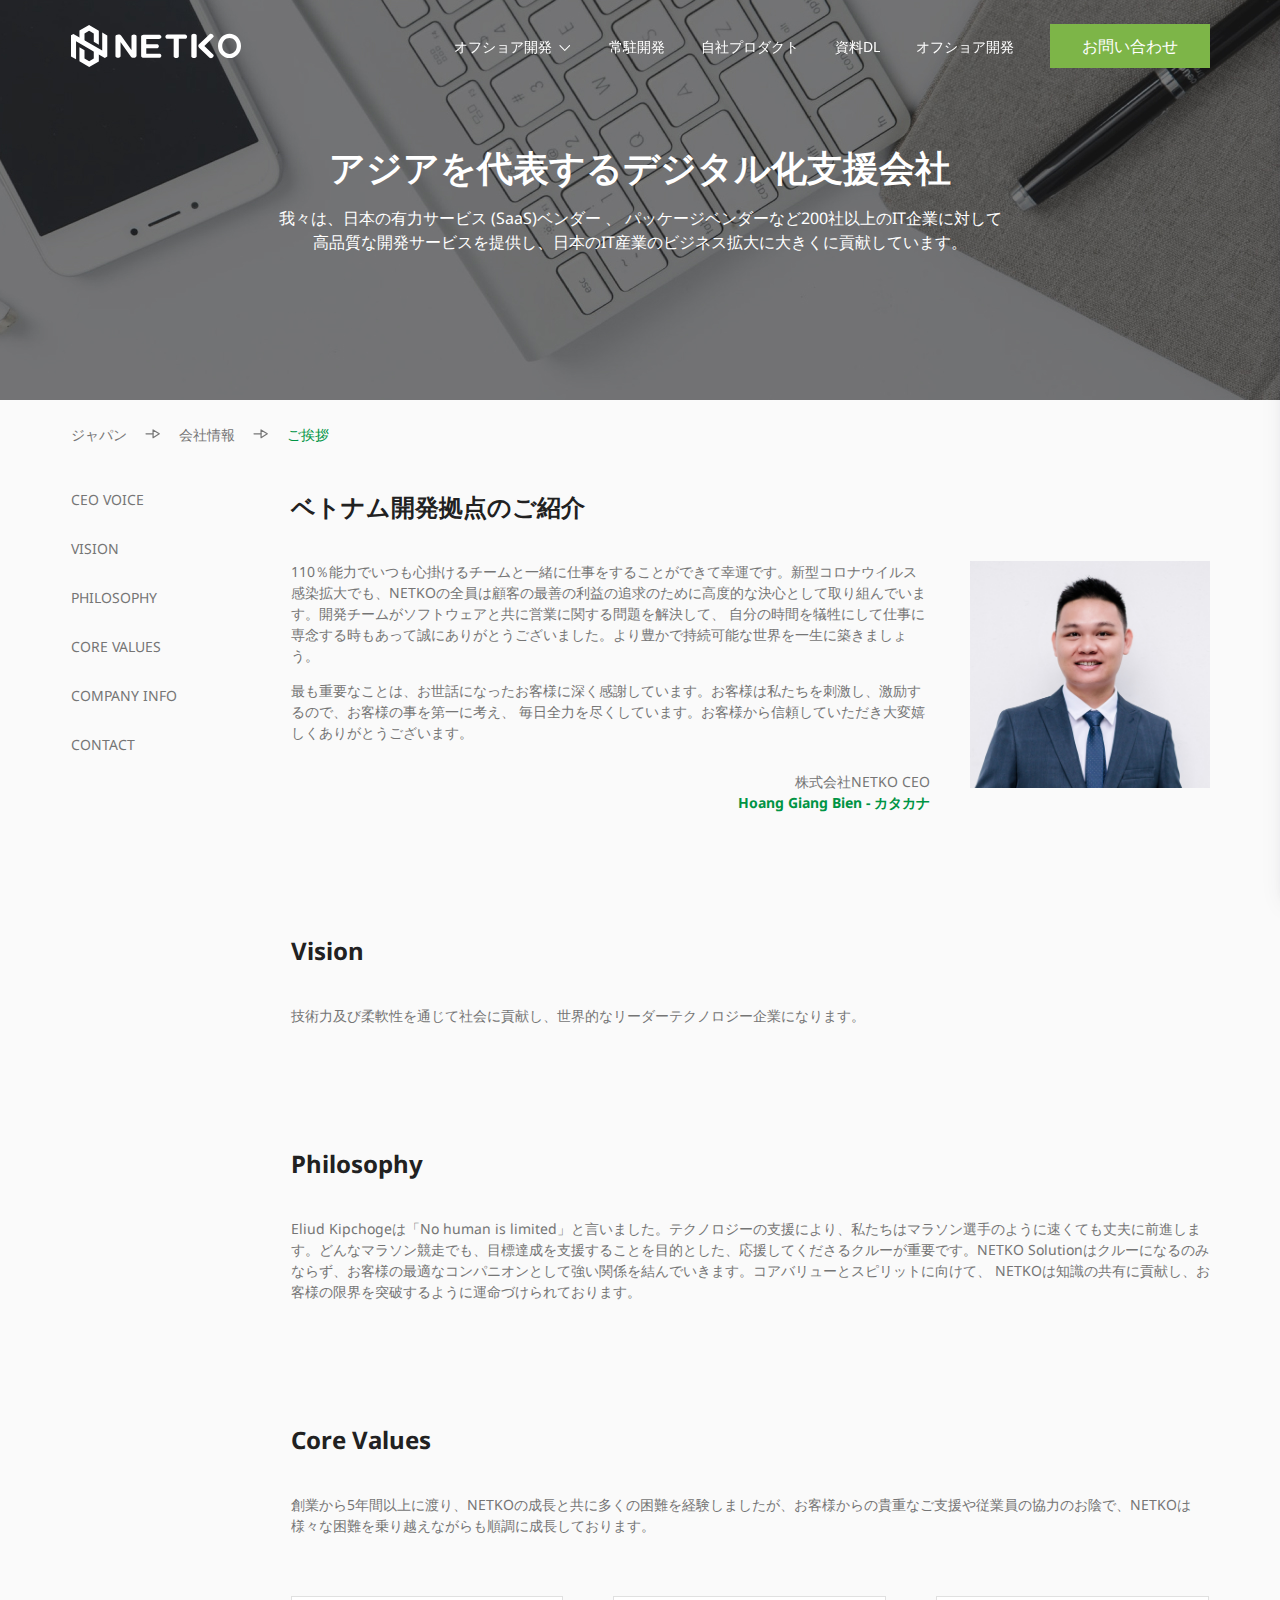
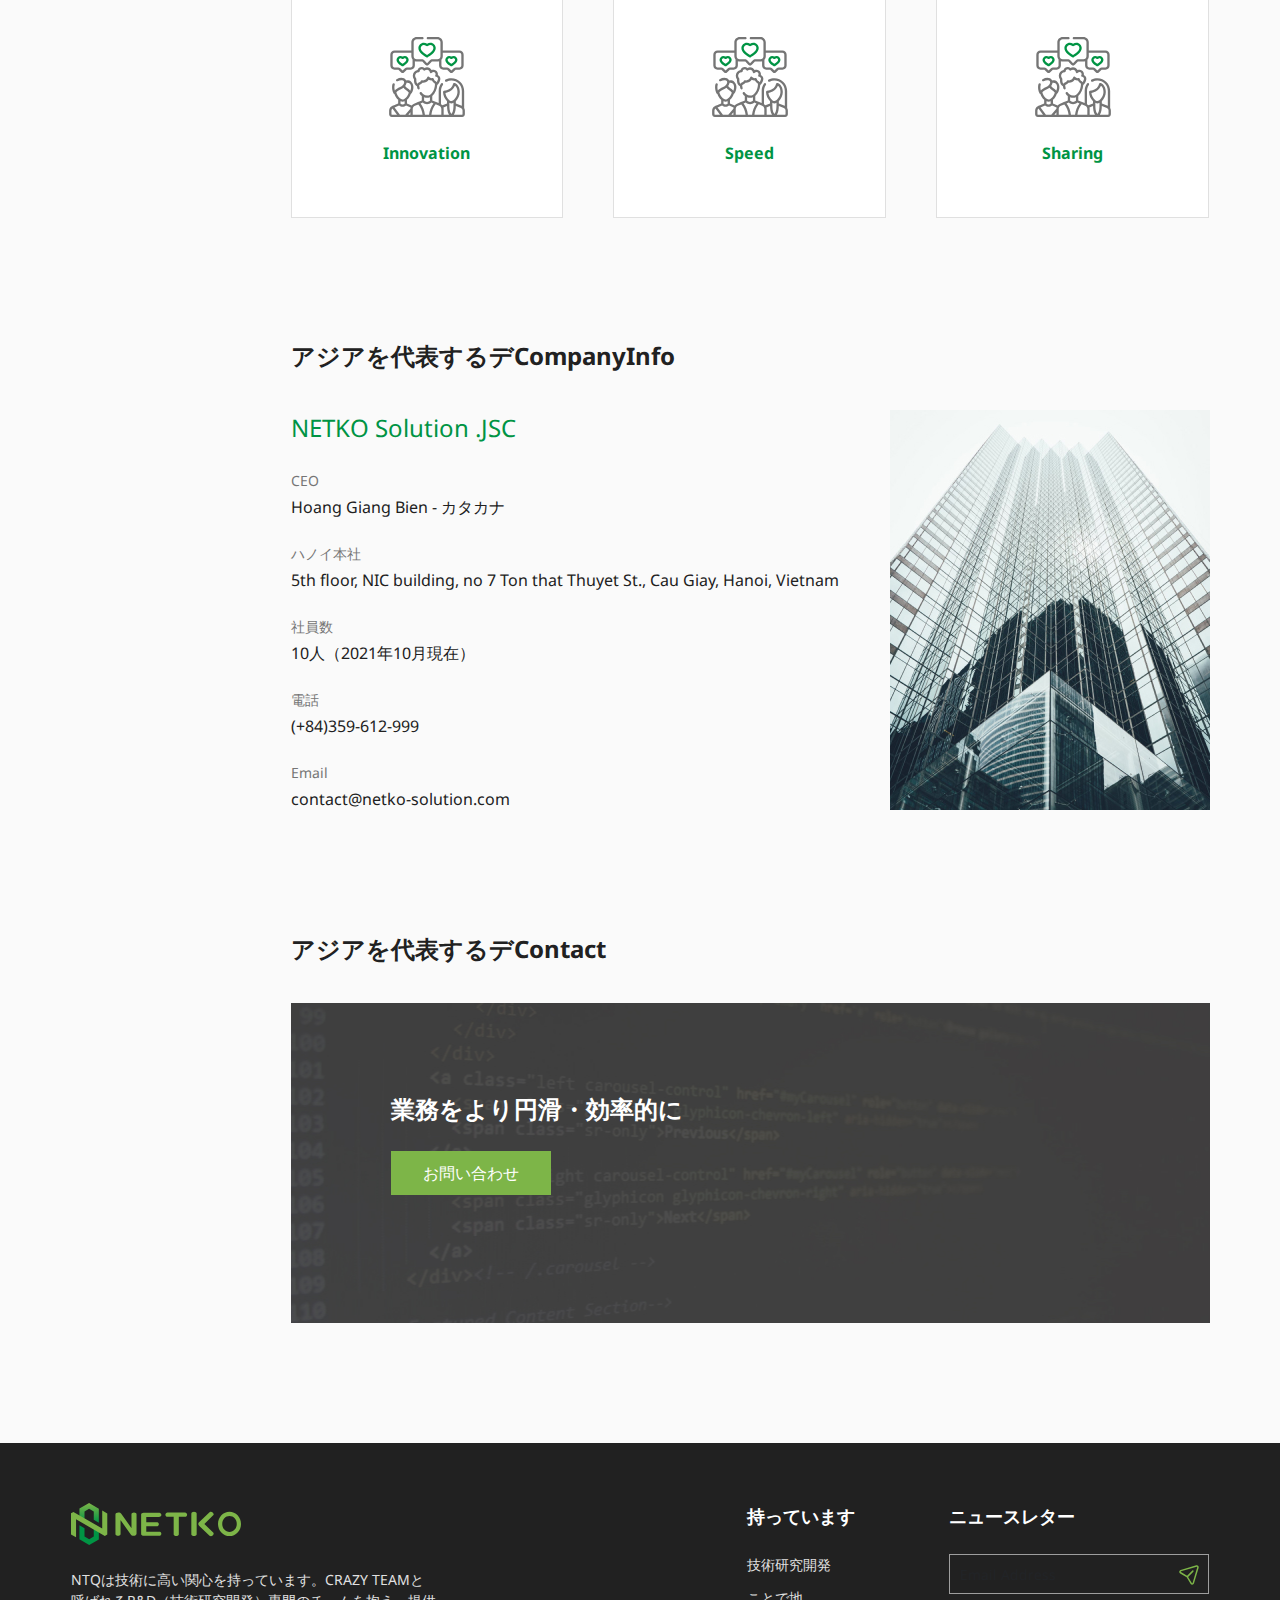
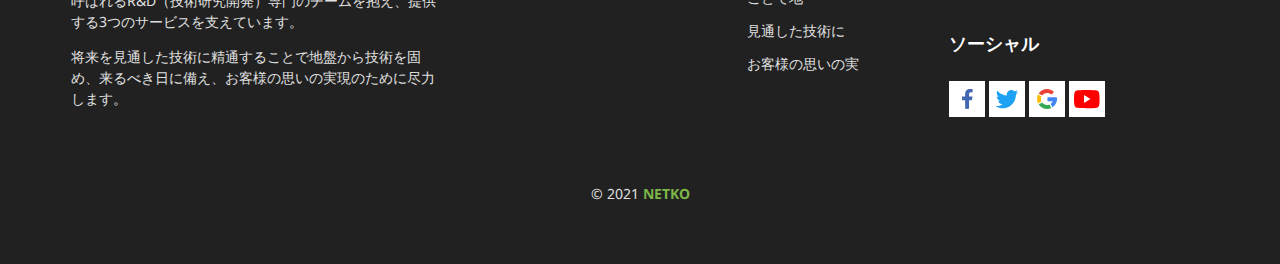
==== commit a89d56df: "Add content for about page" ====
--- a/about.html
+++ b/about.html
@@ -233,26 +233,26 @@
             <div class="block-title2">アジアを代表するデCompanyInfo</div>
             <div class="company-content">
                 <div class="left">
-                    <div class="name">NETKO .JSC</div>
+                    <div class="name">NETKO Solution .JSC</div>
                     <div class="info-box">
                         <label>CEO</label>
                         <div class="text">Hoang Giang Bien - カタカナ</div>
                     </div>
                     <div class="info-box">
                         <label>ハノイ本社</label>
-                        <div class="text">5th Floor, Intracom Building,82 Dich Vong Hau St., Cau Giay, Hanoi</div>
+                        <div class="text">5th floor, NIC building, no 7 Ton that Thuyet St., Cau Giay, Hanoi, Vietnam</div>
                     </div>
                     <div class="info-box">
                         <label>社員数</label>
-                        <div class="text">185人（2020年11月現在）</div>
+                        <div class="text">10人（2021年10月現在）</div>
                     </div>
                     <div class="info-box">
                         <label>電話</label>
-                        <div class="text">(+81)45-228-9010（営業部） - (+81)45-620-3807（代表）</div>
+                        <div class="text">(+84)359-612-999</div>
                     </div>
                     <div class="info-box">
-                        <label>FAX</label>
-                        <div class="text">(+81)45-620-3804</div>
+                        <label>Email</label>
+                        <div class="text">contact@netko-solution.com</div>
                     </div>
                 </div>
                 <div class="img">
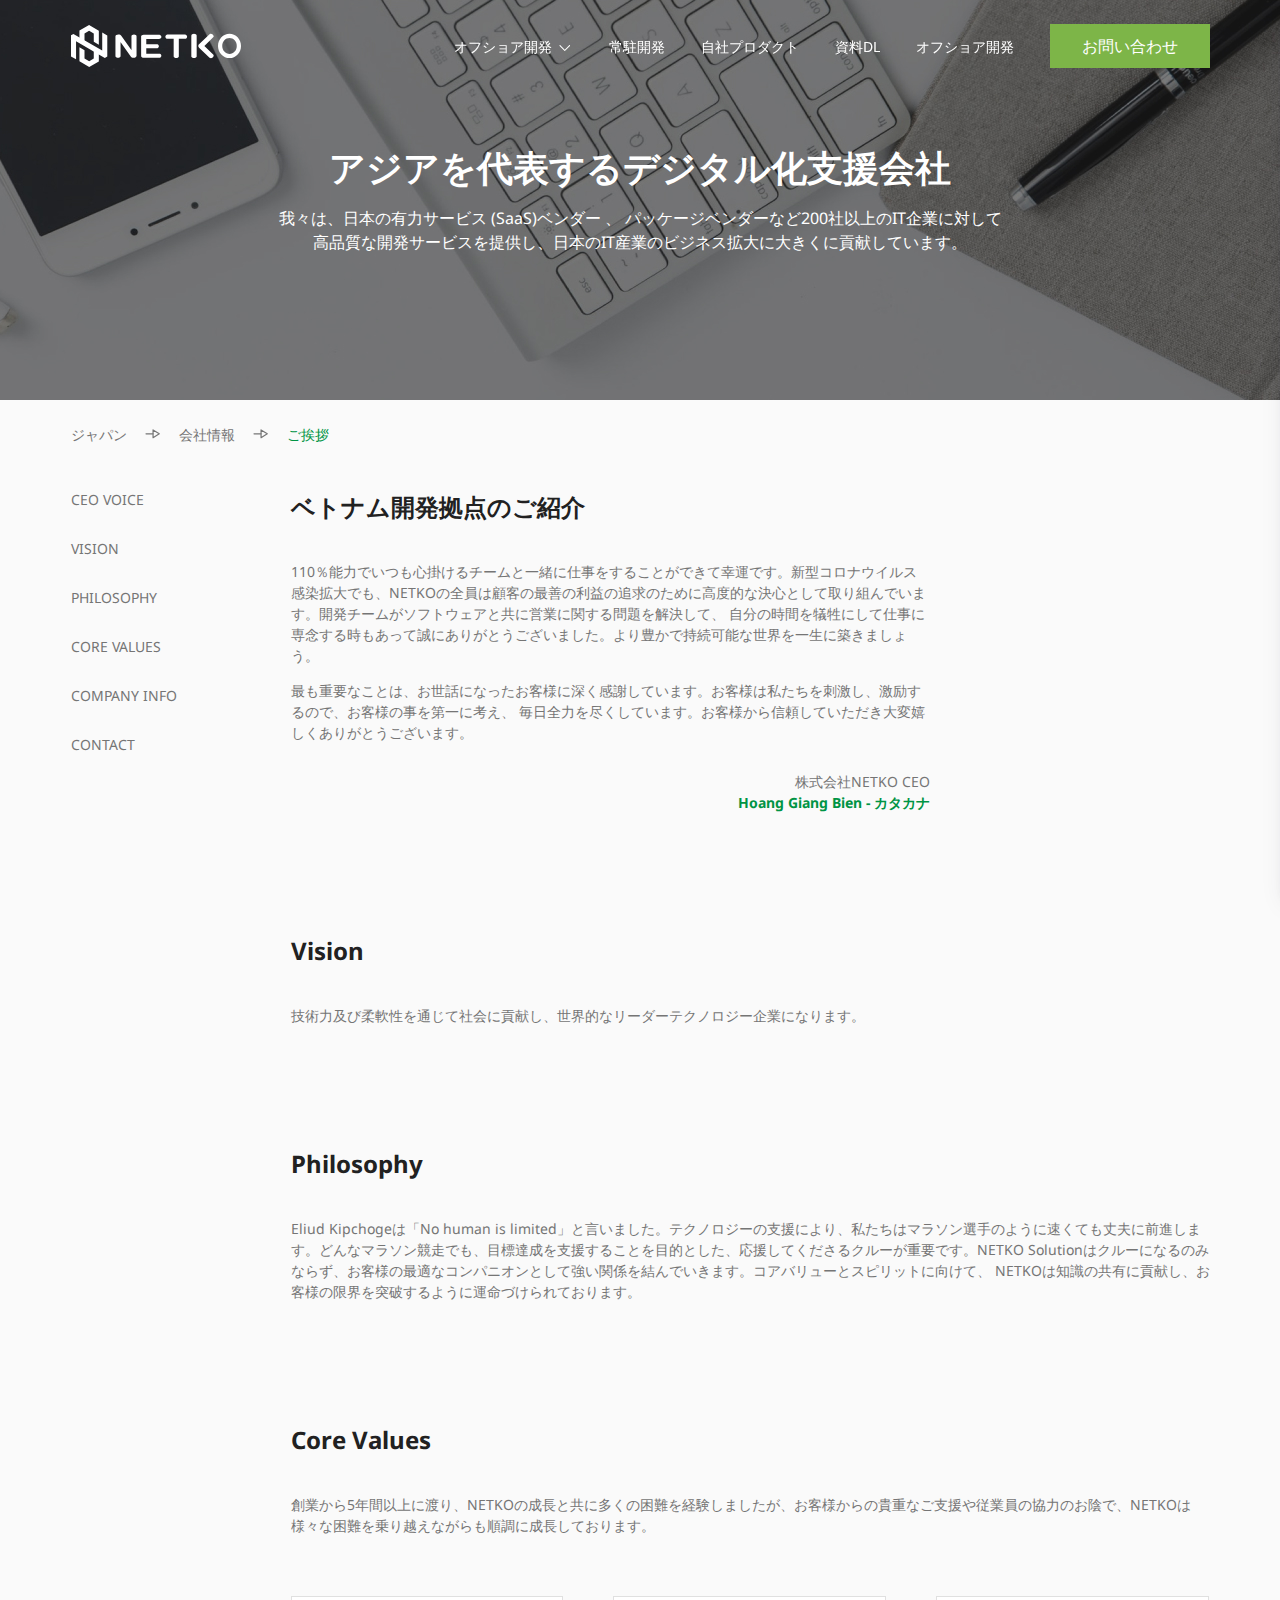
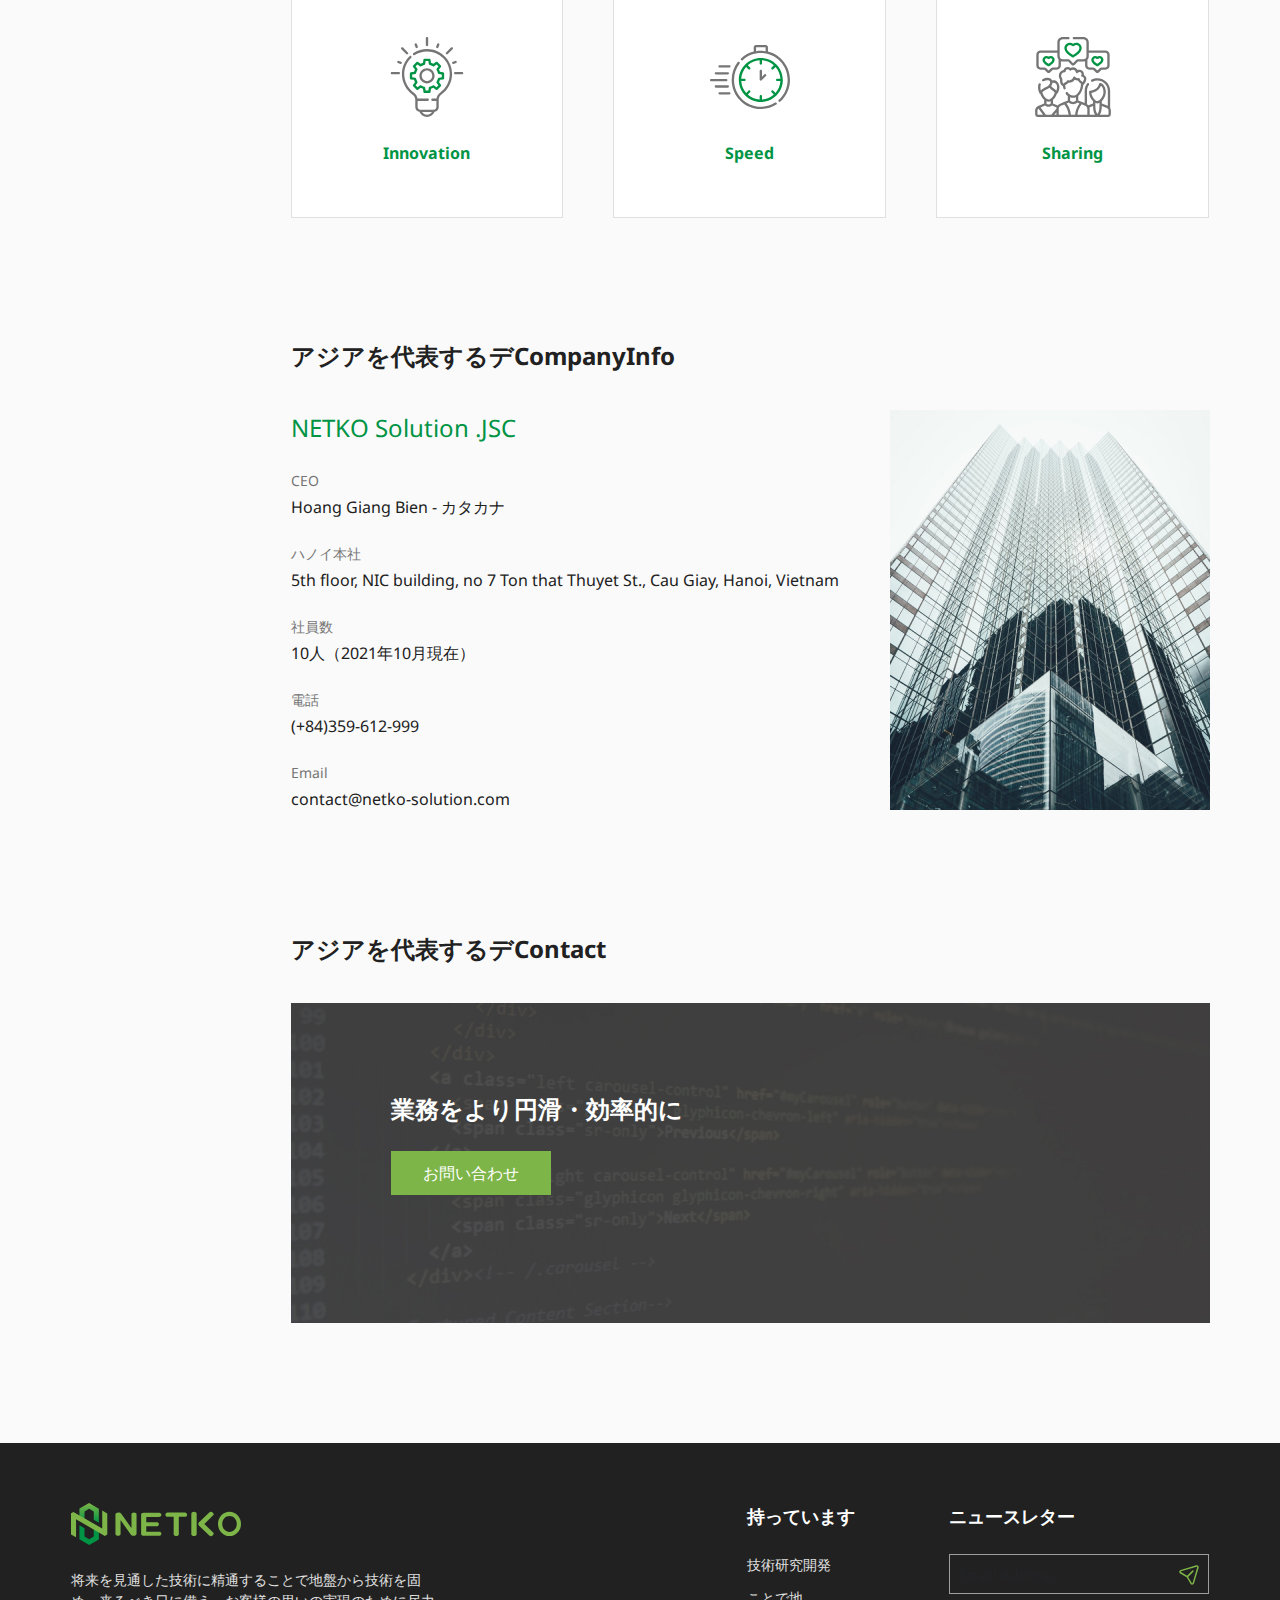
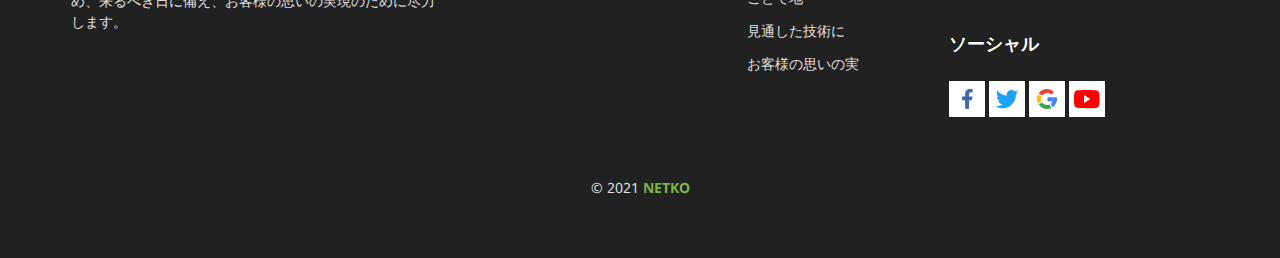
==== commit dfb4ddf3: "Adding content" ====
--- a/about.html
+++ b/about.html
@@ -119,17 +119,17 @@
     <div class="sticky">
         <nav class="sticky-nav">
             <ul>
-                <li><a href="#">CEO Voice</a></li>
-                <li><a href="#">Vision</a></li>
-                <li><a href="#">Philosophy</a></li>
-                <li><a href="#">Core Values</a></li>
-                <li><a href="#">Company Info</a></li>
-                <li><a href="#">Contact</a></li>
+                <li><a href="#block_01">CEO Voice</a></li>
+                <li><a href="#block_02">Vision</a></li>
+                <li><a href="#block_03">Philosophy</a></li>
+                <li><a href="#block_04">Core Values</a></li>
+                <li><a href="#block_05">Company Info</a></li>
+                <li><a href="#block_06">Contact</a></li>
             </ul>
         </nav>
     </div>
     <div class="content">
-        <div class="block">
+        <div class="block" id="block_01">
             <div class="block-title2">ベトナム開発拠点のご紹介</div>
             <div class="ceo-content">
                 <div class="left">
@@ -143,19 +143,19 @@
                     </div>
                 </div>
                 <div class="img">
-                    <img src="./img/bien-ceo.jpeg" alt=""/>
-                </div>
-            </div>
-        </div>
-
-        <div class="block">
+                    <img src="./img/bien-ceo.jpg" alt=""/>
+                </div>
+            </div>
+        </div>
+
+        <div class="block" id="block_02">
             <div class="block-title2">Vision</div>
             <div class="vision-content">
                 <p>技術力及び柔軟性を通じて社会に貢献し、世界的なリーダーテクノロジー企業になります。</p>
             </div>
         </div>
 
-        <div class="block">
+        <div class="block" id="block_03">
             <div class="block-title2">Philosophy</div>
             <div class="Philosophy-content">
                 <p>Eliud Kipchogeは「No human is limited」と言いました。テクノロジーの支援により、私たちはマラソン選手のように速くても丈夫に前進します。どんなマラソン競走でも、目標達成を支援することを目的とした、応援してくださるクルーが重要です。NETKO Solutionはクルーになるのみならず、お客様の最適なコンパニオンとして強い関係を結んでいきます。コアバリューとスピリットに向けて、
@@ -163,7 +163,7 @@
             </div>
         </div>
 
-        <div class="block">
+        <div class="block" id="block_04">
             <div class="block-title2">Core Values</div>
             <div class="value-content">
                 <p>創業から5年間以上に渡り、NETKOの成長と共に多くの困難を経験しましたが、お客様からの貴重なご支援や従業員の協力のお陰で、NETKOは様々な困難を乗り越えながらも順調に成長しております。</p>
@@ -171,15 +171,22 @@
                     <div class="item">
                         <i class="icon">
                             <svg width="80" height="80" viewBox="0 0 80 80" fill="none" xmlns="http://www.w3.org/2000/svg">
-                                <g clip-path="url(#clip0_213_1001)">
-                                    <path d="M63.6846 29.1441C63.8982 29.2496 64.1311 29.3022 64.3644 29.3022C64.6088 29.3022 64.8532 29.2444 65.0749 29.1289C66.32 28.4799 70.386 26.1085 70.4327 22.8457C70.4993 20.89 68.7247 18.8785 66.5241 18.9144C65.7519 18.9144 65.008 19.1357 64.3719 19.5472C63.7407 19.1354 63.0055 18.9144 62.2425 18.9144C60.21 18.8929 58.3522 20.6779 58.3061 22.805C58.2377 26.1911 62.4057 28.5132 63.6846 29.1441ZM62.2313 21.2582H62.2422C62.6413 21.2582 63.0232 21.4111 63.3186 21.6897C63.3188 21.6899 63.3189 21.69 63.3191 21.6902C63.9054 22.2422 64.828 22.2425 65.4191 21.6911C65.7188 21.4119 66.111 21.2582 66.5238 21.2582C67.1514 21.2686 68.0483 21.7685 68.0891 22.8119C68.0669 24.3563 65.8788 25.9919 64.3549 26.853C62.8146 26.0239 60.6174 24.4269 60.6491 22.8524C60.6663 22.0089 61.4057 21.2639 62.2313 21.2582Z" fill="#009444"/>
-                                    <path d="M14.9135 29.1443C15.127 29.2496 15.3599 29.3022 15.593 29.3022C15.8374 29.3022 16.0817 29.2444 16.3035 29.1289C17.5485 28.4799 21.6144 26.1085 21.6613 22.8455C21.7277 20.8902 19.953 18.8785 17.7525 18.9144C16.9803 18.9144 16.2366 19.1357 15.6003 19.5472C14.9616 19.1304 14.2141 18.9086 13.4433 18.9144C11.331 18.9294 9.57736 20.6749 9.53439 22.805C9.46627 26.1911 13.6341 28.5132 14.9135 29.1443ZM13.46 21.2582H13.471C13.87 21.2582 14.2519 21.4111 14.5472 21.6897C14.5474 21.6899 14.5475 21.69 14.5477 21.6902C15.1338 22.2421 16.0563 22.2427 16.6477 21.6911C16.9472 21.4119 17.3395 21.2582 17.7524 21.2582C18.38 21.2686 19.2769 21.7685 19.3177 22.8119C19.2955 24.3563 17.1074 25.9919 15.5833 26.853C14.0431 26.0239 11.846 24.4269 11.8778 22.8524C11.8949 22.0088 12.6342 21.2639 13.46 21.2582Z" fill="#009444"/>
-                                    <path d="M7.50357 32.7608H11.2739C11.4083 32.7608 11.5348 32.8131 11.63 32.908L14.1822 35.4552C14.5726 35.8447 15.0872 36.0397 15.6018 36.0397C16.1118 36.0397 16.6218 35.8483 17.0112 35.465L19.6128 32.9055C19.7076 32.812 19.8333 32.7606 19.9664 32.7606H23.6915C26.0012 32.7606 27.8803 30.8817 27.8803 28.5719V24.1781C28.4487 24.3838 29.0612 24.4964 29.6997 24.4964H34.7522C35.1376 24.4964 35.5048 24.6625 35.7595 24.9516L38.314 27.8536C38.7567 28.3566 39.395 28.6464 40.065 28.6491H40.0743C40.7409 28.6491 41.3775 28.3647 41.8222 27.8677L44.4383 24.9436C44.6925 24.6594 45.057 24.4964 45.4384 24.4964H50.4348C51.0111 24.4964 51.5658 24.4039 52.0864 24.235V28.572C52.0864 30.8817 53.9653 32.7608 56.2751 32.7608H60.0454C60.1798 32.7608 60.3064 32.8131 60.4015 32.908L62.9537 35.4552C63.3442 35.8447 63.8589 36.0397 64.3736 36.0397C64.8834 36.0397 65.3934 35.8483 65.7829 35.465L68.3847 32.9053C68.4795 32.812 68.6051 32.7606 68.7383 32.7606H72.4634C74.7729 32.7606 76.652 30.8817 76.652 28.5719V17.6977C76.652 15.388 74.7731 13.5089 72.4634 13.5089H55.7965V5.36172C55.7965 2.40531 53.3912 0 50.4347 0H40.8878C40.2404 0 39.7159 0.524531 39.7159 1.17188C39.7159 1.81922 40.2404 2.34375 40.8878 2.34375H50.4347C52.0987 2.34375 53.4526 3.69766 53.4526 5.36172V19.1345C53.4526 20.7987 52.0987 22.1527 50.4347 22.1527H45.4383C44.3909 22.1527 43.3897 22.6003 42.6912 23.3808L40.0733 26.305L37.5189 23.403C36.8193 22.6084 35.8109 22.1527 34.7522 22.1527H29.6997C28.0354 22.1527 26.6815 20.7987 26.6815 19.1345V5.36172C26.6815 3.69766 28.0354 2.34375 29.6997 2.34375H35.419C36.0662 2.34375 36.5909 1.81922 36.5909 1.17188C36.5909 0.524531 36.0662 0 35.419 0H29.6997C26.7431 0 24.3378 2.40531 24.3378 5.36172V13.5092H7.50357C5.19388 13.5092 3.31482 15.3881 3.31482 17.698V28.5722C3.31482 30.8819 5.19388 32.7608 7.50357 32.7608ZM72.4633 15.853C73.4804 15.853 74.3081 16.6806 74.3081 17.698V28.5722C74.3081 29.5895 73.4804 30.4172 72.4633 30.4172H68.7381C67.9861 30.4172 67.2767 30.7075 66.7409 31.2348L64.3748 33.5623L62.057 31.2491C61.5195 30.7125 60.805 30.417 60.0453 30.417H56.275C55.2576 30.417 54.43 29.5894 54.43 28.572V22.7053C55.2789 21.7564 55.7964 20.5048 55.7964 19.1344V15.8528H72.4633V15.853ZM5.65857 17.698C5.65857 16.6806 6.48623 15.853 7.50357 15.853H24.3378V19.1345C24.3378 20.4123 24.7878 21.5866 25.5365 22.5088V28.572C25.5365 29.5894 24.7089 30.417 23.6915 30.417H19.9664C19.2145 30.417 18.5053 30.7073 17.9692 31.2347L15.6033 33.5622L13.2854 31.2489C12.7478 30.7123 12.0334 30.4169 11.2737 30.4169H7.50341C6.48607 30.4169 5.65841 29.5892 5.65841 28.5719V17.698H5.65857Z" fill="#757575"/>
-                                    <path d="M31.3909 11.0521C31.2936 15.8781 37.4153 19.2768 39.2933 20.2032C39.5341 20.3221 39.7969 20.3815 40.0597 20.3815C40.3351 20.3815 40.6103 20.3164 40.8603 20.1862C42.6928 19.2312 48.6767 15.7525 48.7437 11.0926C48.843 8.35433 46.3451 5.63699 43.3728 5.69652C42.1683 5.69652 41.0144 6.0873 40.0695 6.80683C39.1216 6.07886 37.9692 5.69199 36.7664 5.69652C33.8615 5.71699 31.4501 8.11949 31.3909 11.0521ZM36.7833 8.04027C36.7905 8.04011 36.7976 8.04011 36.8048 8.04011C37.5772 8.04011 38.3153 8.33542 38.8851 8.87261V8.87277C39.5448 9.49449 40.5842 9.49433 41.2514 8.87246C41.8273 8.33542 42.5803 8.04027 43.3728 8.04027C44.8117 8.01527 46.44 9.31793 46.4003 11.059C46.363 13.6532 43.0191 16.3596 40.0525 17.9617C37.042 16.4187 33.6806 13.7564 33.734 11.0995C33.7675 9.45261 35.1636 8.05167 36.7833 8.04027Z" fill="#009444"/>
-                                    <path d="M77.1691 70.9825V53.913C77.1691 46.8875 71.4534 41.1719 64.428 41.1719C62.4088 41.1719 60.3981 41.6566 58.6134 42.5734C58.0377 42.8692 57.8108 43.5756 58.1066 44.1512C58.4023 44.727 59.1089 44.9539 59.6844 44.6581C61.16 43.9 62.7559 43.5156 64.428 43.5156C70.1611 43.5156 74.8253 48.1798 74.8253 53.913V68.9153C74.7933 68.9014 74.7628 68.8853 74.7305 68.872H74.7306L68.8288 66.44V64.1491C71.0841 61.8972 72.8181 58.2859 72.8181 54.9639C72.8181 50.6855 70.9134 47.3237 67.7228 45.9709C67.433 45.8481 67.1058 45.8475 66.8145 45.9684C66.6127 46.0647 66.2438 46.287 66.1203 46.7997C65.4139 50.0238 62.8722 52.5531 59.6448 53.2438L56.9627 53.8178C56.5122 53.9048 56.0416 54.4455 56.0389 55.1983C56.12 58.4881 57.8252 61.9753 60.0275 64.1636V66.44L55.3653 68.3611C54.9894 67.897 54.5405 67.4903 54.0309 67.1559V53.9128C54.0309 51.7647 54.6802 49.7033 55.9084 47.9514C56.28 47.4214 56.1517 46.6908 55.6217 46.3192C55.0916 45.9477 54.3611 46.0761 53.9895 46.6059C52.4833 48.7541 51.6874 51.2808 51.6874 53.913V66.0712L45.2742 63.4287V58.977C48.2102 56.5989 49.9497 52.3205 50.2733 48.1114C51.8097 47.0089 52.7069 44.7791 53.2028 42.9941C53.5423 41.7719 53.3345 40.4672 52.6323 39.4145C52.1886 38.7491 51.5756 38.2291 50.8674 37.9002C50.9377 37.5095 50.9556 37.1084 50.9198 36.7055C50.7283 34.5567 49.0297 32.8611 46.8808 32.6736C46.0778 32.6037 45.2833 32.7523 44.5761 33.0875C43.712 31.4258 41.9759 30.3125 40 30.3125C39.1252 30.3125 38.2714 30.535 37.5155 30.9511C36.7406 30.338 35.7817 30 34.7656 30C32.7889 30 31.1092 31.2683 30.5294 33.0739C27.8027 33.5891 25.7813 35.9589 25.7813 38.8281C25.7813 40.1355 26.2136 41.3909 27.008 42.415C26.987 43.073 26.9892 44.2862 27.2075 45.4503C27.6178 47.6384 29.0697 48.7852 29.9436 49.2908C30.048 50.0555 30.1961 50.8169 30.3911 51.5605C30.5284 52.0022 31.0991 52.5931 31.8217 52.397C32.4478 52.233 32.8223 51.5925 32.6583 50.9664C32.4499 50.1706 32.2986 49.3516 32.2091 48.532C32.1574 48.0789 32.3266 47.8797 33.3541 47.3783C34.0492 47.0456 34.9367 46.6211 35.4886 45.7475C37.8234 46.0077 40.432 44.708 41.6998 42.7152C42.4988 43.2352 43.7073 43.7014 44.9606 43.5756C45.5584 44.8528 46.402 45.4344 47.0513 45.8819C47.7494 46.363 47.9644 46.5127 47.9684 47.397C47.7258 52.8738 44.6958 58.5292 40.0339 58.5292C37.4577 58.5292 35.728 56.8922 34.7306 55.5191C34.3502 54.9953 33.6173 54.8789 33.0938 55.2595C32.5702 55.64 32.4539 56.3727 32.8342 56.8964C33.4313 57.7183 34.0884 58.417 34.7967 58.9894V63.4289C32.8663 64.2242 28.9255 65.8481 27.0308 66.6288C26.0905 67.0161 25.2939 67.6266 24.6873 68.3828L19.9727 66.4402V62.8369C21.6242 61.3713 23.0336 59.227 23.777 56.8766C24.1124 56.8283 24.413 56.6383 24.5975 56.3498C25.8158 54.4467 28.1559 48.6756 24.4042 44.8766C22.9297 43.3836 20.8553 43.0697 19.1438 43.3972C19.0719 43.2406 18.9903 43.0898 18.8983 42.9459C17.3156 40.4733 13.2252 40.1266 9.58579 42.1569C9.02063 42.4722 8.81798 43.1859 9.13329 43.7511C9.4486 44.3164 10.1624 44.5192 10.7277 44.2036C13.4574 42.6813 16.1356 42.9772 16.9244 44.2094C17.2509 44.7195 17.2719 45.5036 16.9819 46.3611C16.5513 47.6342 15.3172 49.2764 13.145 50.067C10.6417 50.9781 8.91142 52.4091 7.84876 53.5337C7.40798 51.9883 7.15423 49.7798 7.75938 47.773C7.94626 47.1533 7.59532 46.4995 6.97563 46.3127C6.35563 46.1259 5.7022 46.4766 5.51532 47.0964C4.43407 50.6827 5.49345 54.7956 6.55017 56.4463C6.74063 56.7438 7.05329 56.9364 7.3986 56.9775C8.15079 59.2808 9.54532 61.3816 11.1713 62.8272V66.44C11.0639 66.4872 5.31751 68.8464 5.2036 68.902C3.33063 69.7045 2.12329 71.5281 2.12329 73.5709V77.2639C2.12329 78.7725 3.35064 80 4.85923 80H75.1405C76.6491 80 77.8764 78.7728 77.8764 77.2641V73.5708C77.8766 72.6364 77.6222 71.7487 77.1691 70.9825ZM46.842 41.9191C46.7559 41.6117 46.5483 41.3528 46.267 41.202C45.9858 41.0512 45.6553 41.0219 45.3519 41.1203C45.0866 41.2064 44.8105 41.25 44.5313 41.25C43.6491 41.25 42.8263 40.8131 42.3302 40.0812C42.0795 39.7116 41.6409 39.5164 41.1975 39.5781C40.7548 39.6402 40.3861 39.9486 40.2467 40.3734C39.6453 42.2061 37.945 43.4375 36.0156 43.4375C35.7983 43.4375 35.2722 43.3566 34.9855 43.302C34.3622 43.1833 33.758 43.5816 33.6213 44.2009C33.5202 44.6597 33.1722 44.867 32.3425 45.2639C31.7236 45.56 30.9078 45.9502 30.3795 46.6978C30.0114 46.3222 29.6536 45.7783 29.5111 45.0186C29.2552 43.6537 29.3681 42.1173 29.3692 42.103C29.3947 41.777 29.2828 41.4553 29.0608 41.2155C28.4573 40.5637 28.1248 39.7158 28.1248 38.8283C28.1248 36.9152 29.6225 35.3722 31.5344 35.3158C32.1258 35.2983 32.6114 34.8427 32.6666 34.2534C32.7684 33.1647 33.6708 32.3438 34.7656 32.3438C35.4277 32.3438 36.0392 32.6487 36.4436 33.1805C36.6402 33.4391 36.9353 33.6045 37.2586 33.6372C37.5817 33.6698 37.9041 33.5669 38.1486 33.3528C38.6614 32.9036 39.3189 32.6562 40 32.6562C41.4319 32.6562 42.633 33.7273 42.7936 35.1477C42.8464 35.6144 43.1728 36.0045 43.623 36.1389C44.0741 36.2739 44.5602 36.1256 44.86 35.7642C45.3094 35.2223 45.9706 34.9466 46.677 35.0084C47.6758 35.0956 48.4961 35.9145 48.585 36.9136C48.6228 37.3373 48.5361 37.7553 48.3344 38.1225C48.1453 38.4664 48.1409 38.8822 48.3228 39.23C48.5047 39.5778 48.8486 39.8116 49.2389 39.8523C49.7544 39.8961 50.2733 40.152 50.6822 40.7148C51.0056 41.1998 51.1013 41.8019 50.9442 42.3666C50.6153 43.5509 50.2027 44.5394 49.7552 45.247C49.3613 44.6272 48.8264 44.2586 48.3813 43.9519C47.7097 43.4889 47.1791 43.1231 46.842 41.9191ZM60.135 55.5359C63.7413 54.7642 66.6775 52.1961 67.9616 48.8086C69.5552 50.0525 70.4742 52.2562 70.4742 54.9641C70.4742 59.1694 66.8145 64.0345 64.4269 64.0345C62.2142 64.0345 58.9098 59.893 58.4367 55.8995L60.135 55.5359ZM37.9539 77.6562C37.5238 73.6206 36.0023 69.7227 33.5909 66.4606L35.6927 65.5947C36.8831 66.6497 38.4231 67.2434 40.0341 67.2436H40.0352C41.6495 67.2436 43.1931 66.6475 44.3789 65.595L46.4473 66.4473C44.0219 69.7086 42.4863 73.6144 42.048 77.6562H37.9539ZM48.6928 67.3725L52.1469 68.7958C53.4709 69.3413 54.3263 70.6189 54.3263 72.0508V77.6562H44.4105C44.8631 73.9198 46.357 70.3252 48.6928 67.3725ZM40.0339 60.8728C41.0713 60.8728 42.0377 60.6847 42.9302 60.3433V63.7455C42.1522 64.4834 41.1181 64.8997 40.0353 64.8997C40.0352 64.8997 40.0348 64.8997 40.0347 64.8997C38.9502 64.8995 37.9145 64.4817 37.1406 63.7464V60.3461C38.0544 60.693 39.0224 60.8728 40.0339 60.8728ZM23.4006 77.6562H21.3569L23.4006 75.2836V77.6562ZM23.4145 71.6763L18.2634 77.6562H12.9306L7.55829 70.4639L12.0763 68.6023C13.0488 69.4178 14.2831 69.8734 15.5711 69.8737H15.572C16.8597 69.8737 18.0938 69.4184 19.0675 68.6022L23.6174 70.4769C23.51 70.8642 23.4405 71.2652 23.4145 71.6763ZM22.7367 46.5236C24.7766 48.5892 24.1342 51.722 23.3299 53.6852C22.5611 52.9228 21.4572 51.9455 20.1203 51.0898C19.2806 50.5523 18.6011 49.8387 18.1911 49.0777C18.6225 48.4686 18.9666 47.8086 19.202 47.1123C19.3605 46.6438 19.4595 46.1769 19.5014 45.7225C20.4761 45.523 21.8259 45.6016 22.7367 46.5236ZM9.37173 55.3353C10.2033 54.4086 11.6906 53.0909 13.9466 52.2698C14.8939 51.925 15.7634 51.4348 16.5214 50.8337C17.1083 51.6884 17.9042 52.4539 18.8567 53.0638C20.0664 53.8381 21.0714 54.742 21.7492 55.4213C20.8453 59.2691 17.6944 62.472 15.5708 62.472C13.4461 62.4719 10.2499 59.2144 9.37173 55.3353ZM15.5709 64.8156C16.2477 64.8156 16.9419 64.6559 17.6289 64.3638V66.7489C17.0655 67.2492 16.3352 67.5298 15.572 67.5298C15.5719 67.5298 15.5717 67.5298 15.5714 67.5298C14.8099 67.5297 14.0809 67.25 13.5152 66.7481V64.3602C14.2025 64.6542 14.8963 64.8156 15.5709 64.8156ZM4.4672 77.2639V73.5709C4.4672 72.7602 4.82095 72.0142 5.40985 71.5041L10.0052 77.6562H4.85938C4.64313 77.6562 4.4672 77.4803 4.4672 77.2639ZM25.7444 72.0508C25.7444 70.6189 26.5999 69.3411 27.9238 68.7958L31.3488 67.3845C33.6698 70.3392 35.1483 73.9269 35.5922 77.6562H25.7445V72.0508H25.7444ZM56.67 77.6562V72.0508C56.67 71.4994 56.5906 70.9628 56.4463 70.4508L60.0366 68.9712C60.082 71.9237 60.3555 75.0264 61.998 77.6562H56.67ZM62.3711 67.2223V65.8698C63.0553 66.1952 63.7491 66.3783 64.4269 66.3783C65.1052 66.3783 65.7997 66.1961 66.4848 65.8677C66.485 65.8706 66.4845 67.1061 66.485 67.2278C66.485 70.7447 66.4839 74.3737 64.4281 77.048C62.372 74.3781 62.3711 70.7452 62.3711 67.2248C62.3713 67.2239 62.3711 67.2231 62.3711 67.2223ZM75.5328 77.2641C75.5328 77.4803 75.3569 77.6562 75.1406 77.6562H66.8572C68.5005 75.0239 68.7739 71.9225 68.8195 68.9714L73.8375 71.0391H73.8377C74.8673 71.4633 75.5328 72.457 75.5328 73.5708V77.2641Z" fill="#757575"/>
+                                <g clip-path="url(#clip0_463_1283)">
+                                    <path d="M39.9988 31.2482C35.8112 31.2482 32.4042 34.6509 32.4042 38.8336C32.4042 43.0164 35.8112 46.4191 39.9988 46.4191C44.1864 46.4191 47.5934 43.0164 47.5934 38.8336C47.5934 34.6509 44.1864 31.2482 39.9988 31.2482V31.2482ZM39.9988 44.0778C37.1033 44.0778 34.7479 41.7249 34.7479 38.8336C34.7479 35.9418 37.1033 33.5889 39.9988 33.5889C42.8943 33.5889 45.2496 35.9418 45.2496 38.8336C45.2496 41.7249 42.8943 44.0778 39.9988 44.0778V44.0778Z" fill="#757575"/>
+                                    <path d="M53.8226 28.4161L50.4285 25.0262C50.0159 24.6143 49.3622 24.5679 48.8959 24.9182L46.3391 26.8372C45.5939 26.4435 44.8138 26.1212 44.0082 25.8728L43.559 22.7106C43.4772 22.1332 42.9822 21.7041 42.3987 21.7041H37.5989C37.0148 21.7041 36.5204 22.1332 36.438 22.7106L35.9888 25.8728C35.1831 26.1212 34.4037 26.4435 33.6584 26.8372L31.1017 24.9182C30.6348 24.5679 29.9817 24.6143 29.5685 25.0262L26.1749 28.4161C25.7623 28.8287 25.7159 29.4812 26.0663 29.9469L27.9877 32.5012C27.594 33.2452 27.2705 34.024 27.0221 34.8285L23.8556 35.2777C23.2776 35.3595 22.8485 35.8539 22.8485 36.4368V41.2305C22.8485 41.8134 23.2776 42.3077 23.8556 42.3895L27.0221 42.8387C27.2705 43.6432 27.5934 44.422 27.9877 45.166L26.0663 47.7203C25.7159 48.186 25.7623 48.8385 26.1749 49.2511L29.5685 52.641C29.9817 53.053 30.6348 53.0988 31.1017 52.749L33.6584 50.8301C34.4037 51.2231 35.1831 51.546 35.9888 51.7944L36.438 54.9567C36.5204 55.5341 37.0148 55.9625 37.5989 55.9625H42.3987C42.9822 55.9625 43.4766 55.5341 43.559 54.9567L44.0082 51.7944C44.8138 51.546 45.5939 51.2231 46.3391 50.8301L48.8959 52.749C49.3622 53.0994 50.0159 53.053 50.4285 52.641L53.8226 49.2511C54.2352 48.8385 54.281 48.186 53.9307 47.7203L52.0093 45.166C52.4036 44.422 52.7264 43.6432 52.9749 42.8387L56.1414 42.3895C56.7194 42.3077 57.149 41.8134 57.149 41.2305V36.4368C57.149 35.8539 56.7194 35.3595 56.1414 35.2777L52.9749 34.8285C52.7264 34.024 52.4036 33.2452 52.0093 32.5012L53.9307 29.9469C54.281 29.4812 54.2352 28.8287 53.8226 28.4161V28.4161ZM54.8053 37.4524V40.2142L51.886 40.6287C51.4117 40.6958 51.026 41.0443 50.9119 41.5094C50.6409 42.6178 50.2026 43.6743 49.61 44.649C49.361 45.058 49.3866 45.5768 49.6747 45.9595L51.4459 48.3142L49.4904 50.2667L47.1332 48.4979C46.7499 48.2104 46.2305 48.1842 45.8209 48.4332C44.845 49.0247 43.7872 49.4623 42.677 49.7339C42.2119 49.8474 41.8628 50.2325 41.795 50.7062L41.3812 53.6218H38.6157L38.2013 50.7062C38.1342 50.2325 37.7844 49.8474 37.3193 49.7339C36.2091 49.4623 35.152 49.0247 34.176 48.4332C33.7665 48.1842 33.2471 48.2104 32.8638 48.4979L30.5066 50.2667L28.551 48.3136L30.3223 45.9595C30.6097 45.5768 30.6354 45.058 30.387 44.649C29.7943 43.6743 29.3561 42.6178 29.0845 41.5088C28.9709 41.0443 28.5852 40.6952 28.111 40.6281L25.1917 40.2142V37.4524L28.111 37.0386C28.5852 36.9714 28.9709 36.6223 29.0845 36.1578C29.3561 35.0488 29.7943 33.9929 30.387 33.0182C30.6354 32.6086 30.6097 32.0898 30.3223 31.7078L28.551 29.353L30.5066 27.3999L32.8638 29.1693C33.2471 29.4562 33.7665 29.4824 34.176 29.234C35.152 28.642 36.2091 28.2043 37.3193 27.9333C37.7844 27.8192 38.1335 27.4347 38.2013 26.9604L38.6157 24.0448H41.3812L41.795 26.9604C41.8628 27.4341 42.2119 27.8192 42.677 27.9333C43.7872 28.2043 44.845 28.642 45.8209 29.234C46.2305 29.4824 46.7499 29.4562 47.1332 29.1693L49.4904 27.3999L51.4459 29.353L49.6747 31.7078C49.3866 32.0898 49.361 32.6093 49.61 33.0182C50.2026 33.9929 50.6403 35.0488 50.9119 36.1572C51.0254 36.6223 51.4111 36.9714 51.8854 37.0386L54.8053 37.4524Z" fill="#009444"/>
+                                    <path d="M39.9982 9.20532C40.6458 9.20532 41.17 8.68164 41.17 8.03528V1.17065C41.17 0.523682 40.6458 0 39.9982 0C39.3512 0 38.8263 0.523682 38.8263 1.17065V8.03528C38.8263 8.68164 39.3512 9.20532 39.9982 9.20532Z" fill="#757575"/>
+                                    <path d="M75.0745 35.0336H68.2013C67.5537 35.0336 67.0294 35.5573 67.0294 36.2036C67.0294 36.8506 67.5537 37.3743 68.2013 37.3743H75.0745C75.7214 37.3743 76.2463 36.8506 76.2463 36.2036C76.2463 35.5573 75.7214 35.0336 75.0745 35.0336V35.0336Z" fill="#757575"/>
+                                    <path d="M11.795 35.0336H4.92188C4.2749 35.0336 3.75 35.5573 3.75 36.2036C3.75 36.8506 4.2749 37.3743 4.92188 37.3743H11.795C12.442 37.3743 12.9669 36.8506 12.9669 36.2036C12.9669 35.5573 12.4426 35.0336 11.795 35.0336Z" fill="#757575"/>
+                                    <path d="M19.2267 17.113C19.6783 17.5641 20.4327 17.5641 20.8838 17.113C21.3415 16.6559 21.3415 15.9149 20.8838 15.4578L16.0241 10.6036C15.5664 10.1471 14.8242 10.1471 14.3664 10.6036C13.9093 11.0608 13.9093 11.8018 14.3664 12.2595L19.2267 17.113Z" fill="#757575"/>
+                                    <path d="M14.1657 24.8388L11.7908 23.9092C11.1878 23.6736 10.5085 23.9703 10.2723 24.5721C10.0361 25.1739 10.3333 25.8532 10.9357 26.0888L13.3112 27.0184C13.9063 27.2509 14.5966 26.9494 14.8298 26.3555C15.066 25.7531 14.7687 25.0744 14.1657 24.8388Z" fill="#757575"/>
+                                    <path d="M28.6188 10.4035C28.852 10.9974 29.5423 11.2989 30.1374 11.0663C30.7398 10.8307 31.037 10.1514 30.8014 9.54962L29.8432 7.10821C29.6076 6.50579 28.9277 6.20916 28.3246 6.44476C27.7222 6.68096 27.425 7.35967 27.6612 7.96148L28.6188 10.4035Z" fill="#757575"/>
+                                    <path d="M49.8585 11.0663C50.4535 11.2989 51.1439 10.9974 51.377 10.4035L52.3353 7.96209C52.5709 7.35967 52.2742 6.68096 51.6712 6.44476C51.0688 6.20977 50.3888 6.50579 50.1526 7.1076L49.195 9.54962C48.9588 10.1514 49.256 10.8301 49.8585 11.0663V11.0663Z" fill="#757575"/>
+                                    <path d="M59.9407 17.4561C60.2404 17.4561 60.5407 17.3419 60.7696 17.113L65.6292 12.2595C66.087 11.8018 66.087 11.0608 65.6292 10.6036C65.1714 10.1471 64.4299 10.1471 63.9721 10.6036L59.1119 15.4578C58.6541 15.9149 58.6541 16.6559 59.1119 17.113C59.3408 17.3419 59.6411 17.4561 59.9407 17.4561Z" fill="#757575"/>
+                                    <path d="M69.7241 24.5722C69.4879 23.9697 68.8079 23.6737 68.2055 23.9093L65.83 24.8389C65.2276 25.0745 64.9304 25.7532 65.1666 26.3556C65.3997 26.9495 66.09 27.251 66.6851 27.0185L69.0606 26.0889C69.663 25.8533 69.9603 25.174 69.7241 24.5722Z" fill="#757575"/>
+                                    <path d="M40.2124 12.055C35.3302 12.0135 30.5658 13.4039 26.4435 16.0741C25.9003 16.4263 25.7458 17.1508 26.098 17.6934C26.4496 18.2354 27.1759 18.3898 27.7185 18.0383C31.402 15.653 35.6451 14.3951 40.0043 14.3951C40.0671 14.3951 40.1306 14.3951 40.1935 14.3957C46.2274 14.4463 51.8921 16.831 56.1444 21.112C60.3992 25.3948 62.7423 31.0766 62.7423 37.1105C62.7423 44.4897 59.1309 51.4361 53.0811 55.6927C51.0852 57.0965 49.7803 59.2474 49.4525 61.5991H45.4437C44.7961 61.5991 44.2719 62.1234 44.2719 62.7697C44.2719 63.4161 44.7961 63.9404 45.4437 63.9404H49.3713V69.9426C49.3713 71.4257 48.1628 72.6324 46.6779 72.6324H33.3197C31.8347 72.6324 30.6262 71.4257 30.6262 69.9426V63.9404H40.7562C41.4038 63.9404 41.9281 63.4161 41.9281 62.7697C41.9281 62.1234 41.4038 61.5991 40.7562 61.5991H30.5432C30.2197 59.2443 28.9337 57.105 26.9617 55.7244C20.8838 51.4703 17.2552 44.5123 17.2552 37.1111C17.2552 30.9472 19.7284 25.1617 24.22 20.8202C24.6851 20.3704 24.6973 19.6294 24.2468 19.165C23.797 18.7005 23.0554 18.6883 22.5897 19.1381C17.6385 23.9245 14.9115 30.3076 14.9115 37.1111C14.9115 45.2746 18.9136 52.9498 25.6165 57.6415C27.2858 58.8098 28.2825 60.7269 28.2825 62.7697V69.9426C28.2825 72.3754 30.0208 74.4104 32.3218 74.8736C33.595 77.9693 36.5894 80 39.9988 80C43.4082 80 46.4026 77.9693 47.6752 74.8736C49.9762 74.4104 51.7145 72.3754 51.7145 69.9426V62.7728C51.7145 62.7716 51.7151 62.7709 51.7151 62.7697C51.7151 60.733 52.7301 58.803 54.4312 57.6061C61.1023 52.9119 65.0854 45.2502 65.0854 37.1111C65.0854 30.4553 62.5012 24.1882 57.8082 19.4634C53.1177 14.7417 46.8689 12.1105 40.2124 12.055V12.055ZM39.9988 77.6593C37.9376 77.6593 36.0876 76.6259 35.0092 74.9731H44.9884C43.9099 76.6259 42.0599 77.6593 39.9988 77.6593V77.6593Z" fill="#757575"/>
                                 </g>
                                 <defs>
-                                    <clipPath id="clip0_213_1001">
+                                    <clipPath id="clip0_463_1283">
                                         <rect width="80" height="80" fill="white"/>
                                     </clipPath>
                                 </defs>
@@ -190,15 +197,19 @@
                     <div class="item">
                         <i class="icon">
                             <svg width="80" height="80" viewBox="0 0 80 80" fill="none" xmlns="http://www.w3.org/2000/svg">
-                                <g clip-path="url(#clip0_213_1001)">
-                                    <path d="M63.6846 29.1441C63.8982 29.2496 64.1311 29.3022 64.3644 29.3022C64.6088 29.3022 64.8532 29.2444 65.0749 29.1289C66.32 28.4799 70.386 26.1085 70.4327 22.8457C70.4993 20.89 68.7247 18.8785 66.5241 18.9144C65.7519 18.9144 65.008 19.1357 64.3719 19.5472C63.7407 19.1354 63.0055 18.9144 62.2425 18.9144C60.21 18.8929 58.3522 20.6779 58.3061 22.805C58.2377 26.1911 62.4057 28.5132 63.6846 29.1441ZM62.2313 21.2582H62.2422C62.6413 21.2582 63.0232 21.4111 63.3186 21.6897C63.3188 21.6899 63.3189 21.69 63.3191 21.6902C63.9054 22.2422 64.828 22.2425 65.4191 21.6911C65.7188 21.4119 66.111 21.2582 66.5238 21.2582C67.1514 21.2686 68.0483 21.7685 68.0891 22.8119C68.0669 24.3563 65.8788 25.9919 64.3549 26.853C62.8146 26.0239 60.6174 24.4269 60.6491 22.8524C60.6663 22.0089 61.4057 21.2639 62.2313 21.2582Z" fill="#009444"/>
-                                    <path d="M14.9135 29.1443C15.127 29.2496 15.3599 29.3022 15.593 29.3022C15.8374 29.3022 16.0817 29.2444 16.3035 29.1289C17.5485 28.4799 21.6144 26.1085 21.6613 22.8455C21.7277 20.8902 19.953 18.8785 17.7525 18.9144C16.9803 18.9144 16.2366 19.1357 15.6003 19.5472C14.9616 19.1304 14.2141 18.9086 13.4433 18.9144C11.331 18.9294 9.57736 20.6749 9.53439 22.805C9.46627 26.1911 13.6341 28.5132 14.9135 29.1443ZM13.46 21.2582H13.471C13.87 21.2582 14.2519 21.4111 14.5472 21.6897C14.5474 21.6899 14.5475 21.69 14.5477 21.6902C15.1338 22.2421 16.0563 22.2427 16.6477 21.6911C16.9472 21.4119 17.3395 21.2582 17.7524 21.2582C18.38 21.2686 19.2769 21.7685 19.3177 22.8119C19.2955 24.3563 17.1074 25.9919 15.5833 26.853C14.0431 26.0239 11.846 24.4269 11.8778 22.8524C11.8949 22.0088 12.6342 21.2639 13.46 21.2582Z" fill="#009444"/>
-                                    <path d="M7.50357 32.7608H11.2739C11.4083 32.7608 11.5348 32.8131 11.63 32.908L14.1822 35.4552C14.5726 35.8447 15.0872 36.0397 15.6018 36.0397C16.1118 36.0397 16.6218 35.8483 17.0112 35.465L19.6128 32.9055C19.7076 32.812 19.8333 32.7606 19.9664 32.7606H23.6915C26.0012 32.7606 27.8803 30.8817 27.8803 28.5719V24.1781C28.4487 24.3838 29.0612 24.4964 29.6997 24.4964H34.7522C35.1376 24.4964 35.5048 24.6625 35.7595 24.9516L38.314 27.8536C38.7567 28.3566 39.395 28.6464 40.065 28.6491H40.0743C40.7409 28.6491 41.3775 28.3647 41.8222 27.8677L44.4383 24.9436C44.6925 24.6594 45.057 24.4964 45.4384 24.4964H50.4348C51.0111 24.4964 51.5658 24.4039 52.0864 24.235V28.572C52.0864 30.8817 53.9653 32.7608 56.2751 32.7608H60.0454C60.1798 32.7608 60.3064 32.8131 60.4015 32.908L62.9537 35.4552C63.3442 35.8447 63.8589 36.0397 64.3736 36.0397C64.8834 36.0397 65.3934 35.8483 65.7829 35.465L68.3847 32.9053C68.4795 32.812 68.6051 32.7606 68.7383 32.7606H72.4634C74.7729 32.7606 76.652 30.8817 76.652 28.5719V17.6977C76.652 15.388 74.7731 13.5089 72.4634 13.5089H55.7965V5.36172C55.7965 2.40531 53.3912 0 50.4347 0H40.8878C40.2404 0 39.7159 0.524531 39.7159 1.17188C39.7159 1.81922 40.2404 2.34375 40.8878 2.34375H50.4347C52.0987 2.34375 53.4526 3.69766 53.4526 5.36172V19.1345C53.4526 20.7987 52.0987 22.1527 50.4347 22.1527H45.4383C44.3909 22.1527 43.3897 22.6003 42.6912 23.3808L40.0733 26.305L37.5189 23.403C36.8193 22.6084 35.8109 22.1527 34.7522 22.1527H29.6997C28.0354 22.1527 26.6815 20.7987 26.6815 19.1345V5.36172C26.6815 3.69766 28.0354 2.34375 29.6997 2.34375H35.419C36.0662 2.34375 36.5909 1.81922 36.5909 1.17188C36.5909 0.524531 36.0662 0 35.419 0H29.6997C26.7431 0 24.3378 2.40531 24.3378 5.36172V13.5092H7.50357C5.19388 13.5092 3.31482 15.3881 3.31482 17.698V28.5722C3.31482 30.8819 5.19388 32.7608 7.50357 32.7608ZM72.4633 15.853C73.4804 15.853 74.3081 16.6806 74.3081 17.698V28.5722C74.3081 29.5895 73.4804 30.4172 72.4633 30.4172H68.7381C67.9861 30.4172 67.2767 30.7075 66.7409 31.2348L64.3748 33.5623L62.057 31.2491C61.5195 30.7125 60.805 30.417 60.0453 30.417H56.275C55.2576 30.417 54.43 29.5894 54.43 28.572V22.7053C55.2789 21.7564 55.7964 20.5048 55.7964 19.1344V15.8528H72.4633V15.853ZM5.65857 17.698C5.65857 16.6806 6.48623 15.853 7.50357 15.853H24.3378V19.1345C24.3378 20.4123 24.7878 21.5866 25.5365 22.5088V28.572C25.5365 29.5894 24.7089 30.417 23.6915 30.417H19.9664C19.2145 30.417 18.5053 30.7073 17.9692 31.2347L15.6033 33.5622L13.2854 31.2489C12.7478 30.7123 12.0334 30.4169 11.2737 30.4169H7.50341C6.48607 30.4169 5.65841 29.5892 5.65841 28.5719V17.698H5.65857Z" fill="#757575"/>
-                                    <path d="M31.3909 11.0521C31.2936 15.8781 37.4153 19.2768 39.2933 20.2032C39.5341 20.3221 39.7969 20.3815 40.0597 20.3815C40.3351 20.3815 40.6103 20.3164 40.8603 20.1862C42.6928 19.2312 48.6767 15.7525 48.7437 11.0926C48.843 8.35433 46.3451 5.63699 43.3728 5.69652C42.1683 5.69652 41.0144 6.0873 40.0695 6.80683C39.1216 6.07886 37.9692 5.69199 36.7664 5.69652C33.8615 5.71699 31.4501 8.11949 31.3909 11.0521ZM36.7833 8.04027C36.7905 8.04011 36.7976 8.04011 36.8048 8.04011C37.5772 8.04011 38.3153 8.33542 38.8851 8.87261V8.87277C39.5448 9.49449 40.5842 9.49433 41.2514 8.87246C41.8273 8.33542 42.5803 8.04027 43.3728 8.04027C44.8117 8.01527 46.44 9.31793 46.4003 11.059C46.363 13.6532 43.0191 16.3596 40.0525 17.9617C37.042 16.4187 33.6806 13.7564 33.734 11.0995C33.7675 9.45261 35.1636 8.05167 36.7833 8.04027Z" fill="#009444"/>
-                                    <path d="M77.1691 70.9825V53.913C77.1691 46.8875 71.4534 41.1719 64.428 41.1719C62.4088 41.1719 60.3981 41.6566 58.6134 42.5734C58.0377 42.8692 57.8108 43.5756 58.1066 44.1512C58.4023 44.727 59.1089 44.9539 59.6844 44.6581C61.16 43.9 62.7559 43.5156 64.428 43.5156C70.1611 43.5156 74.8253 48.1798 74.8253 53.913V68.9153C74.7933 68.9014 74.7628 68.8853 74.7305 68.872H74.7306L68.8288 66.44V64.1491C71.0841 61.8972 72.8181 58.2859 72.8181 54.9639C72.8181 50.6855 70.9134 47.3237 67.7228 45.9709C67.433 45.8481 67.1058 45.8475 66.8145 45.9684C66.6127 46.0647 66.2438 46.287 66.1203 46.7997C65.4139 50.0238 62.8722 52.5531 59.6448 53.2438L56.9627 53.8178C56.5122 53.9048 56.0416 54.4455 56.0389 55.1983C56.12 58.4881 57.8252 61.9753 60.0275 64.1636V66.44L55.3653 68.3611C54.9894 67.897 54.5405 67.4903 54.0309 67.1559V53.9128C54.0309 51.7647 54.6802 49.7033 55.9084 47.9514C56.28 47.4214 56.1517 46.6908 55.6217 46.3192C55.0916 45.9477 54.3611 46.0761 53.9895 46.6059C52.4833 48.7541 51.6874 51.2808 51.6874 53.913V66.0712L45.2742 63.4287V58.977C48.2102 56.5989 49.9497 52.3205 50.2733 48.1114C51.8097 47.0089 52.7069 44.7791 53.2028 42.9941C53.5423 41.7719 53.3345 40.4672 52.6323 39.4145C52.1886 38.7491 51.5756 38.2291 50.8674 37.9002C50.9377 37.5095 50.9556 37.1084 50.9198 36.7055C50.7283 34.5567 49.0297 32.8611 46.8808 32.6736C46.0778 32.6037 45.2833 32.7523 44.5761 33.0875C43.712 31.4258 41.9759 30.3125 40 30.3125C39.1252 30.3125 38.2714 30.535 37.5155 30.9511C36.7406 30.338 35.7817 30 34.7656 30C32.7889 30 31.1092 31.2683 30.5294 33.0739C27.8027 33.5891 25.7813 35.9589 25.7813 38.8281C25.7813 40.1355 26.2136 41.3909 27.008 42.415C26.987 43.073 26.9892 44.2862 27.2075 45.4503C27.6178 47.6384 29.0697 48.7852 29.9436 49.2908C30.048 50.0555 30.1961 50.8169 30.3911 51.5605C30.5284 52.0022 31.0991 52.5931 31.8217 52.397C32.4478 52.233 32.8223 51.5925 32.6583 50.9664C32.4499 50.1706 32.2986 49.3516 32.2091 48.532C32.1574 48.0789 32.3266 47.8797 33.3541 47.3783C34.0492 47.0456 34.9367 46.6211 35.4886 45.7475C37.8234 46.0077 40.432 44.708 41.6998 42.7152C42.4988 43.2352 43.7073 43.7014 44.9606 43.5756C45.5584 44.8528 46.402 45.4344 47.0513 45.8819C47.7494 46.363 47.9644 46.5127 47.9684 47.397C47.7258 52.8738 44.6958 58.5292 40.0339 58.5292C37.4577 58.5292 35.728 56.8922 34.7306 55.5191C34.3502 54.9953 33.6173 54.8789 33.0938 55.2595C32.5702 55.64 32.4539 56.3727 32.8342 56.8964C33.4313 57.7183 34.0884 58.417 34.7967 58.9894V63.4289C32.8663 64.2242 28.9255 65.8481 27.0308 66.6288C26.0905 67.0161 25.2939 67.6266 24.6873 68.3828L19.9727 66.4402V62.8369C21.6242 61.3713 23.0336 59.227 23.777 56.8766C24.1124 56.8283 24.413 56.6383 24.5975 56.3498C25.8158 54.4467 28.1559 48.6756 24.4042 44.8766C22.9297 43.3836 20.8553 43.0697 19.1438 43.3972C19.0719 43.2406 18.9903 43.0898 18.8983 42.9459C17.3156 40.4733 13.2252 40.1266 9.58579 42.1569C9.02063 42.4722 8.81798 43.1859 9.13329 43.7511C9.4486 44.3164 10.1624 44.5192 10.7277 44.2036C13.4574 42.6813 16.1356 42.9772 16.9244 44.2094C17.2509 44.7195 17.2719 45.5036 16.9819 46.3611C16.5513 47.6342 15.3172 49.2764 13.145 50.067C10.6417 50.9781 8.91142 52.4091 7.84876 53.5337C7.40798 51.9883 7.15423 49.7798 7.75938 47.773C7.94626 47.1533 7.59532 46.4995 6.97563 46.3127C6.35563 46.1259 5.7022 46.4766 5.51532 47.0964C4.43407 50.6827 5.49345 54.7956 6.55017 56.4463C6.74063 56.7438 7.05329 56.9364 7.3986 56.9775C8.15079 59.2808 9.54532 61.3816 11.1713 62.8272V66.44C11.0639 66.4872 5.31751 68.8464 5.2036 68.902C3.33063 69.7045 2.12329 71.5281 2.12329 73.5709V77.2639C2.12329 78.7725 3.35064 80 4.85923 80H75.1405C76.6491 80 77.8764 78.7728 77.8764 77.2641V73.5708C77.8766 72.6364 77.6222 71.7487 77.1691 70.9825ZM46.842 41.9191C46.7559 41.6117 46.5483 41.3528 46.267 41.202C45.9858 41.0512 45.6553 41.0219 45.3519 41.1203C45.0866 41.2064 44.8105 41.25 44.5313 41.25C43.6491 41.25 42.8263 40.8131 42.3302 40.0812C42.0795 39.7116 41.6409 39.5164 41.1975 39.5781C40.7548 39.6402 40.3861 39.9486 40.2467 40.3734C39.6453 42.2061 37.945 43.4375 36.0156 43.4375C35.7983 43.4375 35.2722 43.3566 34.9855 43.302C34.3622 43.1833 33.758 43.5816 33.6213 44.2009C33.5202 44.6597 33.1722 44.867 32.3425 45.2639C31.7236 45.56 30.9078 45.9502 30.3795 46.6978C30.0114 46.3222 29.6536 45.7783 29.5111 45.0186C29.2552 43.6537 29.3681 42.1173 29.3692 42.103C29.3947 41.777 29.2828 41.4553 29.0608 41.2155C28.4573 40.5637 28.1248 39.7158 28.1248 38.8283C28.1248 36.9152 29.6225 35.3722 31.5344 35.3158C32.1258 35.2983 32.6114 34.8427 32.6666 34.2534C32.7684 33.1647 33.6708 32.3438 34.7656 32.3438C35.4277 32.3438 36.0392 32.6487 36.4436 33.1805C36.6402 33.4391 36.9353 33.6045 37.2586 33.6372C37.5817 33.6698 37.9041 33.5669 38.1486 33.3528C38.6614 32.9036 39.3189 32.6562 40 32.6562C41.4319 32.6562 42.633 33.7273 42.7936 35.1477C42.8464 35.6144 43.1728 36.0045 43.623 36.1389C44.0741 36.2739 44.5602 36.1256 44.86 35.7642C45.3094 35.2223 45.9706 34.9466 46.677 35.0084C47.6758 35.0956 48.4961 35.9145 48.585 36.9136C48.6228 37.3373 48.5361 37.7553 48.3344 38.1225C48.1453 38.4664 48.1409 38.8822 48.3228 39.23C48.5047 39.5778 48.8486 39.8116 49.2389 39.8523C49.7544 39.8961 50.2733 40.152 50.6822 40.7148C51.0056 41.1998 51.1013 41.8019 50.9442 42.3666C50.6153 43.5509 50.2027 44.5394 49.7552 45.247C49.3613 44.6272 48.8264 44.2586 48.3813 43.9519C47.7097 43.4889 47.1791 43.1231 46.842 41.9191ZM60.135 55.5359C63.7413 54.7642 66.6775 52.1961 67.9616 48.8086C69.5552 50.0525 70.4742 52.2562 70.4742 54.9641C70.4742 59.1694 66.8145 64.0345 64.4269 64.0345C62.2142 64.0345 58.9098 59.893 58.4367 55.8995L60.135 55.5359ZM37.9539 77.6562C37.5238 73.6206 36.0023 69.7227 33.5909 66.4606L35.6927 65.5947C36.8831 66.6497 38.4231 67.2434 40.0341 67.2436H40.0352C41.6495 67.2436 43.1931 66.6475 44.3789 65.595L46.4473 66.4473C44.0219 69.7086 42.4863 73.6144 42.048 77.6562H37.9539ZM48.6928 67.3725L52.1469 68.7958C53.4709 69.3413 54.3263 70.6189 54.3263 72.0508V77.6562H44.4105C44.8631 73.9198 46.357 70.3252 48.6928 67.3725ZM40.0339 60.8728C41.0713 60.8728 42.0377 60.6847 42.9302 60.3433V63.7455C42.1522 64.4834 41.1181 64.8997 40.0353 64.8997C40.0352 64.8997 40.0348 64.8997 40.0347 64.8997C38.9502 64.8995 37.9145 64.4817 37.1406 63.7464V60.3461C38.0544 60.693 39.0224 60.8728 40.0339 60.8728ZM23.4006 77.6562H21.3569L23.4006 75.2836V77.6562ZM23.4145 71.6763L18.2634 77.6562H12.9306L7.55829 70.4639L12.0763 68.6023C13.0488 69.4178 14.2831 69.8734 15.5711 69.8737H15.572C16.8597 69.8737 18.0938 69.4184 19.0675 68.6022L23.6174 70.4769C23.51 70.8642 23.4405 71.2652 23.4145 71.6763ZM22.7367 46.5236C24.7766 48.5892 24.1342 51.722 23.3299 53.6852C22.5611 52.9228 21.4572 51.9455 20.1203 51.0898C19.2806 50.5523 18.6011 49.8387 18.1911 49.0777C18.6225 48.4686 18.9666 47.8086 19.202 47.1123C19.3605 46.6438 19.4595 46.1769 19.5014 45.7225C20.4761 45.523 21.8259 45.6016 22.7367 46.5236ZM9.37173 55.3353C10.2033 54.4086 11.6906 53.0909 13.9466 52.2698C14.8939 51.925 15.7634 51.4348 16.5214 50.8337C17.1083 51.6884 17.9042 52.4539 18.8567 53.0638C20.0664 53.8381 21.0714 54.742 21.7492 55.4213C20.8453 59.2691 17.6944 62.472 15.5708 62.472C13.4461 62.4719 10.2499 59.2144 9.37173 55.3353ZM15.5709 64.8156C16.2477 64.8156 16.9419 64.6559 17.6289 64.3638V66.7489C17.0655 67.2492 16.3352 67.5298 15.572 67.5298C15.5719 67.5298 15.5717 67.5298 15.5714 67.5298C14.8099 67.5297 14.0809 67.25 13.5152 66.7481V64.3602C14.2025 64.6542 14.8963 64.8156 15.5709 64.8156ZM4.4672 77.2639V73.5709C4.4672 72.7602 4.82095 72.0142 5.40985 71.5041L10.0052 77.6562H4.85938C4.64313 77.6562 4.4672 77.4803 4.4672 77.2639ZM25.7444 72.0508C25.7444 70.6189 26.5999 69.3411 27.9238 68.7958L31.3488 67.3845C33.6698 70.3392 35.1483 73.9269 35.5922 77.6562H25.7445V72.0508H25.7444ZM56.67 77.6562V72.0508C56.67 71.4994 56.5906 70.9628 56.4463 70.4508L60.0366 68.9712C60.082 71.9237 60.3555 75.0264 61.998 77.6562H56.67ZM62.3711 67.2223V65.8698C63.0553 66.1952 63.7491 66.3783 64.4269 66.3783C65.1052 66.3783 65.7997 66.1961 66.4848 65.8677C66.485 65.8706 66.4845 67.1061 66.485 67.2278C66.485 70.7447 66.4839 74.3737 64.4281 77.048C62.372 74.3781 62.3711 70.7452 62.3711 67.2248C62.3713 67.2239 62.3711 67.2231 62.3711 67.2223ZM75.5328 77.2641C75.5328 77.4803 75.3569 77.6562 75.1406 77.6562H66.8572C68.5005 75.0239 68.7739 71.9225 68.8195 68.9714L73.8375 71.0391H73.8377C74.8673 71.4633 75.5328 72.457 75.5328 73.5708V77.2641Z" fill="#757575"/>
+                                <g clip-path="url(#clip0_463_1272)">
+                                    <path d="M50.8397 64.8983C62.9692 64.8983 72.8373 55.0303 72.8373 42.9007C72.8373 30.7712 62.9692 20.903 50.8397 20.903C38.7101 20.903 28.8419 30.771 28.8419 42.9007C28.8419 55.0304 38.7101 64.8983 50.8397 64.8983V64.8983ZM34.461 41.7221H31.2351C31.5046 37.1925 33.3157 33.0718 36.1504 29.8779L38.4249 32.1524C38.655 32.3826 38.9567 32.4977 39.2582 32.4977C39.5597 32.4977 39.8614 32.3826 40.0914 32.1524C40.5516 31.6922 40.5516 30.946 40.0914 30.486L37.8169 28.2115C41.0107 25.3768 45.1315 23.5656 49.6611 23.2961V26.522C49.6611 27.1729 50.1886 27.7005 50.8395 27.7005C51.4905 27.7005 52.018 27.1729 52.018 26.522V23.2961C56.5475 23.5656 60.6683 25.3768 63.862 28.2115L61.5875 30.486C61.1273 30.9462 61.1273 31.6924 61.5875 32.1524C61.8177 32.3825 62.1193 32.4977 62.4209 32.4977C62.7224 32.4977 63.0241 32.3826 63.2543 32.1524L65.5286 29.8779C68.3632 33.0718 70.1745 37.1924 70.4438 41.722H67.2179C66.5669 41.722 66.0394 42.2496 66.0394 42.9004C66.0394 43.5512 66.5669 44.0788 67.2179 44.0788H70.4438C70.1743 48.6084 68.3632 52.7292 65.5285 55.9229L63.2541 53.6485C62.7937 53.1883 62.0477 53.1883 61.5875 53.6485C61.1273 54.1087 61.1273 54.8549 61.5875 55.315L63.862 57.5895C60.6681 60.4242 56.5475 62.2354 52.018 62.5048V59.2789C52.018 58.6281 51.4905 58.1005 50.8395 58.1005C50.1886 58.1005 49.6611 58.6281 49.6611 59.2789V62.5048C45.1313 62.2354 41.0107 60.4242 37.8169 57.5895L40.0914 55.3151C40.5516 54.8549 40.5516 54.1087 40.0914 53.6487C39.631 53.1883 38.885 53.1885 38.4249 53.6487L36.1504 55.923C33.3157 52.7292 31.5046 48.6086 31.2351 44.0788H34.461C35.1118 44.0788 35.6394 43.5512 35.6394 42.9004C35.6394 42.2497 35.1118 41.7221 34.461 41.7221V41.7221Z" fill="#009444"/>
+                                    <path d="M65.1285 65.582C60.8572 68.2787 55.9163 69.704 50.8397 69.704C36.0603 69.704 24.0363 57.68 24.0363 42.9005C24.0363 36.9171 25.9642 31.2578 29.6114 26.5343C30.0091 26.0192 29.914 25.2792 29.3988 24.8813C28.8838 24.4837 28.1437 24.5787 27.7459 25.0939C23.7771 30.2336 21.6794 36.391 21.6794 42.9005C21.6794 58.9796 34.7607 72.0608 50.8397 72.0608C56.3623 72.0608 61.7385 70.5095 66.3867 67.5748C66.9371 67.2274 67.1015 66.4996 66.7541 65.9492C66.4065 65.3989 65.6789 65.2347 65.1285 65.582Z" fill="#757575"/>
+                                    <path d="M57.9468 14.6178V10.1508C57.9468 8.93117 56.9546 7.93909 55.7351 7.93909H45.9441C44.7245 7.93909 43.7324 8.93117 43.7324 10.1508V14.6166C39.0461 15.7906 34.6983 18.1198 31.0796 21.4559C30.6012 21.8971 30.5708 22.6425 31.0119 23.1211C31.4531 23.5995 32.1986 23.63 32.6771 23.1888C37.6377 18.6157 44.0879 16.0972 50.8396 16.0972C65.6191 16.0972 77.643 28.1211 77.643 42.9006C77.643 50.4867 74.4067 57.7506 68.7639 62.8292C68.2803 63.2646 68.241 64.0096 68.6764 64.4934C68.9089 64.7521 69.2301 64.8834 69.5525 64.8834C69.8334 64.8834 70.1153 64.7836 70.3406 64.5809C76.4792 59.056 79.9999 51.1537 79.9999 42.9004C80 29.2724 70.6019 17.7993 57.9468 14.6178V14.6178ZM46.0894 14.127V10.296H55.5901V14.1293C54.0437 13.8748 52.4572 13.7403 50.8399 13.7403C49.2361 13.7403 47.6482 13.871 46.0894 14.127V14.127Z" fill="#757575"/>
+                                    <path d="M50.8397 43.7259C51.2819 43.7259 51.6665 43.4822 51.8681 43.122L55.9332 39.0569C56.3934 38.5967 56.3934 37.8505 55.9332 37.3903C55.473 36.9301 54.727 36.9301 54.2665 37.3903L52.018 39.6386V33.8997C52.018 33.2489 51.4905 32.7213 50.8396 32.7213C50.1886 32.7213 49.6611 33.2489 49.6611 33.8997V42.5471C49.6613 43.1982 50.1888 43.7259 50.8397 43.7259V43.7259Z" fill="#757575"/>
+                                    <path d="M17.3898 43.1665C17.3898 42.5157 16.8621 41.988 16.2113 41.988H1.17843C0.527624 41.988 0 42.5157 0 43.1665C0 43.8173 0.527624 44.3449 1.17843 44.3449H16.2113C16.8621 44.3449 17.3898 43.8174 17.3898 43.1665Z" fill="#757575"/>
+                                    <path d="M5.87863 37.4822H17.7827C18.4335 37.4822 18.9611 36.9546 18.9611 36.3038C18.9611 35.653 18.4335 35.1254 17.7827 35.1254H5.87863C5.22782 35.1254 4.7002 35.653 4.7002 36.3038C4.7002 36.9546 5.22766 37.4822 5.87863 37.4822Z" fill="#757575"/>
+                                    <path d="M19.3539 28.2622H9.59128C8.94047 28.2622 8.41284 28.7898 8.41284 29.4406C8.41284 30.0914 8.94047 30.6191 9.59128 30.6191H19.3539C20.0047 30.6191 20.5323 30.0914 20.5323 29.4406C20.5323 28.7897 20.0047 28.2622 19.3539 28.2622V28.2622Z" fill="#757575"/>
+                                    <path d="M18.961 49.4975C18.961 48.8467 18.4334 48.3191 17.7825 48.3191H5.87863C5.22782 48.3191 4.7002 48.8467 4.7002 49.4975C4.7002 50.1483 5.22782 50.676 5.87863 50.676H17.7827C18.4334 50.676 18.961 50.1483 18.961 49.4975Z" fill="#757575"/>
+                                    <path d="M19.3539 55.1823H9.59128C8.94047 55.1823 8.41284 55.7099 8.41284 56.3607C8.41284 57.0115 8.94047 57.5391 9.59128 57.5391H19.3539C20.0047 57.5391 20.5323 57.0115 20.5323 56.3607C20.5323 55.7099 20.0047 55.1823 19.3539 55.1823V55.1823Z" fill="#757575"/>
                                 </g>
                                 <defs>
-                                    <clipPath id="clip0_213_1001">
+                                    <clipPath id="clip0_463_1272">
                                         <rect width="80" height="80" fill="white"/>
                                     </clipPath>
                                 </defs>
@@ -229,7 +240,7 @@
             </div>
         </div>
 
-        <div class="block">
+        <div class="block" id="block_05">
             <div class="block-title2">アジアを代表するデCompanyInfo</div>
             <div class="company-content">
                 <div class="left">
@@ -261,7 +272,7 @@
             </div>
         </div>
 
-        <div class="block">
+        <div class="block" id="block_06">
             <div class="block-title2">アジアを代表するデContact</div>
             <div class="contact-content">
                 <div class="text">業務をより円滑・効率的に</div>
@@ -298,7 +309,6 @@
                     </svg>
                 </a>
                 <div class="desc">
-                    <p>NTQは技術に高い関心を持っています。CRAZY TEAMと呼ばれるR&D（技術研究開発）専門のチームを抱え、提供する3つのサービスを支えています。</p>
                     <p>将来を見通した技術に精通することで地盤から技術を固め、来るべき日に備え、お客様の思いの実現のために尽力します。</p>
                 </div>
             </div>
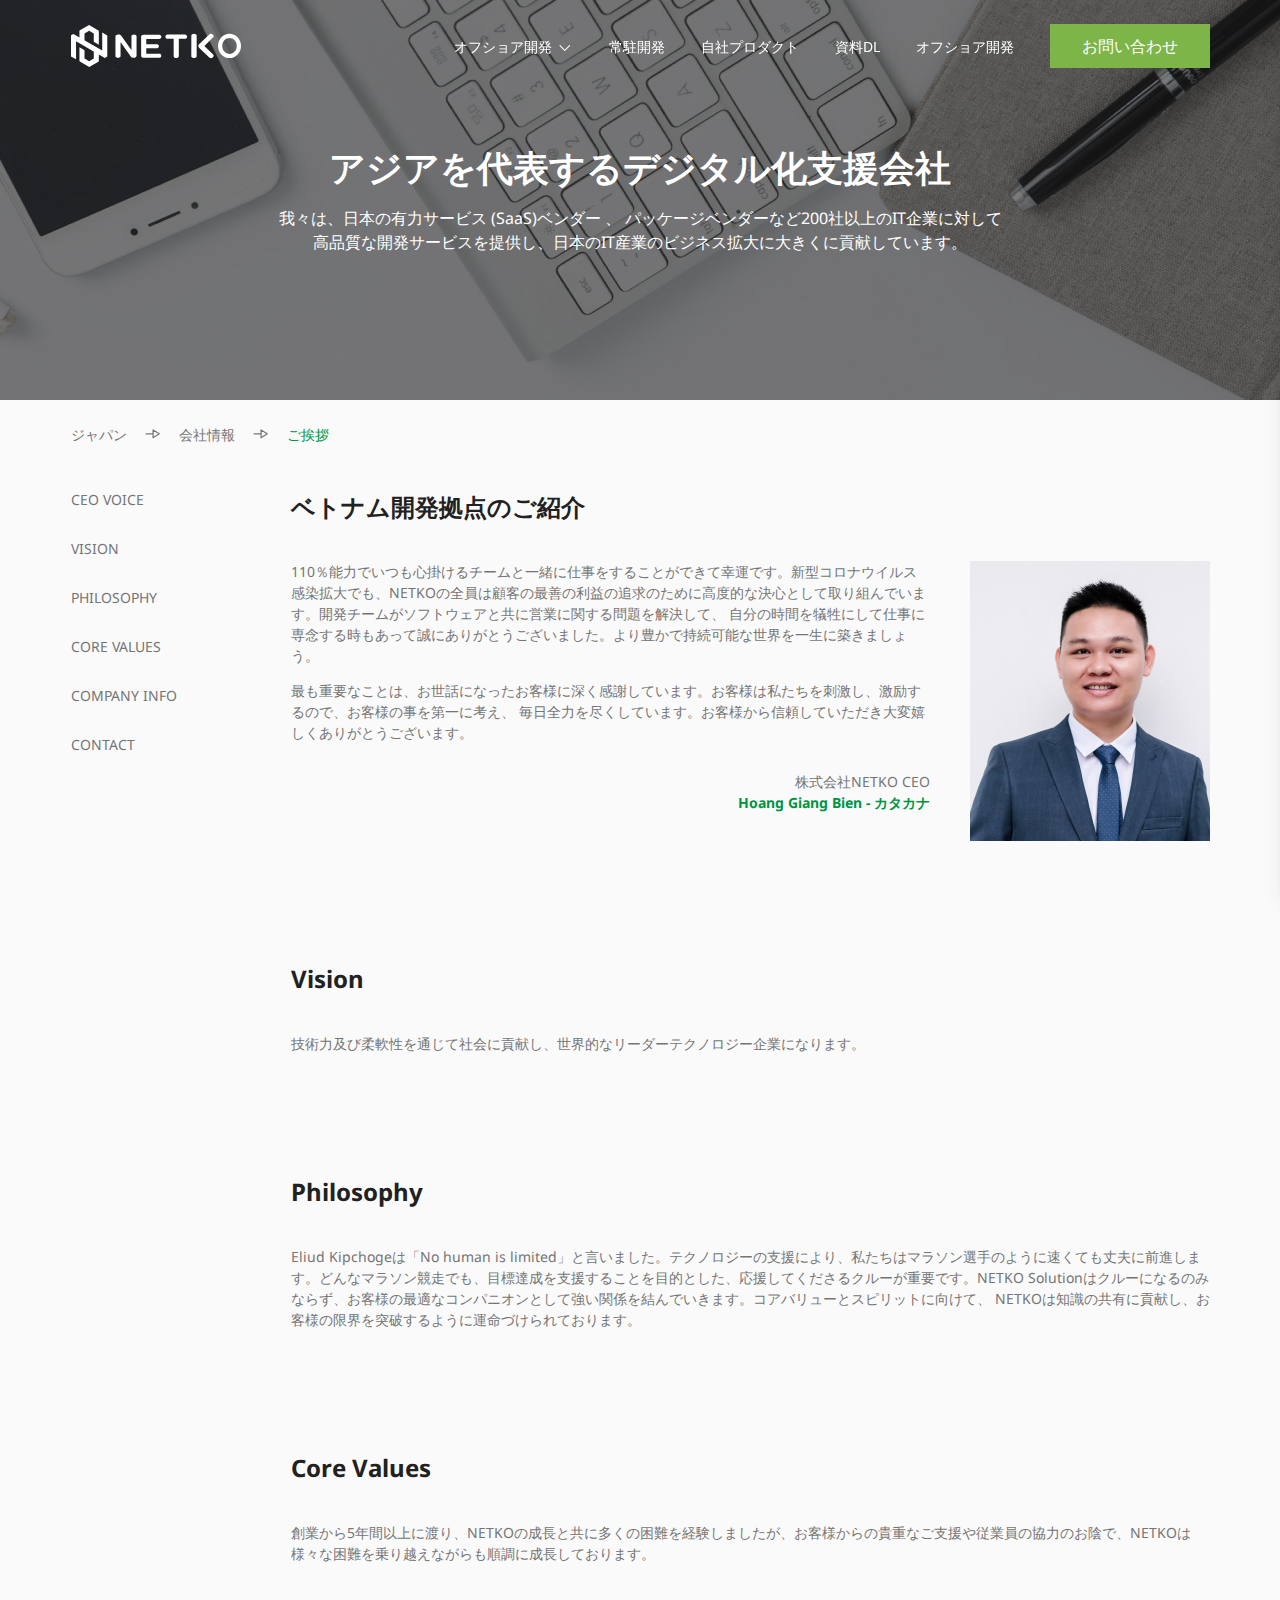
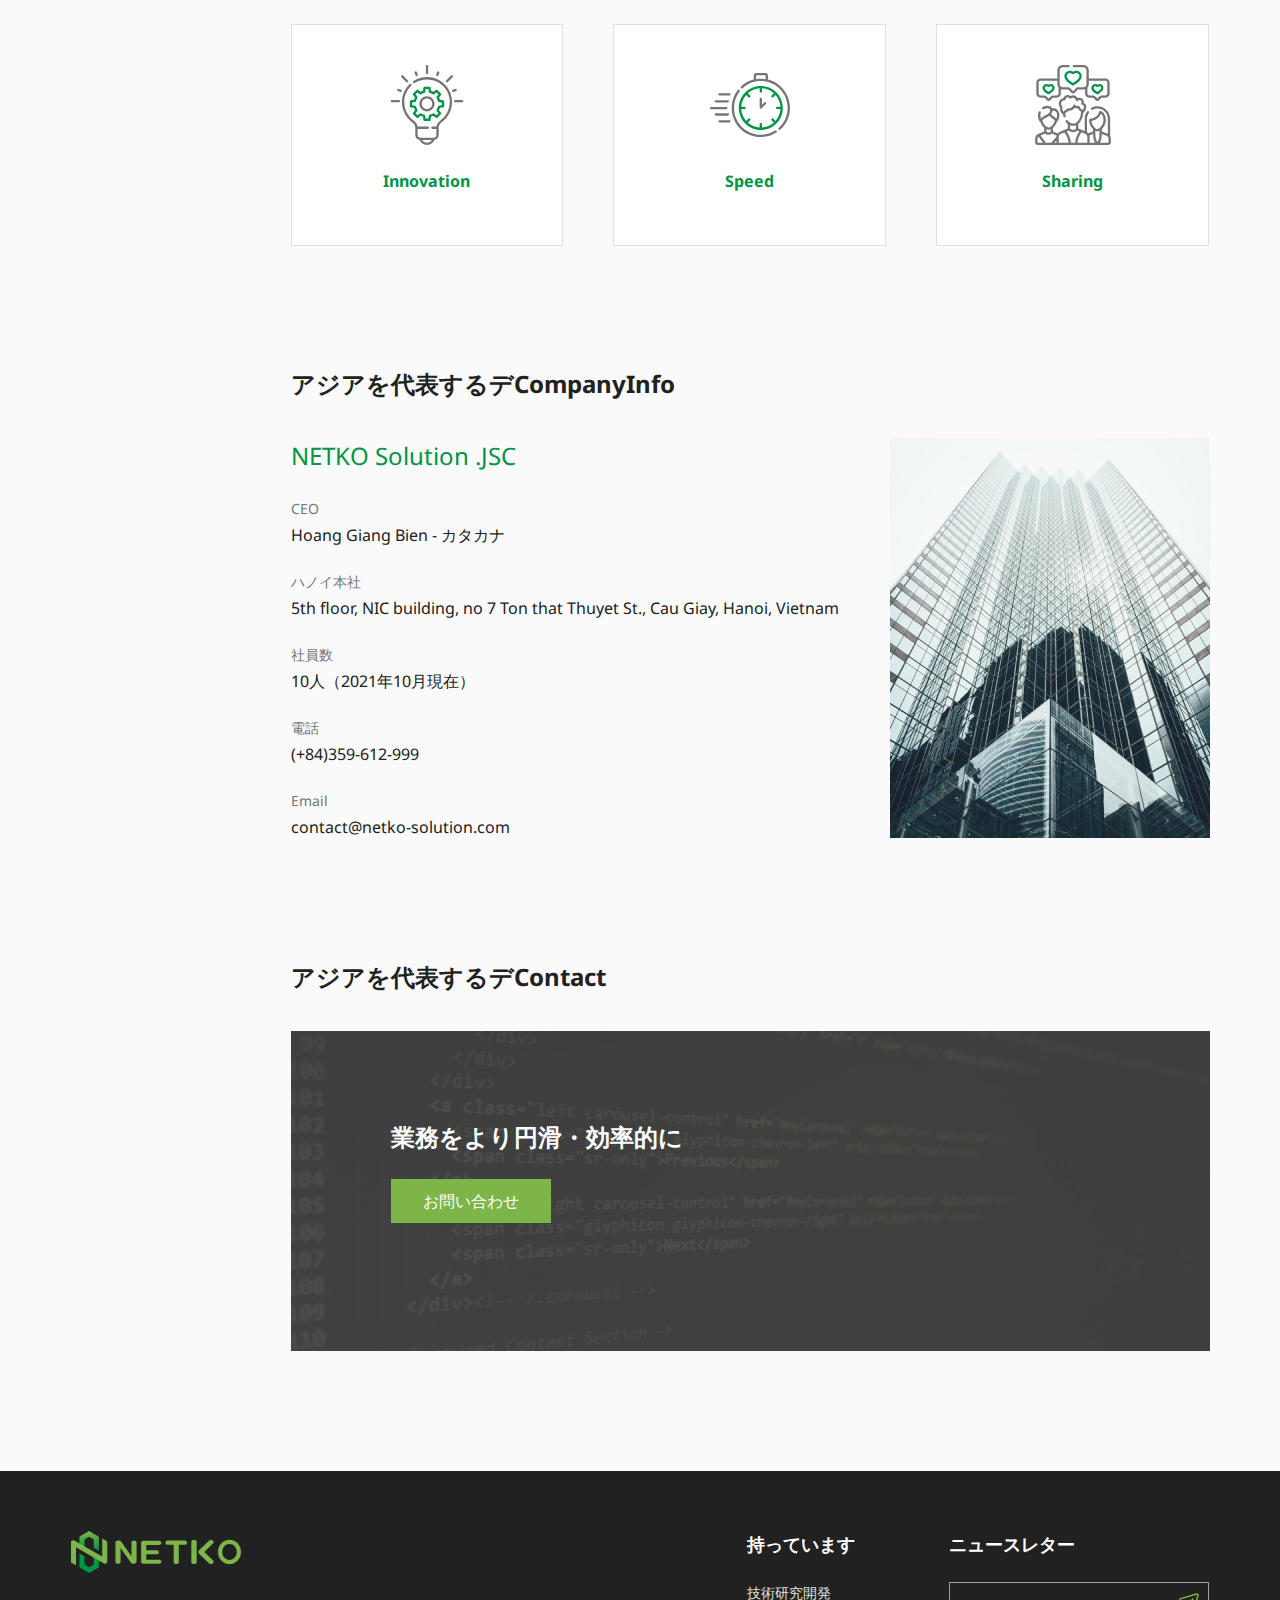
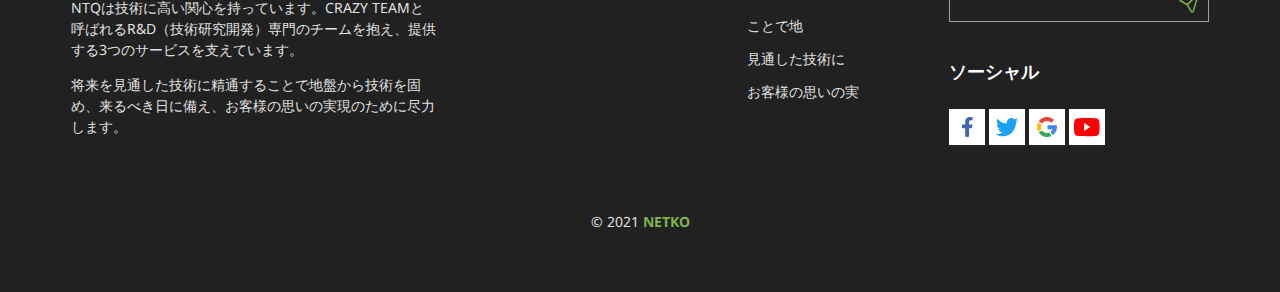
==== commit c564a4c2: "update 8/12" ====
--- a/about.html
+++ b/about.html
@@ -119,17 +119,17 @@
     <div class="sticky">
         <nav class="sticky-nav">
             <ul>
-                <li><a href="#block_01">CEO Voice</a></li>
-                <li><a href="#block_02">Vision</a></li>
-                <li><a href="#block_03">Philosophy</a></li>
-                <li><a href="#block_04">Core Values</a></li>
-                <li><a href="#block_05">Company Info</a></li>
-                <li><a href="#block_06">Contact</a></li>
+                <li><a href="#">CEO Voice</a></li>
+                <li><a href="#">Vision</a></li>
+                <li><a href="#">Philosophy</a></li>
+                <li><a href="#">Core Values</a></li>
+                <li><a href="#">Company Info</a></li>
+                <li><a href="#">Contact</a></li>
             </ul>
         </nav>
     </div>
     <div class="content">
-        <div class="block" id="block_01">
+        <div class="block">
             <div class="block-title2">ベトナム開発拠点のご紹介</div>
             <div class="ceo-content">
                 <div class="left">
@@ -148,14 +148,14 @@
             </div>
         </div>
 
-        <div class="block" id="block_02">
+        <div class="block">
             <div class="block-title2">Vision</div>
             <div class="vision-content">
                 <p>技術力及び柔軟性を通じて社会に貢献し、世界的なリーダーテクノロジー企業になります。</p>
             </div>
         </div>
 
-        <div class="block" id="block_03">
+        <div class="block">
             <div class="block-title2">Philosophy</div>
             <div class="Philosophy-content">
                 <p>Eliud Kipchogeは「No human is limited」と言いました。テクノロジーの支援により、私たちはマラソン選手のように速くても丈夫に前進します。どんなマラソン競走でも、目標達成を支援することを目的とした、応援してくださるクルーが重要です。NETKO Solutionはクルーになるのみならず、お客様の最適なコンパニオンとして強い関係を結んでいきます。コアバリューとスピリットに向けて、
@@ -163,7 +163,7 @@
             </div>
         </div>
 
-        <div class="block" id="block_04">
+        <div class="block">
             <div class="block-title2">Core Values</div>
             <div class="value-content">
                 <p>創業から5年間以上に渡り、NETKOの成長と共に多くの困難を経験しましたが、お客様からの貴重なご支援や従業員の協力のお陰で、NETKOは様々な困難を乗り越えながらも順調に成長しております。</p>
@@ -240,7 +240,7 @@
             </div>
         </div>
 
-        <div class="block" id="block_05">
+        <div class="block">
             <div class="block-title2">アジアを代表するデCompanyInfo</div>
             <div class="company-content">
                 <div class="left">
@@ -272,7 +272,7 @@
             </div>
         </div>
 
-        <div class="block" id="block_06">
+        <div class="block">
             <div class="block-title2">アジアを代表するデContact</div>
             <div class="contact-content">
                 <div class="text">業務をより円滑・効率的に</div>
@@ -309,6 +309,7 @@
                     </svg>
                 </a>
                 <div class="desc">
+                    <p>NTQは技術に高い関心を持っています。CRAZY TEAMと呼ばれるR&D（技術研究開発）専門のチームを抱え、提供する3つのサービスを支えています。</p>
                     <p>将来を見通した技術に精通することで地盤から技術を固め、来るべき日に備え、お客様の思いの実現のために尽力します。</p>
                 </div>
             </div>
--- a/css/style.css
+++ b/css/style.css
@@ -722,8 +722,14 @@
 .about-content {
   display: flex;
   margin-bottom: 120px; }
+  @media (max-width: 1023px) {
+    .about-content {
+      display: block; } }
   .about-content .sticky {
     width: 220px; }
+    @media (max-width: 1023px) {
+      .about-content .sticky {
+        display: none; } }
     .about-content .sticky .sticky-nav {
       position: -webkit-sticky;
       position: sticky;
@@ -740,10 +746,16 @@
           color: #009444; }
   .about-content .content {
     width: calc(100% - 220px); }
+    @media (max-width: 1023px) {
+      .about-content .content {
+        width: 100%; } }
   .about-content .block {
     color: #757575; }
     .about-content .block + .block {
       margin-top: 120px; }
+      @media (max-width: 1023px) {
+        .about-content .block + .block {
+          margin-top: 80px; } }
     .about-content .block .block-title2 {
       font-size: 24px;
       font-weight: 700;
@@ -755,6 +767,10 @@
     flex-wrap: wrap; }
     .about-content .ceo-content .left {
       width: calc(100% - 280px); }
+      @media (max-width: 480px) {
+        .about-content .ceo-content .left {
+          width: 100%;
+          order: 2; } }
       .about-content .ceo-content .left .info {
         margin-top: 28px;
         text-align: right; }
@@ -764,14 +780,25 @@
           color: #009444; }
     .about-content .ceo-content .img {
       width: 240px; }
+      @media (max-width: 480px) {
+        .about-content .ceo-content .img {
+          width: 100%;
+          order: 1;
+          text-align: center; } }
       .about-content .ceo-content .img img {
         width: 100%; }
+        @media (max-width: 480px) {
+          .about-content .ceo-content .img img {
+            width: 240px; } }
   .about-content .company-content {
     display: flex;
     gap: 40px;
     flex-wrap: wrap; }
     .about-content .company-content .left {
       width: calc(100% - 360px); }
+      @media (max-width: 480px) {
+        .about-content .company-content .left {
+          width: 100%; } }
       .about-content .company-content .left .name {
         font-size: 24px;
         color: #009444;
@@ -786,6 +813,9 @@
         color: #212121; }
     .about-content .company-content .img {
       width: 320px; }
+      @media (max-width: 480px) {
+        .about-content .company-content .img {
+          width: 100%; } }
       .about-content .company-content .img img {
         width: 100%; }
 
@@ -797,12 +827,22 @@
   margin-top: 60px;
   display: flex;
   gap: 50px; }
+  @media (max-width: 1023px) {
+    .value-content .item-box {
+      gap: 20px;
+      flex-wrap: wrap; } }
   .value-content .item-box .item {
     width: calc((100% - 100px) / 3);
     background: #fff;
     border: 1px solid #E0E0E0;
     text-align: center;
     padding: 40px 16px; }
+    @media (max-width: 1023px) {
+      .value-content .item-box .item {
+        width: calc((100% - 40px) / 3); } }
+    @media (max-width: 480px) {
+      .value-content .item-box .item {
+        width: 100%; } }
     .value-content .item-box .item .name {
       margin: 24px 0 12px;
       font-size: 16px;
@@ -819,11 +859,18 @@
   background: url("../img/contact_bg.jpg") no-repeat center center;
   background-size: cover;
   padding: 88px 100px; }
+  @media (max-width: 480px) {
+    .contact-content {
+      height: 240px;
+      padding: 60px 20px 40px; } }
   .contact-content .text {
     font-size: 24px;
     color: #fff;
     font-weight: 700;
     margin-bottom: 24px; }
+    @media (max-width: 480px) {
+      .contact-content .text {
+        font-size: 22px; } }
 
 .accordion .accordion-button {
   color: #212121;
@@ -1000,4 +1047,106 @@
           color: #212121;
           opacity: 1; }
 
+.block_contact {
+  display: flex;
+  gap: 80px;
+  margin-bottom: 120px; }
+  .block_contact .col {
+    width: calc((100% - 80px) / 2); }
+  .block_contact .title {
+    font-size: 28px;
+    font-weight: 700;
+    margin-bottom: 24px; }
+  .block_contact .desc, .block_contact .fst-italic {
+    color: #757575; }
+  .block_contact .desc {
+    margin-bottom: 12px; }
+  .block_contact .contact-form {
+    margin-top: 36px; }
+    .block_contact .contact-form .form-group {
+      margin-bottom: 24px; }
+      .block_contact .contact-form .form-group label {
+        color: #757575;
+        display: block;
+        margin-bottom: 12px; }
+      .block_contact .contact-form .form-group .form-control {
+        height: 44px;
+        border-radius: 0;
+        border: 1px solid #DADADA;
+        background: #fff; }
+        .block_contact .contact-form .form-group .form-control:focus {
+          box-shadow: none;
+          outline: none;
+          border: 1px solid #009444; }
+      .block_contact .contact-form .form-group textarea.form-control {
+        height: auto; }
+    .block_contact .contact-form .btn-secondary {
+      margin-top: 36px; }
+  .block_contact .contact-info .item {
+    display: flex;
+    align-items: center; }
+    .block_contact .contact-info .item:not(:last-child) {
+      margin-bottom: 20px; }
+    .block_contact .contact-info .item .icon {
+      display: flex;
+      width: 80px;
+      height: 80px;
+      justify-content: center;
+      align-items: center;
+      background: #009444; }
+    .block_contact .contact-info .item .info {
+      width: calc(100% - 80px);
+      padding-left: 20px; }
+      .block_contact .contact-info .item .info label {
+        display: block;
+        font-size: 18px;
+        font-weight: 700;
+        margin-bottom: 8px; }
+      .block_contact .contact-info .item .info p {
+        color: #455A64;
+        margin-bottom: 0; }
+        .block_contact .contact-info .item .info p a {
+          color: #455A64; }
+          .block_contact .contact-info .item .info p a:hover {
+            text-decoration: underline; }
+
+.block_privacy {
+  margin-bottom: 100px;
+  color: #757575; }
+  .block_privacy .block:not(:last-child) {
+    margin-bottom: 100px; }
+  .block_privacy .block .block-title2 {
+    font-size: 24px;
+    font-weight: 700;
+    margin-bottom: 36px;
+    color: #212121; }
+  .block_privacy .block .content_01 p {
+    margin-bottom: 0; }
+  .block_privacy .block .content_02 p {
+    margin-bottom: 16px; }
+  .block_privacy .block .content_02 ul li {
+    padding-left: 22px;
+    position: relative; }
+    .block_privacy .block .content_02 ul li:not(:last-child) {
+      margin-bottom: 6px; }
+    .block_privacy .block .content_02 ul li:before {
+      content: '';
+      display: block;
+      width: 14px;
+      height: 14px;
+      background: url("../img/heart_green.svg") no-repeat center center;
+      background-size: contain;
+      position: absolute;
+      top: 4px;
+      left: 0; }
+  .block_privacy .block .content_03 ul li:not(:last-child) {
+    margin-bottom: 24px; }
+  .block_privacy .block .content_03 ul li label {
+    font-weight: 700;
+    color: #212121;
+    display: block;
+    margin-bottom: 8px; }
+  .block_privacy .block .content_03 ul li p {
+    margin-bottom: 0; }
+
 /*# sourceMappingURL=style.css.map */
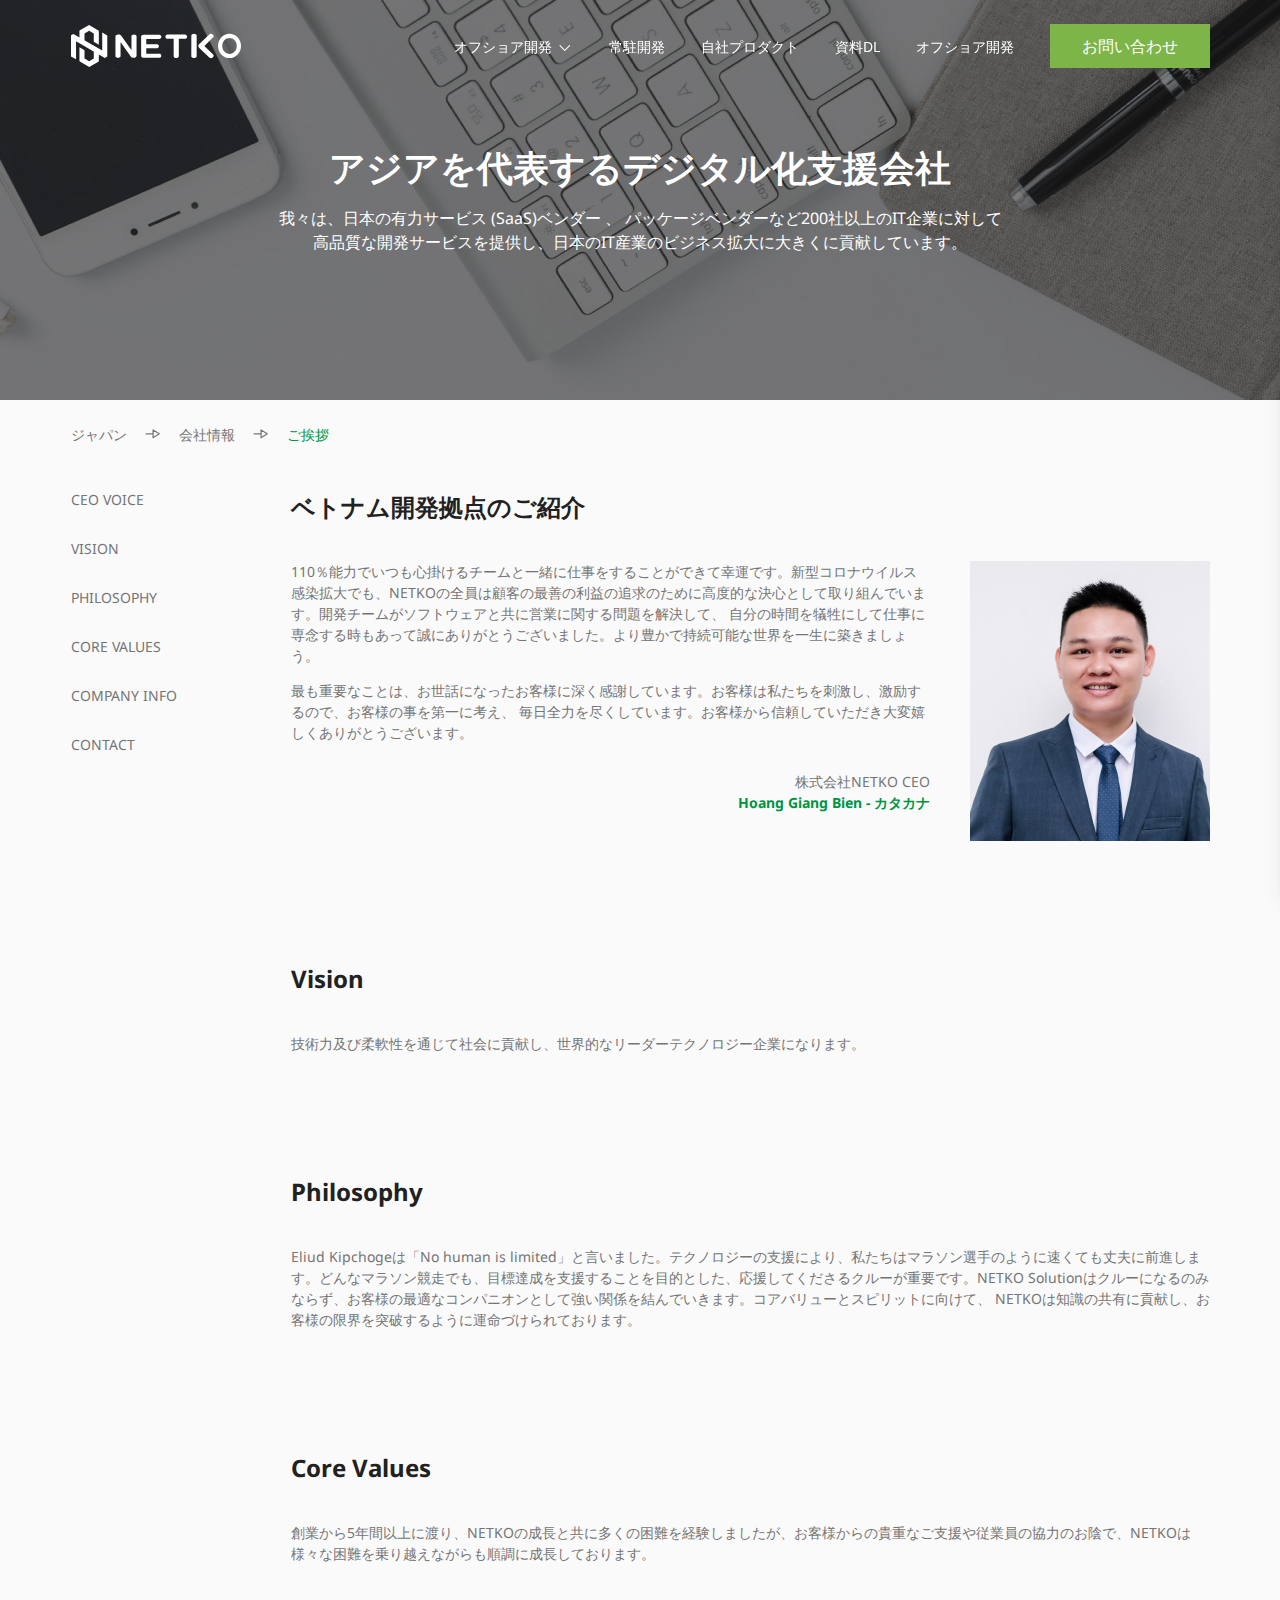
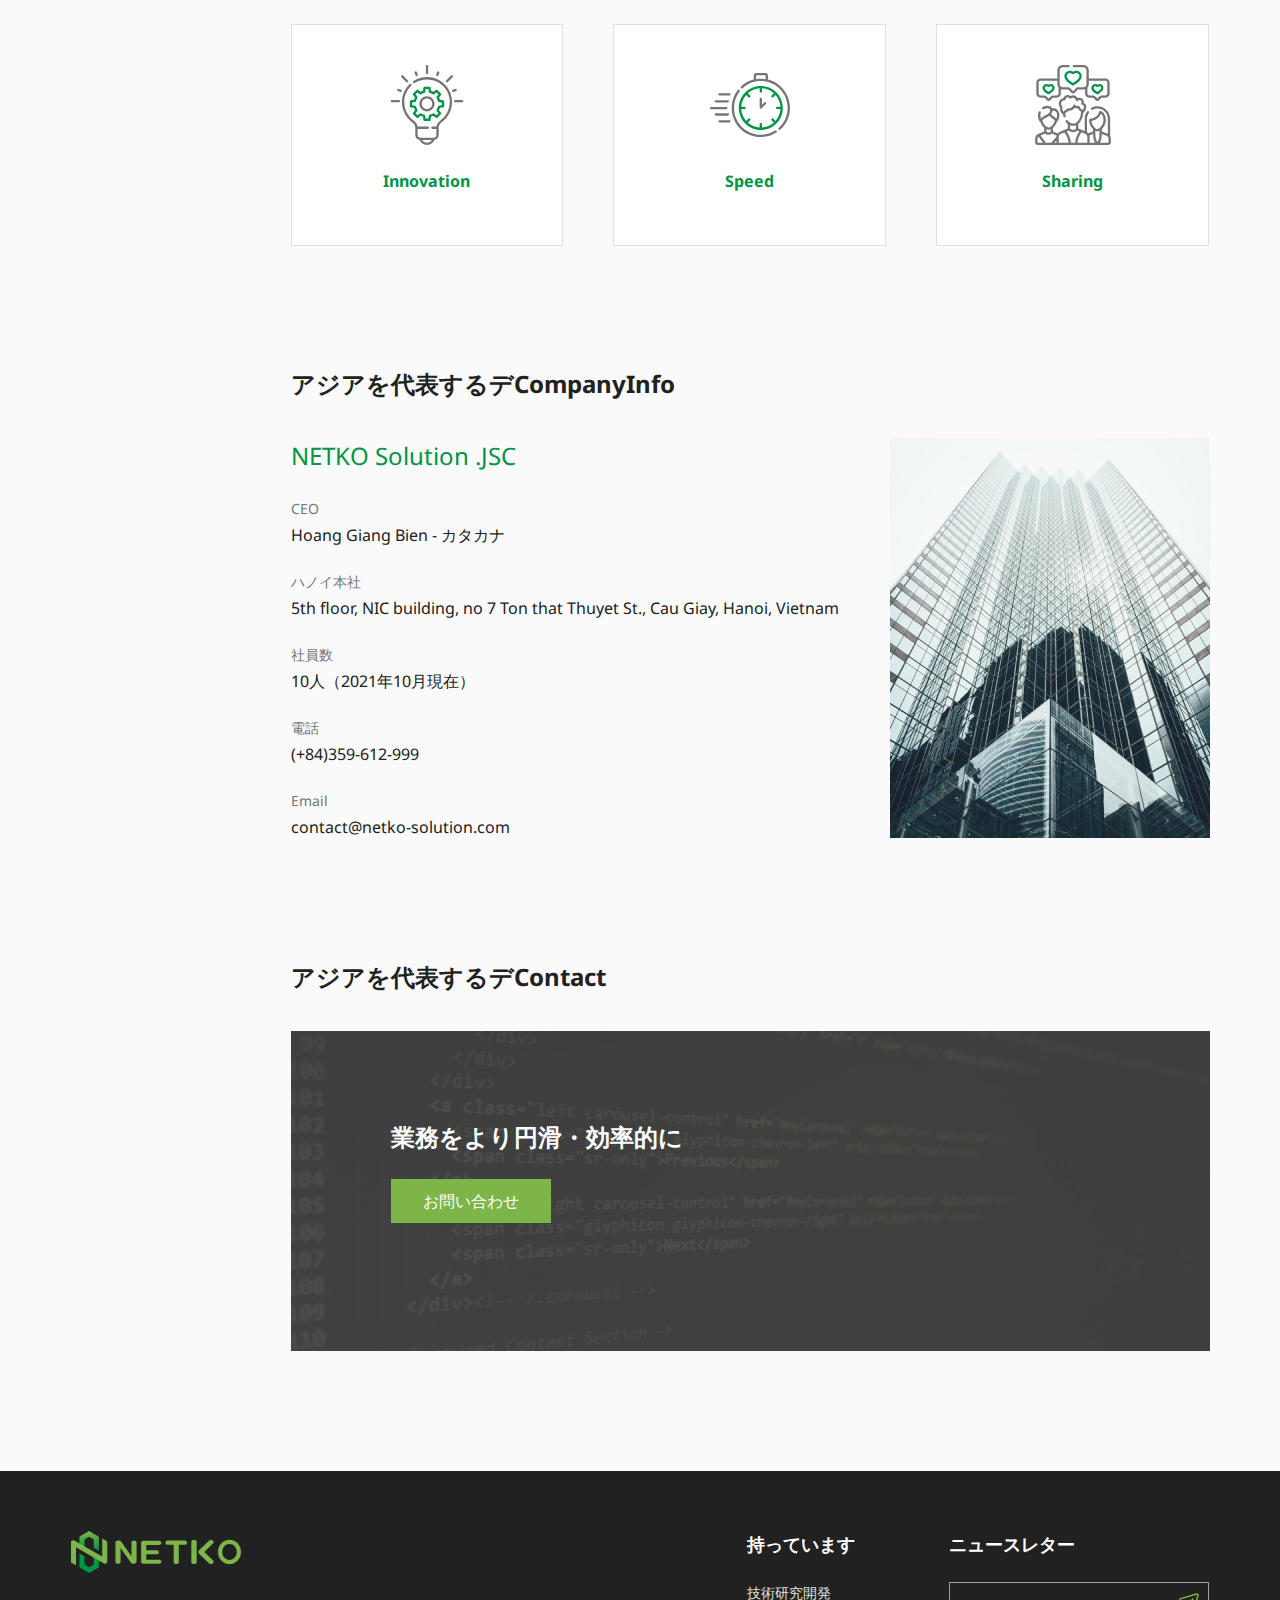
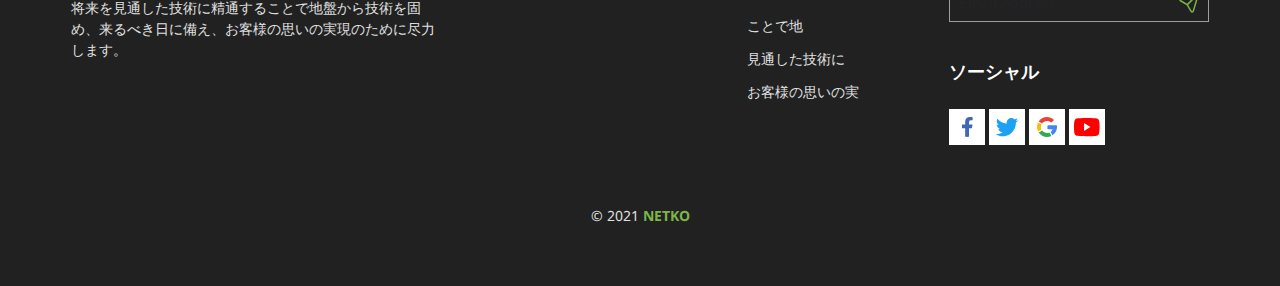
==== commit 97178846: "Merge pull request #6 from hoagvu1/content/solution" ====
--- a/about.html
+++ b/about.html
@@ -119,17 +119,17 @@
     <div class="sticky">
         <nav class="sticky-nav">
             <ul>
-                <li><a href="#">CEO Voice</a></li>
-                <li><a href="#">Vision</a></li>
-                <li><a href="#">Philosophy</a></li>
-                <li><a href="#">Core Values</a></li>
-                <li><a href="#">Company Info</a></li>
-                <li><a href="#">Contact</a></li>
+                <li><a href="#block_01">CEO Voice</a></li>
+                <li><a href="#block_02">Vision</a></li>
+                <li><a href="#block_03">Philosophy</a></li>
+                <li><a href="#block_04">Core Values</a></li>
+                <li><a href="#block_05">Company Info</a></li>
+                <li><a href="#block_06">Contact</a></li>
             </ul>
         </nav>
     </div>
     <div class="content">
-        <div class="block">
+        <div class="block" id="block_01">
             <div class="block-title2">ベトナム開発拠点のご紹介</div>
             <div class="ceo-content">
                 <div class="left">
@@ -148,14 +148,14 @@
             </div>
         </div>
 
-        <div class="block">
+        <div class="block" id="block_02">
             <div class="block-title2">Vision</div>
             <div class="vision-content">
                 <p>技術力及び柔軟性を通じて社会に貢献し、世界的なリーダーテクノロジー企業になります。</p>
             </div>
         </div>
 
-        <div class="block">
+        <div class="block" id="block_03">
             <div class="block-title2">Philosophy</div>
             <div class="Philosophy-content">
                 <p>Eliud Kipchogeは「No human is limited」と言いました。テクノロジーの支援により、私たちはマラソン選手のように速くても丈夫に前進します。どんなマラソン競走でも、目標達成を支援することを目的とした、応援してくださるクルーが重要です。NETKO Solutionはクルーになるのみならず、お客様の最適なコンパニオンとして強い関係を結んでいきます。コアバリューとスピリットに向けて、
@@ -163,7 +163,7 @@
             </div>
         </div>
 
-        <div class="block">
+        <div class="block" id="block_04">
             <div class="block-title2">Core Values</div>
             <div class="value-content">
                 <p>創業から5年間以上に渡り、NETKOの成長と共に多くの困難を経験しましたが、お客様からの貴重なご支援や従業員の協力のお陰で、NETKOは様々な困難を乗り越えながらも順調に成長しております。</p>
@@ -240,7 +240,7 @@
             </div>
         </div>
 
-        <div class="block">
+        <div class="block" id="block_05">
             <div class="block-title2">アジアを代表するデCompanyInfo</div>
             <div class="company-content">
                 <div class="left">
@@ -272,7 +272,7 @@
             </div>
         </div>
 
-        <div class="block">
+        <div class="block" id="block_06">
             <div class="block-title2">アジアを代表するデContact</div>
             <div class="contact-content">
                 <div class="text">業務をより円滑・効率的に</div>
@@ -309,7 +309,6 @@
                     </svg>
                 </a>
                 <div class="desc">
-                    <p>NTQは技術に高い関心を持っています。CRAZY TEAMと呼ばれるR&D（技術研究開発）専門のチームを抱え、提供する3つのサービスを支えています。</p>
                     <p>将来を見通した技術に精通することで地盤から技術を固め、来るべき日に備え、お客様の思いの実現のために尽力します。</p>
                 </div>
             </div>
--- a/css/style.css
+++ b/css/style.css
@@ -694,10 +694,19 @@
     font-size: 36px;
     font-weight: 700;
     margin-bottom: 16px; }
+    @media (max-width: 1023px) {
+      .heading h1 {
+        font-size: 32px; } }
+    @media (max-width: 480px) {
+      .heading h1 {
+        font-size: 28px; } }
   .heading p {
     max-width: 730px;
     font-size: 16px;
     margin: 0 auto; }
+    @media (max-width: 1023px) {
+      .heading p {
+        font-size: 14px; } }
 
 .breadcrumb {
   padding: 24px 0;
@@ -853,6 +862,9 @@
       color: #757575; }
 .value-content.value-2 {
   margin-bottom: 100px; }
+  @media (max-width: 1023px) {
+    .value-content.value-2 {
+      margin-bottom: 80px; } }
 
 .contact-content {
   height: 320px;
@@ -906,6 +918,9 @@
 
 .block_services {
   margin-bottom: 120px; }
+  @media (max-width: 1023px) {
+    .block_services {
+      margin-bottom: 80px; } }
   .block_services .desc {
     max-width: 940px;
     color: #757575;
@@ -913,8 +928,20 @@
   .block_services .content {
     display: flex;
     gap: 60px; }
+    @media (max-width: 1023px) {
+      .block_services .content {
+        flex-wrap: wrap;
+        gap: 40px; } }
     .block_services .content .col {
       width: calc((100% - 60px) / 2); }
+      @media (max-width: 1023px) {
+        .block_services .content .col {
+          width: 100%;
+          order: 2;
+          flex: auto; } }
+      @media (max-width: 1023px) {
+        .block_services .content .col + .col {
+          order: 1; } }
     .block_services .content .img img {
       width: 100%; }
 
@@ -928,13 +955,20 @@
     color: #fff; }
   .block_approach .desc {
     max-width: 940px;
-    color: #757575;
+    color: #E0E0E0;
     margin: 0 auto 60px; }
   .block_approach .item-box {
     display: flex;
     gap: 40px; }
+    @media (max-width: 1023px) {
+      .block_approach .item-box {
+        gap: 20px;
+        flex-wrap: wrap; } }
     .block_approach .item-box .item {
       width: calc((100% - 120px) / 4); }
+      @media (max-width: 1023px) {
+        .block_approach .item-box .item {
+          width: calc((100% - 20px) / 2); } }
       .block_approach .item-box .item .numb {
         width: 88px;
         height: 88px;
@@ -972,10 +1006,24 @@
   align-items: center;
   margin: 100px 0;
   gap: 60px; }
+  @media (max-width: 1023px) {
+    .block_why {
+      margin: 80px 0;
+      flex-wrap: wrap; } }
   .block_why .col {
     width: calc((100% - 60px) / 2); }
+    @media (max-width: 1023px) {
+      .block_why .col {
+        width: 100%;
+        flex: auto; } }
     .block_why .col.left {
       padding-left: calc((100vw - 1160px) / 2 + var(--bs-gutter-x,.75rem)); }
+      @media (max-width: 1279px) {
+        .block_why .col.left {
+          padding-left: var(--bs-gutter-x, 0.75rem); } }
+      @media (max-width: 1023px) {
+        .block_why .col.left {
+          padding-right: var(--bs-gutter-x, 0.75rem); } }
       .block_why .col.left .title {
         font-size: 32px;
         font-weight: 700;
@@ -989,6 +1037,9 @@
 
 .block_faqs {
   margin-bottom: 120px; }
+  @media (max-width: 1023px) {
+    .block_faqs {
+      margin-bottom: 60px; } }
   .block_faqs .desc {
     max-width: 940px;
     color: #757575;
@@ -996,16 +1047,36 @@
   .block_faqs .content {
     display: flex;
     gap: 60px; }
+    @media (max-width: 1023px) {
+      .block_faqs .content {
+        flex-wrap: wrap;
+        gap: 40px; } }
     .block_faqs .content .col {
       width: calc((100% - 60px) / 2); }
+      @media (max-width: 1023px) {
+        .block_faqs .content .col {
+          width: 100%;
+          flex: auto; } }
       .block_faqs .content .col.right {
         padding-right: calc((100vw - 1160px) / 2 + var(--bs-gutter-x,.75rem)); }
+        @media (max-width: 1279px) {
+          .block_faqs .content .col.right {
+            padding-right: var(--bs-gutter-x, 0.75rem); } }
+        @media (max-width: 1023px) {
+          .block_faqs .content .col.right {
+            padding-left: var(--bs-gutter-x, 0.75rem); } }
     .block_faqs .content img {
       width: 100%; }
 
 .block_solution {
   display: flex;
   margin-bottom: 100px; }
+  @media (max-width: 1023px) {
+    .block_solution {
+      margin-bottom: 80px; } }
+  @media (max-width: 480px) {
+    .block_solution {
+      flex-wrap: wrap; } }
   .block_solution .item {
     display: flex;
     width: calc(100% / 3);
@@ -1014,6 +1085,15 @@
     padding-left: 40px;
     align-items: center;
     color: #fff; }
+    @media (max-width: 1279px) {
+      .block_solution .item {
+        height: 480px; } }
+    @media (max-width: 1023px) {
+      .block_solution .item {
+        height: 420px; } }
+    @media (max-width: 480px) {
+      .block_solution .item {
+        width: 100%; } }
     .block_solution .item:before {
       content: '';
       display: block;
@@ -1035,8 +1115,11 @@
         margin-bottom: 12px; }
       .block_solution .item .content .name {
         font-size: 32px;
-        font-weight: 600;
+        font-weight: 700;
         margin-bottom: 36px; }
+        @media (max-width: 1023px) {
+          .block_solution .item .content .name {
+            font-size: 24px; } }
       .block_solution .item .content .btn-outline-white {
         border: 1px solid #fff;
         color: #fff;
@@ -1051,8 +1134,17 @@
   display: flex;
   gap: 80px;
   margin-bottom: 120px; }
+  @media (max-width: 1023px) {
+    .block_contact {
+      flex-wrap: wrap;
+      margin-bottom: 60px;
+      gap: 40px; } }
   .block_contact .col {
     width: calc((100% - 80px) / 2); }
+    @media (max-width: 1023px) {
+      .block_contact .col {
+        width: 100%;
+        flex: auto; } }
   .block_contact .title {
     font-size: 28px;
     font-weight: 700;
@@ -1080,6 +1172,11 @@
           border: 1px solid #009444; }
       .block_contact .contact-form .form-group textarea.form-control {
         height: auto; }
+    .block_contact .contact-form .form-check a {
+      font-weight: 700;
+      color: #009444; }
+      .block_contact .contact-form .form-check a:hover {
+        text-decoration: underline; }
     .block_contact .contact-form .btn-secondary {
       margin-top: 36px; }
   .block_contact .contact-info .item {
@@ -1113,8 +1210,14 @@
 .block_privacy {
   margin-bottom: 100px;
   color: #757575; }
+  @media (max-width: 1023px) {
+    .block_privacy {
+      margin-bottom: 60px; } }
   .block_privacy .block:not(:last-child) {
     margin-bottom: 100px; }
+    @media (max-width: 1023px) {
+      .block_privacy .block:not(:last-child) {
+        margin-bottom: 60px; } }
   .block_privacy .block .block-title2 {
     font-size: 24px;
     font-weight: 700;
@@ -1149,4 +1252,15 @@
   .block_privacy .block .content_03 ul li p {
     margin-bottom: 0; }
 
+.block_img {
+  height: 360px;
+  background: url("../img/halong.jpg") no-repeat center center;
+  text-align: center;
+  background-size: cover;
+  background-attachment: fixed;
+  margin-bottom: 100px; }
+  @media (max-width: 1023px) {
+    .block_img {
+      margin-bottom: 60px; } }
+
 /*# sourceMappingURL=style.css.map */
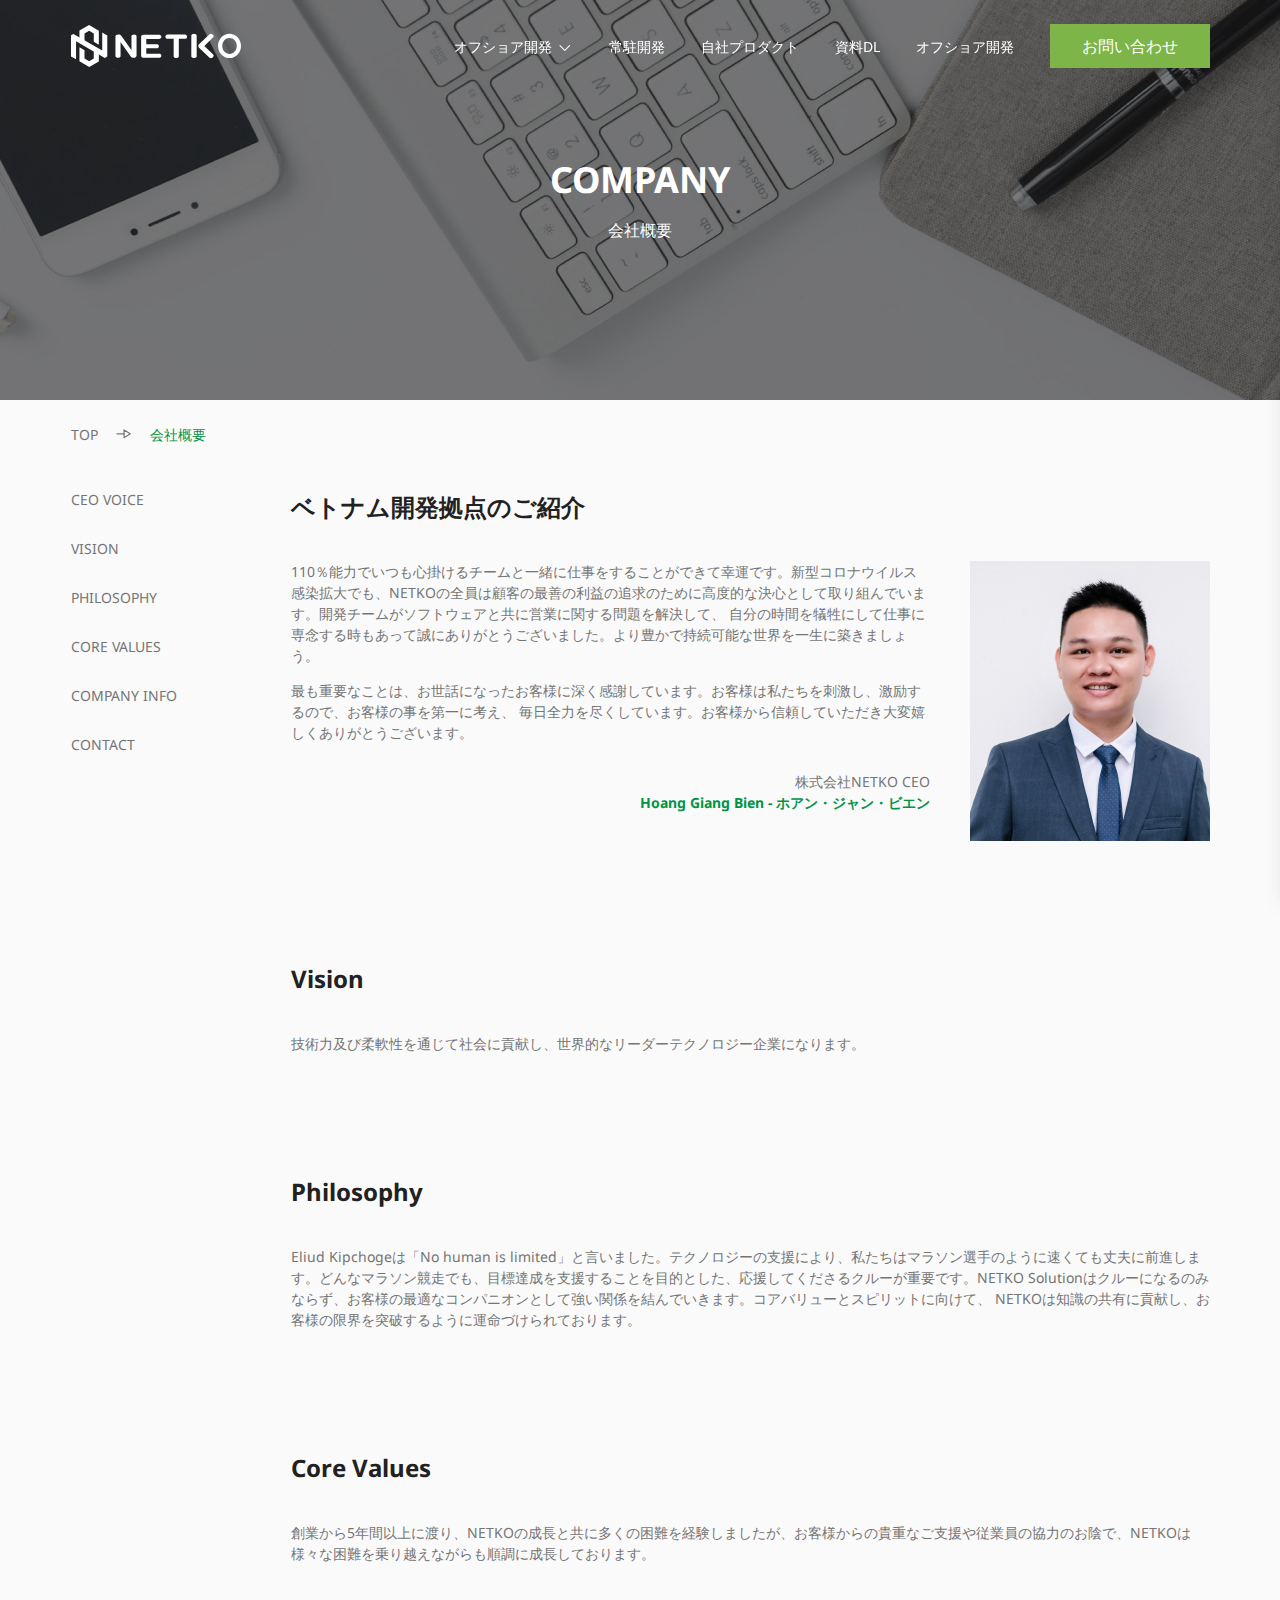
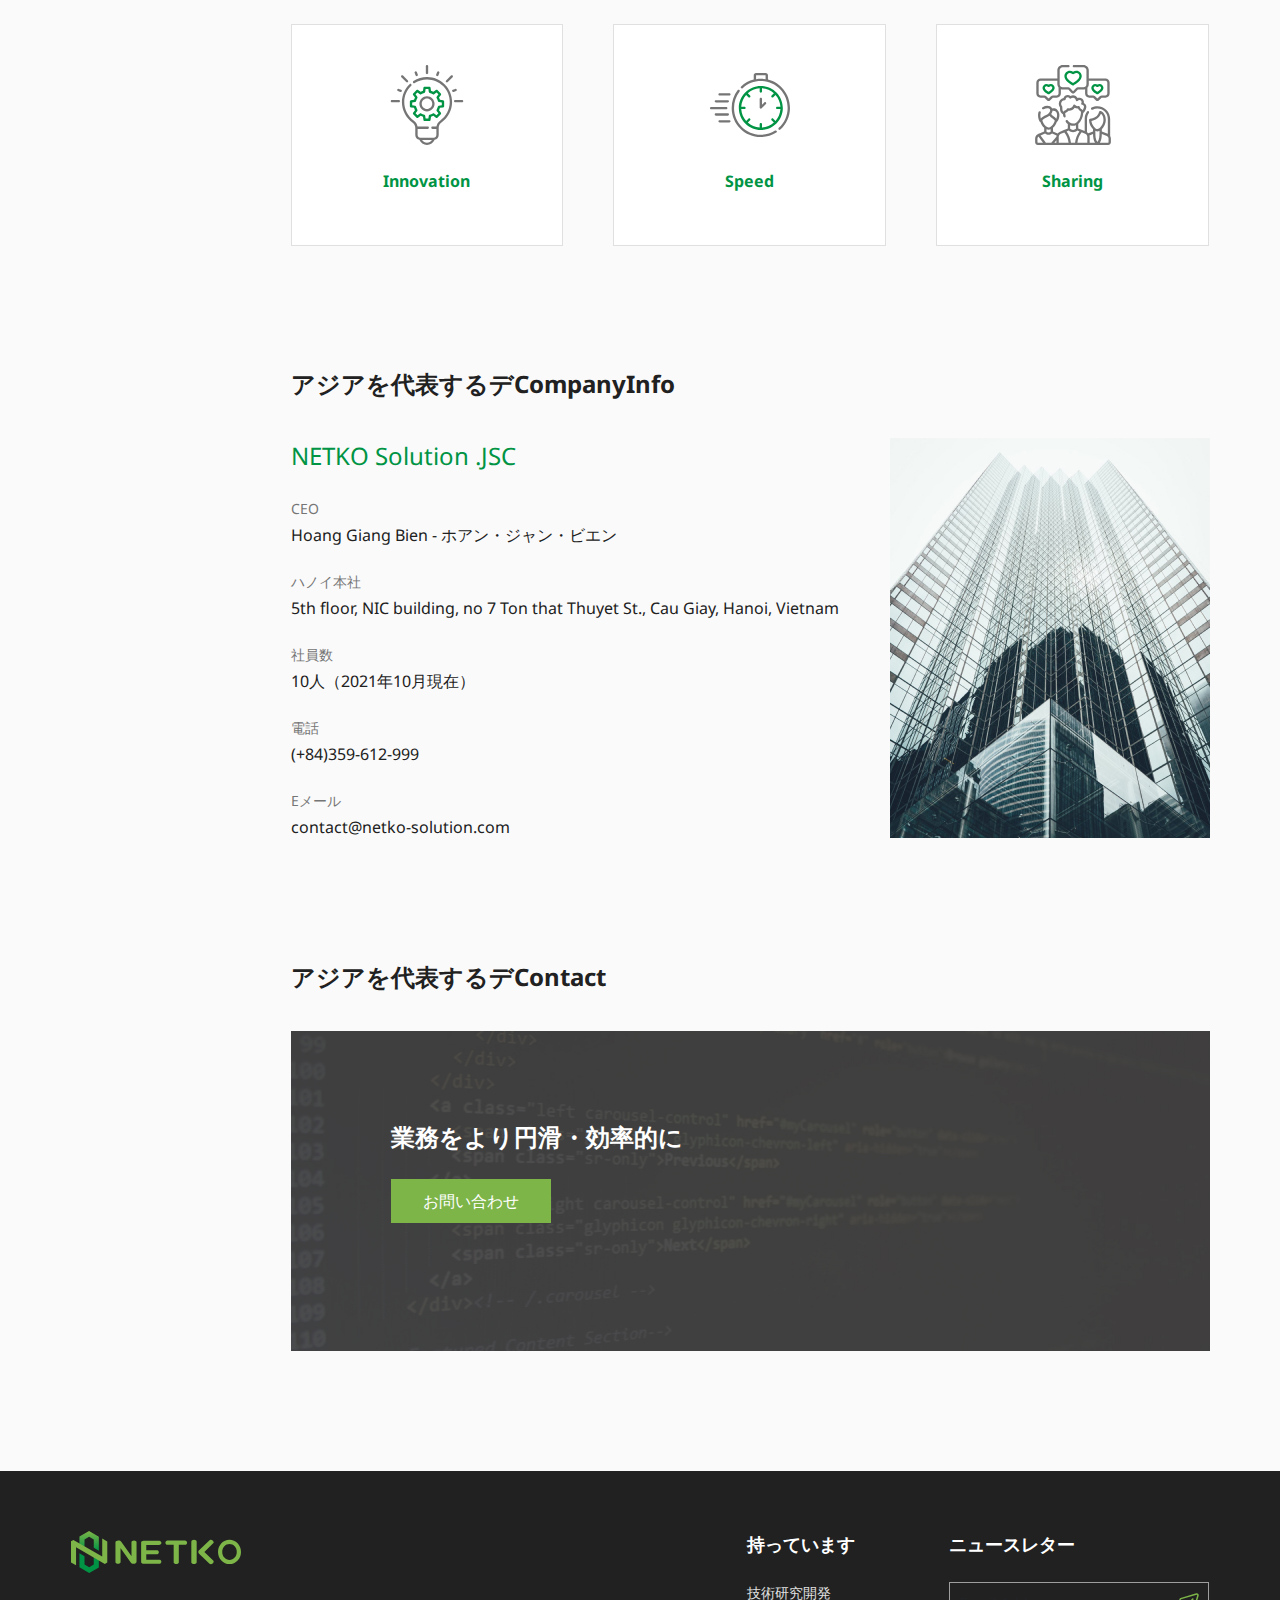
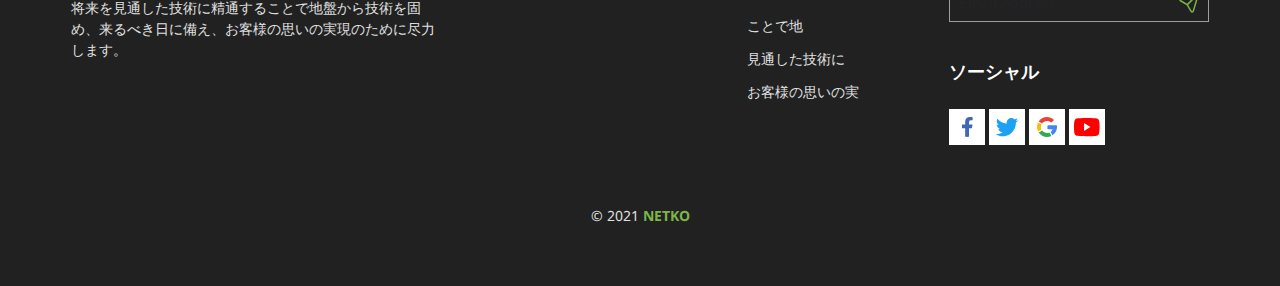
==== commit 02f2d231: "Change content website" ====
--- a/about.html
+++ b/about.html
@@ -100,17 +100,16 @@
 
 <section class="heading">
     <div class="container">
-        <h1>アジアを代表するデジタル化支援会社</h1>
-        <p>我々は、日本の有力サービス (SaaS)ベンダー 、 パッケージベンダーなど200社以上のIT企業に対して 高品質な開発サービスを提供し、日本のIT産業のビジネス拡大に大きくに貢献しています。</p>
+        <h1>COMPANY</h1>
+        <p>会社概要</p>
     </div>
 </section>
 
 <section class="container">
     <nav aria-label="breadcrumb">
         <ol class="breadcrumb">
-            <li class="breadcrumb-item"><a href="#">ジャパン</a></li>
-            <li class="breadcrumb-item"><a href="#">会社情報</a></li>
-            <li class="breadcrumb-item active" aria-current="page">ご挨拶</li>
+            <li class="breadcrumb-item"><a href="#">TOP</a></li>
+            <li class="breadcrumb-item active" aria-current="page">会社概要</li>
         </ol>
     </nav>
 </section>
@@ -139,7 +138,7 @@
                         毎日全力を尽くしています。お客様から信頼していただき大変嬉しくありがとうございます。</p>
                     <div class="info">
                         <label>株式会社NETKO CEO</label>
-                        <strong>Hoang Giang Bien - カタカナ</strong>
+                        <strong>Hoang Giang Bien - ホアン・ジャン・ビエン </strong>
                     </div>
                 </div>
                 <div class="img">
@@ -247,7 +246,7 @@
                     <div class="name">NETKO Solution .JSC</div>
                     <div class="info-box">
                         <label>CEO</label>
-                        <div class="text">Hoang Giang Bien - カタカナ</div>
+                        <div class="text">Hoang Giang Bien - ホアン・ジャン・ビエン </div>
                     </div>
                     <div class="info-box">
                         <label>ハノイ本社</label>
@@ -262,7 +261,7 @@
                         <div class="text">(+84)359-612-999</div>
                     </div>
                     <div class="info-box">
-                        <label>Email</label>
+                        <label>Eメール</label>
                         <div class="text">contact@netko-solution.com</div>
                     </div>
                 </div>
